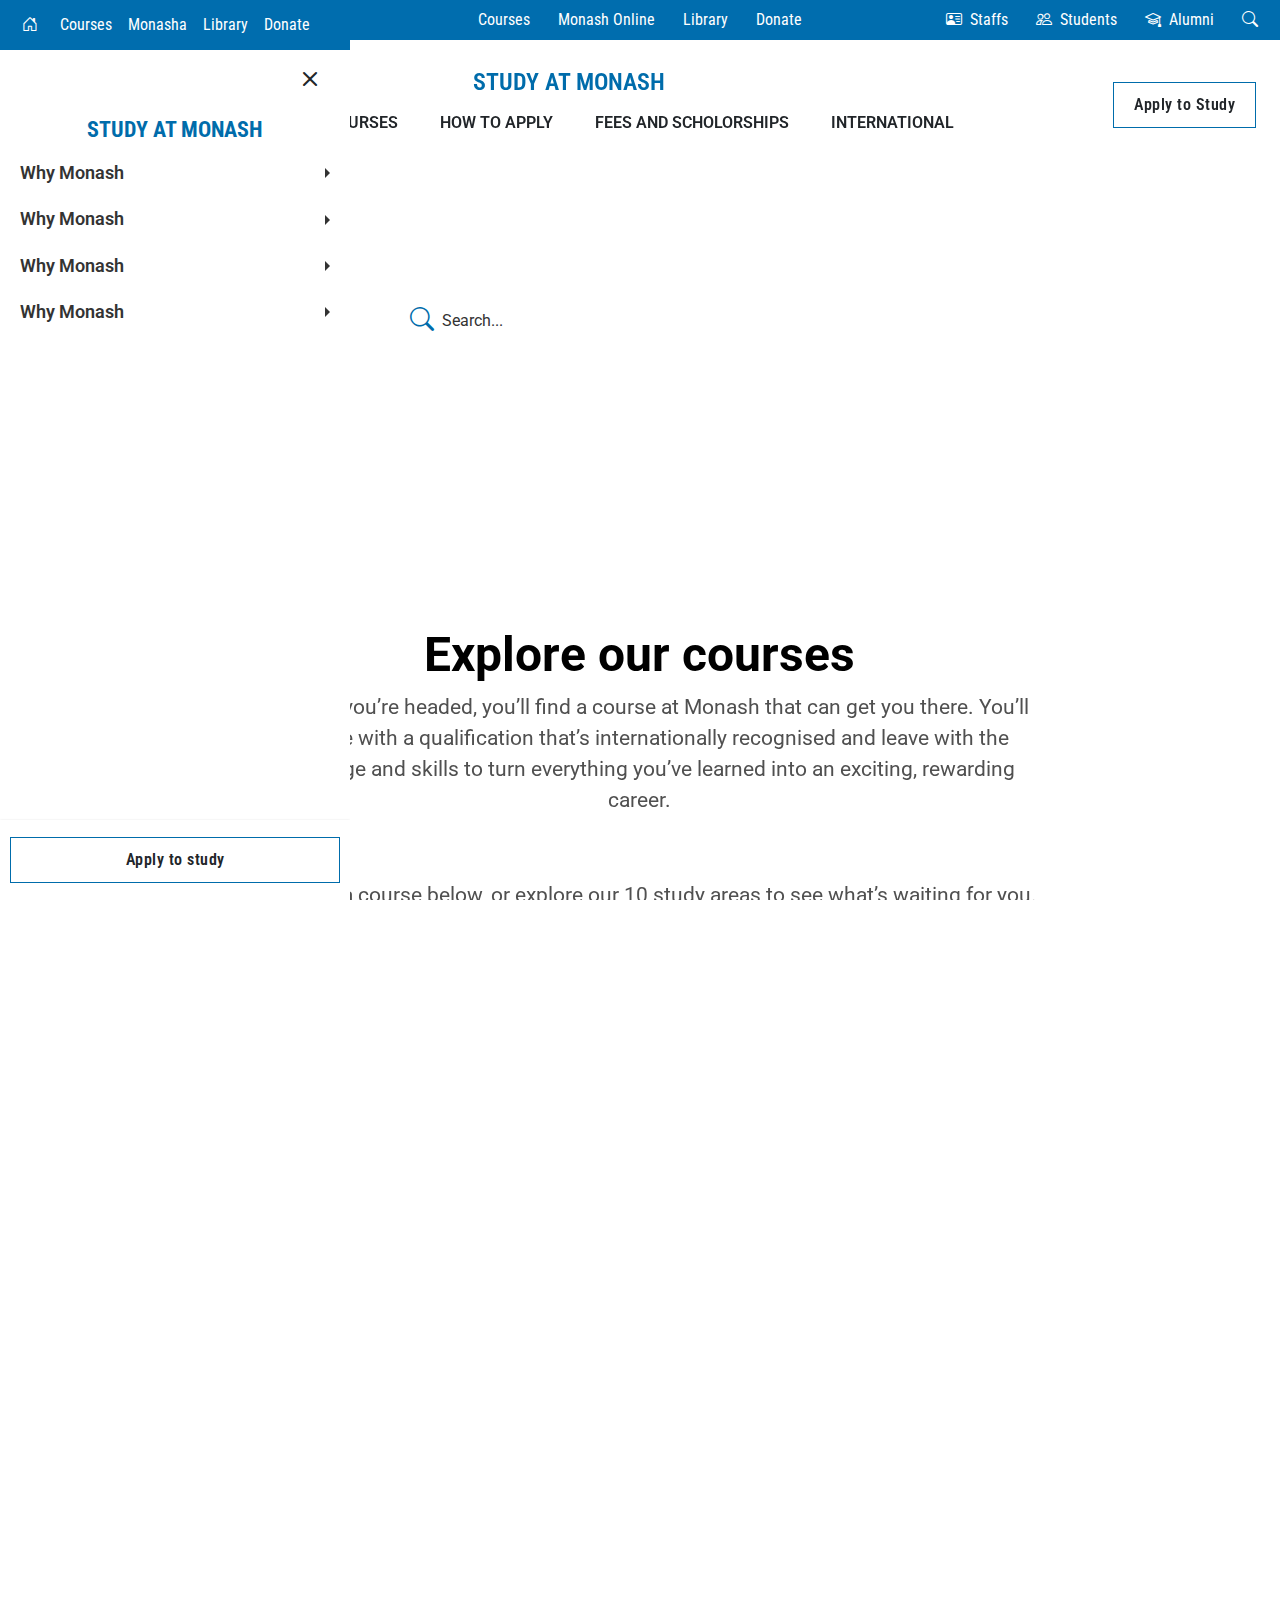
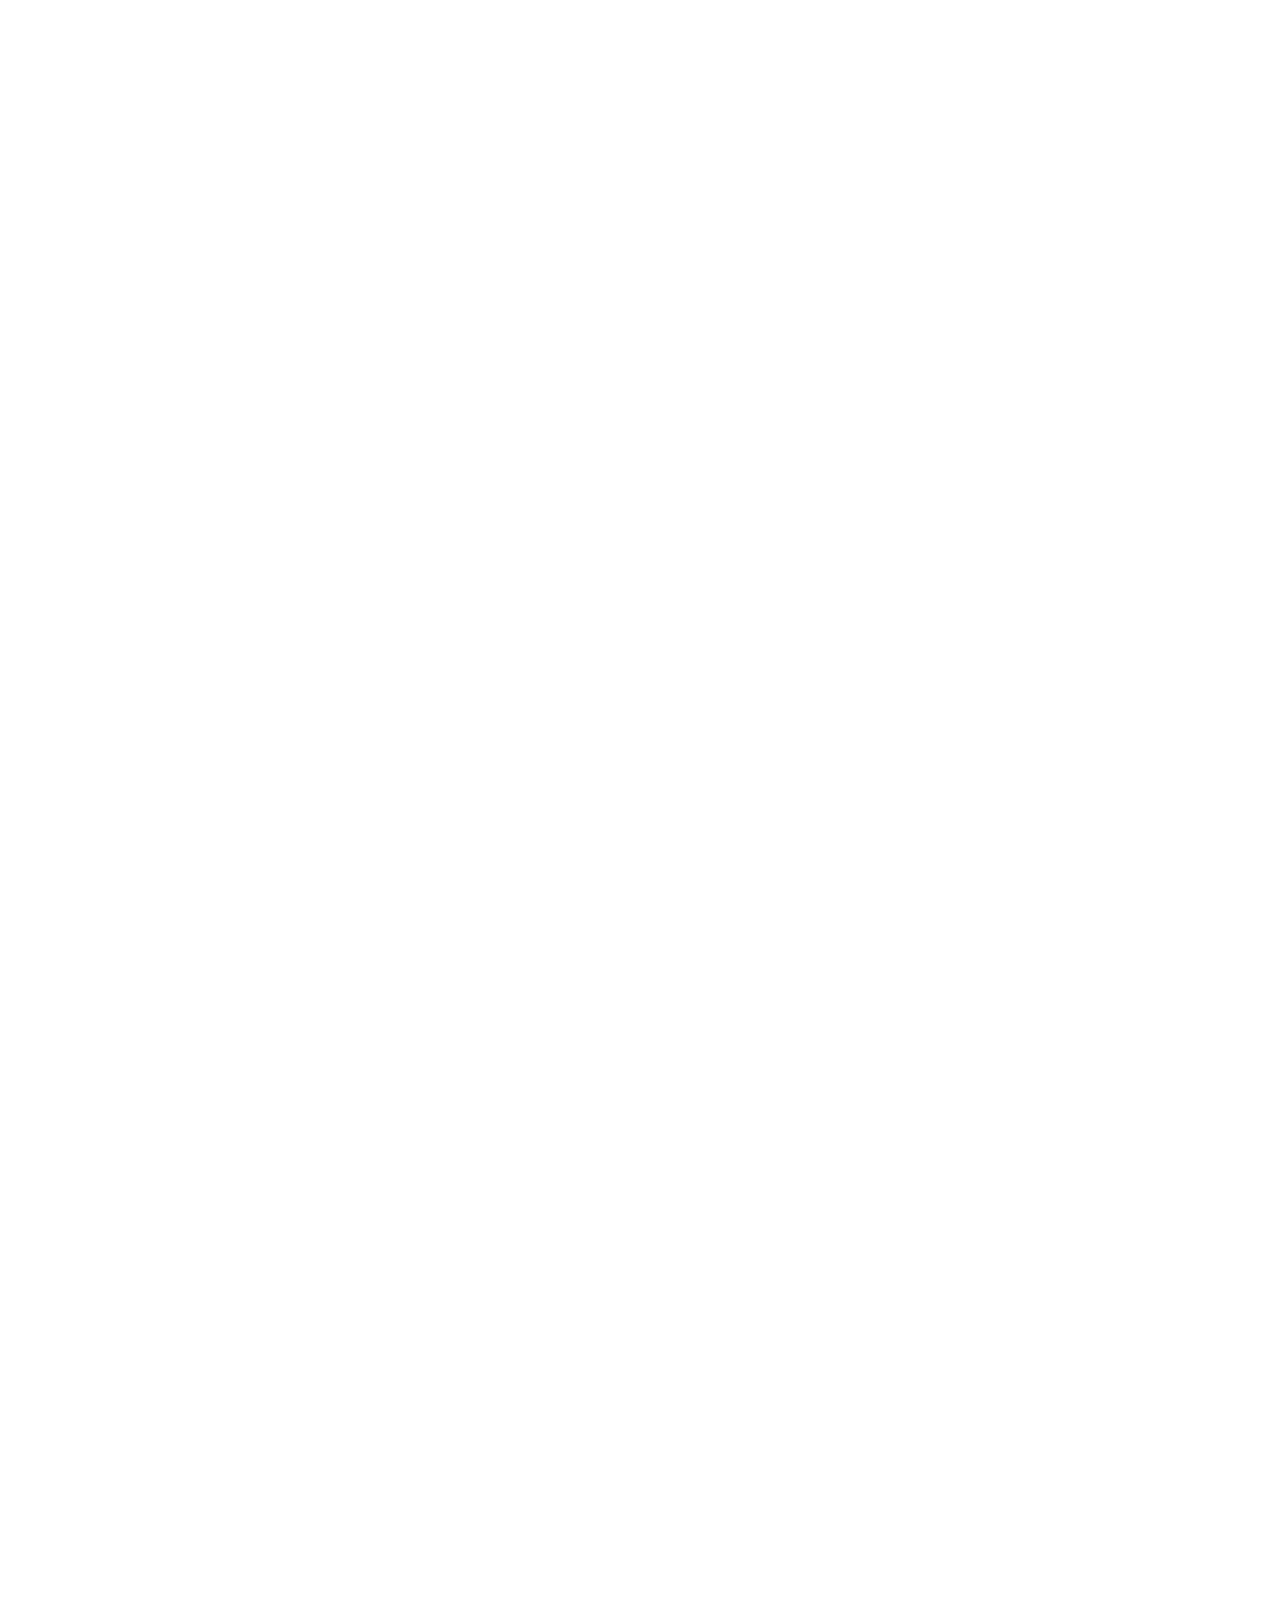
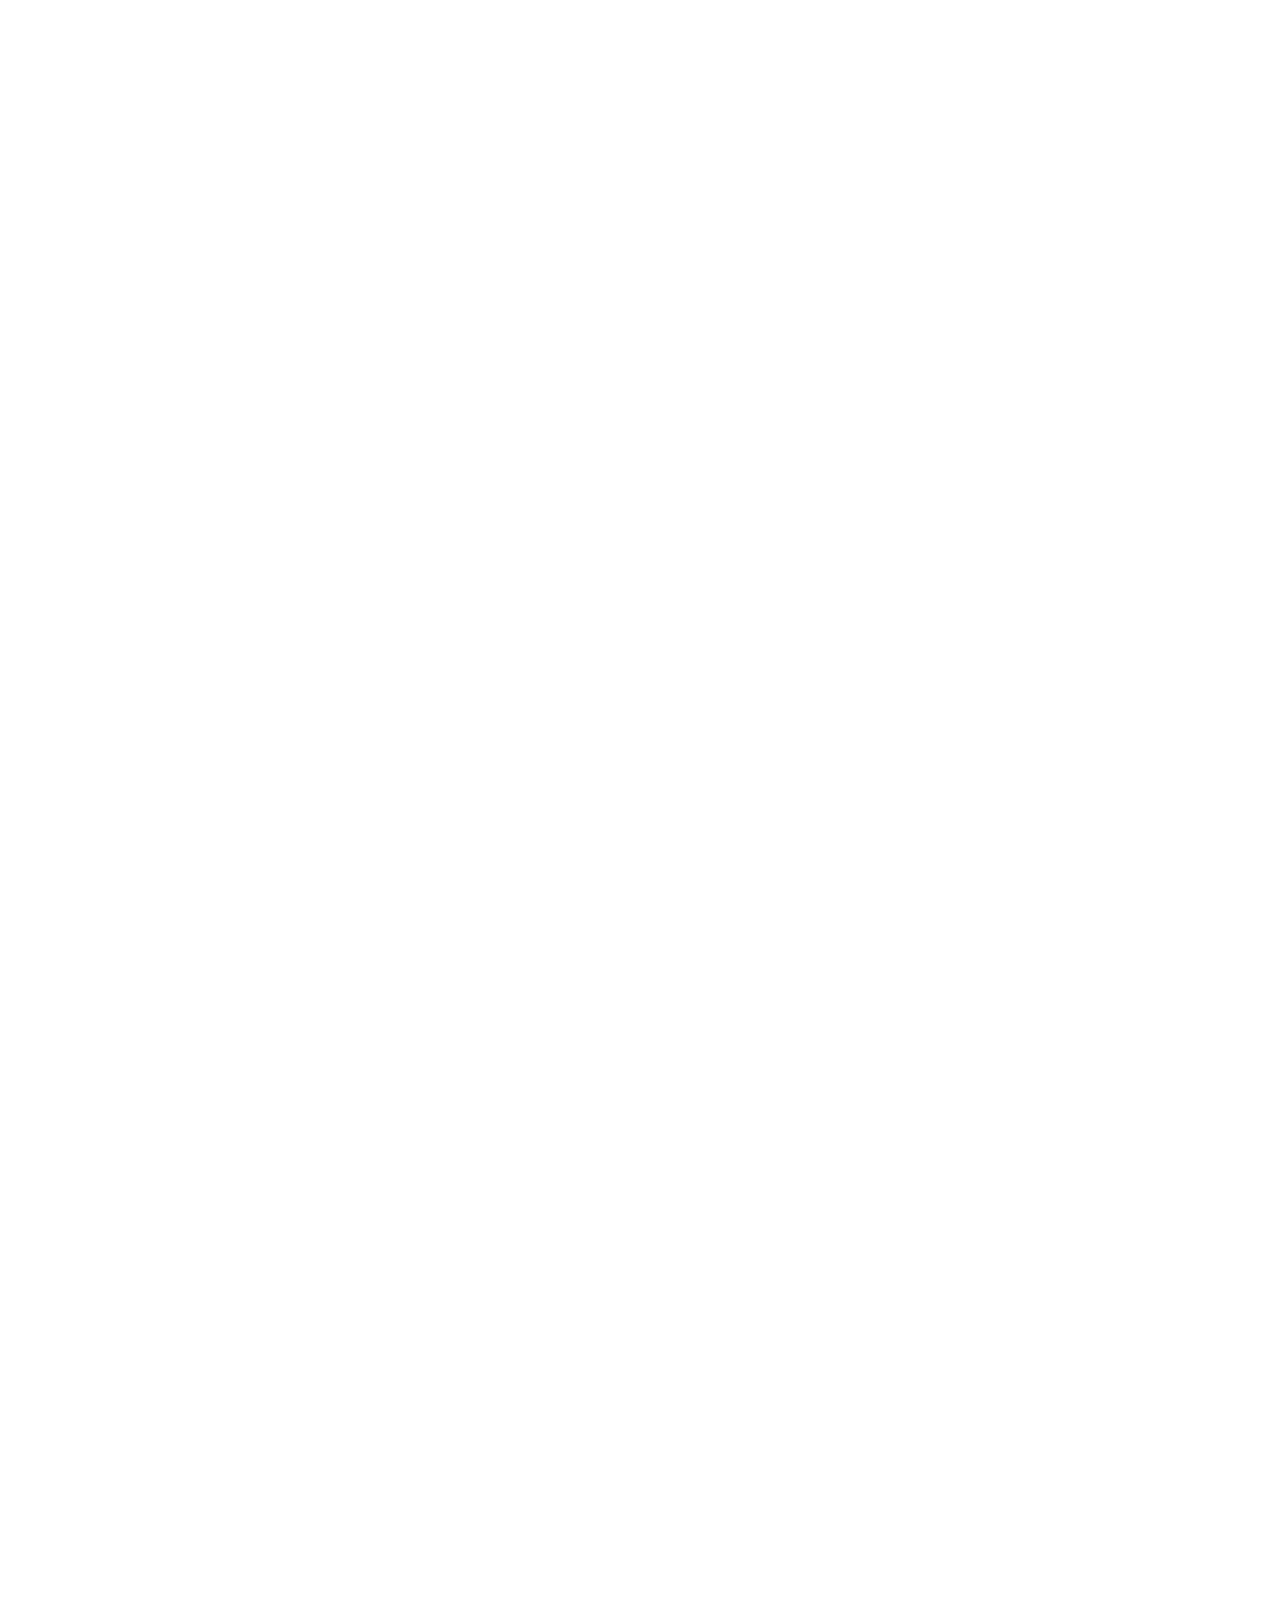
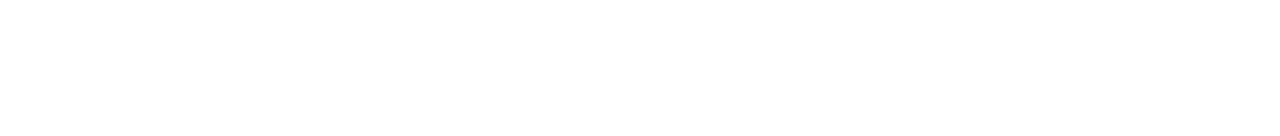
==== index.html @ 51dbf84d "repo linking" ====
<!DOCTYPE html>
<html lang="en">

<head>
    <meta charset="UTF-8">
    <meta name="viewport" content="width=device-width, initial-scale=1.0">
    <title>Document</title>
    <link href="https://cdn.jsdelivr.net/npm/bootstrap@5.3.3/dist/css/bootstrap.min.css" rel="stylesheet"
        integrity="sha384-QWTKZyjpPEjISv5WaRU9OFeRpok6YctnYmDr5pNlyT2bRjXh0JMhjY6hW+ALEwIH" crossorigin="anonymous">
    <link rel="stylesheet" href="https://cdn.jsdelivr.net/npm/bootstrap-icons@1.11.3/font/bootstrap-icons.min.css">
    <link rel="stylesheet" href="style.css">
</head>

<body>
    <!-- Topbar -->
    <div class="top-bar">
        <div class="left-menu d-flex align-items-center">
            <a href="#"><i class="bi bi-house-door"></i></a>
            <div class="dropdown-center">
                <button class="btn dropdown-toggle border-0 w-100" type="button" data-bs-toggle="dropdown"
                    aria-expanded="false">
                    Monash Australia
                </button>
                <ul class="dropdown-menu p-0 mt-0">
                    <li><a class="dropdown-item" href="#">Monash India</a></li>
                    <li><a class="dropdown-item" href="#">Monash Indonesia</a></li>
                    <li><a class="dropdown-item" href="#">Monash Malaysia</a></li>
                    <li><a class="dropdown-item" href="#">Monash Prato</a></li>
                    <li><a class="dropdown-item" href="#">Monash Suzhou</a></li>
                </ul>
            </div>
        </div>
        <div class="center-menu d-flex align-items-center">
            <a href="#">Courses</a>
            <a href="#">Monash Online</a>
            <a href="#">Library</a>
            <a href="#">Donate</a>
        </div>
        <div class="right-menu d-flex align-items-center">
            <a href="">
                <i class="bi bi-person-vcard me-1"></i>
                <span>Staffs</span>
            </a>
            <a href="">
                <i class="bi bi-people me-1"></i>
                <span>Students</span>
            </a>
            <a href="">
                <i class="bi bi-mortarboard me-1"></i>
                <span>Alumni</span>
            </a>
            <a href="">
                <i class="bi bi-search"></i>
            </a>
        </div>
    </div>

    <!-- Navbar -->
    <nav class="w-100 d-flex flex-column align-items-center p-4 gap-3">
        <div class="headers w-100 d-flex align-items-center justify-content-between">
            <a href="#" class="logo">
                <img src="https://www.monash.edu/__data/assets/git_bridge/0006/509343/deploy/mysource_files/monash-logo.svg"
                    alt="">
            </a>
            <div class="center-menu d-flex flex-column align-items-center justify-content-center">
                <a href="#" class="title">
                    STUDY AT MONASH
                </a>
                <ul class="nav-menus d-flex align-items-center justify-content-center">
                    <li class="dropdown">
                        <button data-mdb-button-init data-mdb-ripple-init data-mdb-dropdown-init class="btn "
                            type="button" id="dropdownMenuButton" data-mdb-toggle="dropdown" aria-expanded="false">
                            Why Monash?
                        </button>
                        <ul class="dropdown-menu" aria-labelledby="dropdownMenuButton">
                            <li><a class="dropdown-item" href="#">Your study options</a></li>
                            <li><a class="dropdown-item" href="#">Monash courses explained </a></li>
                            <li><a class="dropdown-item" href="#">Your future career</a></li>
                            <li><a class="dropdown-item" href="#">Your student experience</a></li>
                            <li><a class="dropdown-item" href="#">Our rankings</a></li>
                            <li><a class="dropdown-item" href="#">Our location</a></li>
                            <li><a class="dropdown-item" href="#">Events</a></li>
                            <li><a class="dropdown-item" href="#">Information for agents</a></li>
                            <li><a class="dropdown-item" href="#">Information for partners</a></li>
                            <li><a class="dropdown-item" href="#">Translated information for international students</a>
                            </li>
                            <li><a class="dropdown-item" href="#">Information for high-achieving school students</a>
                            </li>
                            <li><a class="dropdown-item" href="#">Information for interstate students studying in
                                    Australia</a></li>
                            <li><a class="dropdown-item" href="#">Information for international students studying at
                                    Australian secondary schools</a></li>
                            <li><a class="dropdown-item" href="#">Information for students from underrpresented
                                    backgrounds</a></li>
                            <li><a class="dropdown-item" href="#">Student life</a></li>
                        </ul>
                    </li>
                    <li class="dropdown">
                        <button data-mdb-button-init data-mdb-ripple-init data-mdb-dropdown-init class="btn "
                            type="button" id="dropdownMenuButton" data-mdb-toggle="dropdown" aria-expanded="false">
                            COURSES
                        </button>
                        <ul class="dropdown-menu" aria-labelledby="dropdownMenuButton">
                            <li><a class="dropdown-item" href="#">Find a course</a></li>
                            <li><a class="dropdown-item" href="#">Majors, extended majors, minors and
                                    specialisations</a></li>
                            <li><a class="dropdown-item" href="#">Professional development</a></li>
                            <li><a class="dropdown-item" href="#">Entry pathways for domestic students</a></li>
                            <li><a class="dropdown-item" href="#">Entry pathways for international students</a></li>
                            <li><a class="dropdown-item" href="#">Entry requirements</a></li>
                            <li><a class="dropdown-item" href="#">English language programs</a></li>
                            <li><a class="dropdown-item" href="#">Admissions transparency</a></li>
                            <li><a class="dropdown-item" href="#">Courses guide</a></li>
                            <li><a class="dropdown-item" href="#">Study online</a></li>
                            <li><a class="dropdown-item" href="#">Prerequisite subjects and assumed knowledge</a></li>
                        </ul>
                    </li>
                    <li class="dropdown">
                        <button data-mdb-button-init data-mdb-ripple-init data-mdb-dropdown-init class="btn "
                            type="button" id="dropdownMenuButton" data-mdb-toggle="dropdown" aria-expanded="false">
                            HOW TO APPLY
                        </button>
                        <ul class="dropdown-menu" aria-labelledby="dropdownMenuButton">
                            <li><a class="dropdown-item" href="#">Domestic student application</a></li>
                            <li><a class="dropdown-item" href="#">International student application</a></li>
                            <li><a class="dropdown-item" href="#">Research degree applications</a></li>
                            <li><a class="dropdown-item" href="#">Credit for prior study</a></li>
                            <li><a class="dropdown-item" href="#">Indigeneous student application</a></li>
                            <li><a class="dropdown-item" href="#">Current Monash student course transfer</a></li>
                            <li><a class="dropdown-item" href="#">Enquiries</a></li>
                        </ul>
                    </li>
                    <li class="dropdown">
                        <button data-mdb-button-init data-mdb-ripple-init data-mdb-dropdown-init class="btn "
                            type="button" id="dropdownMenuButton" data-mdb-toggle="dropdown" aria-expanded="false">
                            FEES AND SCHOLORSHIPS
                        </button>
                        <ul class="dropdown-menu" aria-labelledby="dropdownMenuButton">
                            <li><a class="dropdown-item" href="#">Fees</a></li>
                            <li><a class="dropdown-item" href="#">Loans and assistance</a></li>
                            <li><a class="dropdown-item" href="#">Scholorships</a></li>
                            <li><a class="dropdown-item" href="#">International study grants</a></li>
                        </ul>
                    </li>
                    <li class="dropdown">
                        <button data-mdb-button-init data-mdb-ripple-init data-mdb-dropdown-init class="btn "
                            type="button" id="dropdownMenuButton" data-mdb-toggle="dropdown" aria-expanded="false">
                            INTERNATIONAL
                        </button>
                        <ul class="dropdown-menu" aria-labelledby="dropdownMenuButton">
                            <li><a class="dropdown-item" href="#">Infromation for agents</a></li>
                            <li><a class="dropdown-item" href="#">Undergraduate</a></li>
                            <li><a class="dropdown-item" href="#">Graduate</a></li>
                            <li><a class="dropdown-item" href="#">Accomodation</a></li>
                            <li><a class="dropdown-item" href="#">Contact us</a></li>
                            <li><a class="dropdown-item" href="#">Forms and checklists</a></li>
                            <li><a class="dropdown-item" href="#">Course guides</a></li>
                            <li><a class="dropdown-item" href="#">Translated information for students</a></li>
                            <li><a class="dropdown-item" href="#">For parents</a></li>
                            <li><a class="dropdown-item" href="#">School counsellors</a></li>
                            <li><a class="dropdown-item" href="#">Information for international students studying at
                                    Australian secondary schools</a></li>
                        </ul>
                    </li>
                    <li class="dropdown more-dropdown">
                        <button data-mdb-button-init data-mdb-ripple-init data-mdb-dropdown-init class="btn "
                            type="button" id="dropdownMenuButton" data-mdb-toggle="dropdown" aria-expanded="false">
                            More:
                        </button>
                        <ul class="dropdown-menu" aria-labelledby="dropdownMenuButton">
                            <li><a class="dropdown-item" href="#">Why Monash</a></li>
                            <li><a class="dropdown-item" href="#">Why Monash</a></li>
                            <li><a class="dropdown-item" href="#">Something else here</a></li>
                            <li><a class="dropdown-item" href="#">Something else here</a></li>
                            <li><a class="dropdown-item" href="#">Something else here</a></li>
                            <li><a class="dropdown-item" href="#">Something else here</a></li>
                            <li><a class="dropdown-item" href="#">Something else here</a></li>
                        </ul>
                    </li>
                </ul>
            </div>
            <a href="" class="btn navBtn">
                Apply to Study
            </a>

        </div>
    </nav>

    <section class="search-section d-flex align-items-center justify-content-center">
        <div class="search-form">
            <i class="bi bi-search"></i>
            <div class="search-container">
                <input type="text" class="search-input" placeholder="Search..." id="triggerSearchModal">
            </div>
        </div>
        <div class="overlay"></div>
    </section>

    <section class="main-wrapper w-100 d-flex flex-column align-items-center p-3">
        <div class="main">
            <div class="breadcrump">
                <span><a href="">Home</a></span>
                <span><a href="">Courses</a></span>
            </div>
            <div class="content">
                <div class="content-header">
                    <h1>Explore our courses</h1>
                    <p>Wherever you’re headed, you’ll find a course at Monash that can get you there. You’ll graduate
                        with a qualification that’s internationally recognised and leave with the knowledge and skills
                        to turn everything you’ve learned into an exciting, rewarding career.</p>
                    <p class="mt-5">Search for a course below, or explore our 10 study areas to see what’s waiting for
                        you.</p>
                </div>
                <div class="content-description">
                    <ul class="nav nav-tabs" id="myTab" role="tablist">
                        <li class="nav-item" role="presentation">
                            <button class="nav-link active" id="home-tab" data-bs-toggle="tab" data-bs-target="#home"
                                type="button" role="tab" aria-controls="home" aria-selected="true">SEARCH COURSES BY
                                INTEREST AREA</button>
                        </li>
                        <li class="nav-item" role="presentation">
                            <button class="nav-link" id="profile-tab" data-bs-toggle="tab" data-bs-target="#profile"
                                type="button" role="tab" aria-controls="profile" aria-selected="false">SEARCH COURSES BY
                                FACULTY</button>
                        </li>
                        <li class="nav-item" role="presentation">
                            <button class="nav-link" id="contact-tab" data-bs-toggle="tab" data-bs-target="#contact"
                                type="button" role="tab" aria-controls="contact" aria-selected="false">SEARCH COURSES BY
                                EMERGING CAREER</button>
                        </li>
                    </ul>
                    <div class="tab-content" id="myTabContent">
                        <div class="tab-pane fade show active" id="home" role="tabpanel" aria-labelledby="home-tab">
                            <div class="courses-grid">
                                <div class="course">
                                    <a>Accounting and finance</a>
                                    <img src="assets/byArea/Finance-overlay.jpg" alt="">
                                </div>
                                <div class="course">
                                    <a>Architecture</a>
                                    <img src="assets/byArea/Faculty-Tile-ADA.jpg" alt="">
                                </div>
                                <div class="course">
                                    <a>Arts, languages and humanities</a>
                                    <img src="assets/byArea/Faculty-Tile-Arts.jpg" alt="">
                                </div>
                                <div class="course">
                                    <a>Business and leadership</a>
                                    <img src="assets/byArea/Faculty-Tile-Business.jpg" alt="">
                                </div>
                                <div class="course">
                                    <a>Computer science</a>
                                    <img src="assets/byArea/Computer-Science.jpg" alt="">
                                </div>
                                <div class="course">
                                    <a>Economics</a>
                                    <img src="assets/byArea/Economics-overlay1.gif" alt="">
                                </div>
                                <div class="course">
                                    <a>Engineering</a>
                                    <img src="assets/byArea/Faculty-Tile-Engineering.jpg" alt="">
                                </div>
                                <div class="course">
                                    <a>Environement and sustainability</a>
                                    <img src="assets/byArea/Environment-overlay.gif" alt="">
                                </div>
                                <div class="course">
                                    <a>Information Technology</a>
                                    <img src="assets/byArea/Faculty-Tile-IT.jpg" alt="">
                                </div>
                                <div class="course">
                                    <a>Law</a>
                                    <img src="assets/byArea/Faculty-Tile-Law.jpg" alt="">
                                </div>
                                <div class="course">
                                    <a>Media and communication</a>
                                    <img src="assets/byArea/Media.jpg" alt="">
                                </div>
                                <div class="course">
                                    <a>Medicine</a>
                                    <img src="assets/byArea/Faculty-Tile-MNHS.jpg" alt="">
                                </div>
                                <div class="course">
                                    <a>Music and performing arts</a>
                                    <img src="assets/byArea/Music.jpg" alt="">
                                </div>
                                <div class="course">
                                    <a>Nursing</a>
                                    <img src="assets/byArea/Thematic-Tile-Nursing.jpg" alt="">
                                </div>
                                <div class="course">
                                    <a>Pharmacy and pharmaceutical sciences</a>
                                    <img src="assets/byArea/Faculty-Tile-Pharmacy-overlay.jpg" alt="">
                                </div>
                                <div class="course">
                                    <a>Politics, philosophy and international relations</a>
                                    <img src="assets/byArea/Politics-overlay.jpg" alt="">
                                </div>
                                <div class="course">
                                    <a>Psychology</a>
                                    <img src="assets/byArea/Psychology.jpg" alt="">
                                </div>
                                <div class="course">
                                    <a>Science</a>
                                    <img src="assets/byArea/Faculty-Tile-Science.jpg" alt="">
                                </div>
                                <div class="course">
                                    <a>Teaching and education</a>
                                    <img src="assets/byArea/Faculty-Tile-Education.jpg" alt="">
                                </div>
                                <div class="more-specification d-flex align-items-center justify-content-between">
                                    <div
                                        class="specification d-flex flex-column align-items-center justify-content-center">
                                        <i class="bi bi-grid-3x3"></i>
                                        <a href="#">All major and minors</a>
                                    </div>
                                    <div
                                        class="specification d-flex flex-column align-items-center justify-content-center">
                                        <i class="bi bi-bullseye"></i>
                                        <a href="#">All specialisations</a>
                                    </div>
                                    <div
                                        class="specification d-flex flex-column align-items-center justify-content-center">
                                        <i class="bi bi-people"></i>
                                        <a href="#">Information for parents</a>
                                    </div>
                                    <div
                                        class="specification d-flex flex-column align-items-center justify-content-center">
                                        <i class="bi bi-chat-text"></i>
                                        <a href="#">Information for agents</a>
                                    </div>
                                </div>
                            </div>
                        </div>
                        <div class="tab-pane fade" id="profile" role="tabpanel" aria-labelledby="profile-tab">
                            <div class="courses-grid">
                                <div class="course">
                                    <a>Art, Design and Architecture</a>
                                    <img src="assets/byArea/Faculty-Tile-ADA.jpg" alt="">
                                </div>
                                <div class="course">
                                    <a>Arts</a>
                                    <img src="assets/byArea/Faculty-Tile-Arts.jpg" alt="">
                                </div>
                                <div class="course">
                                    <a>Business</a>
                                    <img src="assets/byArea/Faculty-Tile-Business.jpg" alt="">
                                </div>
                                <div class="course">
                                    <a>Education</a>
                                    <img src="assets/byArea/Faculty-Tile-Education.jpg" alt="">
                                </div>
                                <div class="course">
                                    <a>Engineering</a>
                                    <img src="assets/byArea/Faculty-Tile-Engineering.jpg" alt="">
                                </div>
                                <div class="course">
                                    <a>Information Technology</a>
                                    <img src="assets/byArea/Faculty-Tile-IT.jpg" alt="">
                                </div>
                                <div class="course">
                                    <a>Law</a>
                                    <img src="assets/byArea/Faculty-Tile-Law.jpg" alt="">
                                </div>
                                <div class="course">
                                    <a>Medical, Nursing and Health Sciences</a>
                                    <img src="assets/byArea/Faculty-Tile-MNHS.jpg" alt="">
                                </div>
                                <div class="course">
                                    <a>Pharmacy and pharmaceutical sciences</a>
                                    <img src="assets/byArea/Faculty-Tile-Pharmacy-overlay.jpg" alt="">
                                </div>
                                <div class="course">
                                    <a>Science</a>
                                    <img src="assets/byArea/Faculty-Tile-Science.jpg" alt="">
                                </div>
                                <div class="more-specification d-flex align-items-center justify-content-between">
                                    <div
                                        class="specification d-flex flex-column align-items-center justify-content-center">
                                        <i class="bi bi-grid-3x3"></i>
                                        <a href="#">All major and minors</a>
                                    </div>
                                    <div
                                        class="specification d-flex flex-column align-items-center justify-content-center">
                                        <i class="bi bi-bullseye"></i>
                                        <a href="#">All specialisations</a>
                                    </div>
                                    <div
                                        class="specification d-flex flex-column align-items-center justify-content-center">
                                        <i class="bi bi-people"></i>
                                        <a href="#">Information for parents</a>
                                    </div>
                                    <div
                                        class="specification d-flex flex-column align-items-center justify-content-center">
                                        <i class="bi bi-chat-text"></i>
                                        <a href="#">Information for agents</a>
                                    </div>
                                </div>

                            </div>
                        </div>
                        <div class="tab-pane fade" id="contact" role="tabpanel" aria-labelledby="contact-tab">
                            <div class="courses-grid">
                                <div class="course">
                                    <a>Artificial Intelligence</a>
                                    <img src="assets/byEmergingCareer/Finance-overlay.jpg" alt="">
                                </div>
                                <div class="course">
                                    <a>Cybersecurity</a>
                                    <img src="assets/byEmergingCareer/Careers-Tile-Cybersecurity.jpg" alt="">
                                </div>
                                <div class="course">
                                    <a>Data Science</a>
                                    <img src="assets/byEmergingCareer/Careers-Tile-Data-Science.jpg" alt="">
                                </div>
                                <div class="course">
                                    <a>Digital Marketing</a>
                                    <img src="assets/byEmergingCareer/Careers-Tile-Digital-Marketing.jpg" alt="">
                                </div>
                                <div class="course">
                                    <a>Medtech</a>
                                    <img src="assets/byEmergingCareer/Careers-Tile-Med-Tech.jpg" alt="">
                                </div>
                                <div class="course">
                                    <a>Renewable Energy</a>
                                    <img src="assets/byEmergingCareer/Careers-TileRenewable-Energy.jpg" alt="">
                                </div>
                                <div class="course">
                                    <a>Sustainable building and design</a>
                                    <img src="assets/byEmergingCareer/Careers-Tile-Sustainable-Building-Design.jpg"
                                        alt="">
                                </div>
                                <div class="more-specification d-flex align-items-center justify-content-between">
                                    <div
                                        class="specification d-flex flex-column align-items-center justify-content-center">
                                        <i class="bi bi-grid-3x3"></i>
                                        <a href="#">All major and minors</a>
                                    </div>
                                    <div
                                        class="specification d-flex flex-column align-items-center justify-content-center">
                                        <i class="bi bi-bullseye"></i>
                                        <a href="#">All specialisations</a>
                                    </div>
                                    <div
                                        class="specification d-flex flex-column align-items-center justify-content-center">
                                        <i class="bi bi-people"></i>
                                        <a href="#">Information for parents</a>
                                    </div>
                                    <div
                                        class="specification d-flex flex-column align-items-center justify-content-center">
                                        <i class="bi bi-chat-text"></i>
                                        <a href="#">Information for agents</a>
                                    </div>
                                </div>


                            </div>
                        </div>
                    </div>
                    <div class="view-courses">
                        <h2 class="mb-3">View all courses for</h2>
                        <div class="courses-list">
                            <a class="card card-content">
                                <div class="card-title">
                                    Udergraduate degrees
                                </div>
                                <div class="card-description">
                                    <p>View all courses for undergrad degrees.</p>
                                </div>
                            </a>
                            <a class="card card-content">
                                <div class="card-title">
                                    Double degrees
                                </div>
                                <div class="card-description">
                                    <p>View all courses for double degrees.</p>
                                </div>
                            </a>
                            <a class="card card-content">
                                <div class="card-title">
                                    Graaduate
                                </div>
                                <div class="card-description">
                                    <p>View all courses for graduate degrees.</p>
                                </div>
                            </a>
                            <a class="card card-content">
                                <div class="card-title">
                                    Doctorate / PhD
                                </div>
                                <div class="card-description">
                                    <p>View all courses for doctorate/PhD degrees.</p>
                                </div>
                            </a>
                            <a class="card card-content">
                                <div class="card-title">
                                    Research degrees
                                </div>
                                <div class="card-description">
                                    <p>View all courses for research degrees.</p>
                                </div>
                            </a>
                            <a class="card card-content">
                                <div class="card-title">
                                    Professional development
                                </div>
                                <div class="card-description">
                                    <p>View all courses for professional development.</p>
                                </div>
                            </a>
                        </div>
                    </div>
                    <div class="specialisations mt-5 w-100">
                        <h2>Majors, extended majors, minors and specialisations</h2>
                        <p>As you start your course, you might find that there’s an area of study that really excites or
                            inspires you. Majors, extended majors and minors are available in undergraduate
                            comprehensive courses or where you have enough free electives. They enable you to
                            concentrate on your area of interest from day one or decide on your preferred major at a
                            later stage. Majors have eight units studied over three years, minors have four units
                            studied over at least two years and extended majors have 12 units studied over three years.
                        </p>
                        <p> Specialisations, available in specialist courses only, allow you to dive deeper into the
                            particular area of study that interests you. This occurs from day one of your course and
                            enables you to truly pursue your passion.</p>
                        <p class="mb-3">At Monash, we pride ourselves on offering a broad range of flexible, easily
                            understood
                            course options that students need to build successful careers. This video explains how they
                            work.</p>

                    </div>
                    <div class="video d-flex align-items-center justify-content-center">
                        <iframe width="660" height="400"
                            src="https://www.youtube.com/embed/Te2UKjSSXlg?si=oSQxawhUb9v7Ogha"
                            title="YouTube video player" frameborder="0"
                            allow="accelerometer; autoplay; clipboard-write; encrypted-media; gyroscope; picture-in-picture; web-share"
                            referrerpolicy="strict-origin-when-cross-origin" allowfullscreen></iframe>
                    </div>
                    <div class="view-more">
                        <div class="card d-flex flex-column align-items-center justify-content-center gap-2">
                            <div class="image-container">
                                <img src="assets/lecture-hall.jpg" alt="">
                            </div>
                            <div class="card-content"> <a href="#">See all undergraduate majors, extended majors and
                                    minors</a></div>

                        </div>
                        <div class="card d-flex flex-column align-items-center justify-content-center gap-2">
                            <div class="image-container">
                                <img src="assets/med-lab.jpg" alt="">
                            </div>
                            <div class="card-content"> <a href="#">See all undergraduate majors, extended majors and
                                    minors</a></div>

                        </div>

                    </div>
                    <div class="blog-card card d-flex flex-row align-items-center justify-content-between">
                        <div class="left">
                            <img src="assets/banner.static.jpg" alt="">
                        </div>
                        <div class="right d-flex flex-column justify-content-between">
                            <a class="card-title">Breaking Barriers to help you get into your dream course</a>
                            <p>No matter the circumstances, we recognise and support talent. That's why we offer two
                                schemes – the Monash Guarantee and the Special Entry Access Scheme (SEAS) – that can
                                help you enter your preferred course, even if your ATAR is below the lowest selection
                                rank.</p>
                        </div>
                    </div>
                </div>
            </div>

        </div>
    </section>

    <div class="sidebar">
        <div class="side-top-bar top-bar w-100 justify-content-start">
            <a href="#"><i class="bi bi-house-door"></i></a>
            <div class="sidebar-top-center-menu d-flex align-items-center">
                <a href="#">Courses</a>
                <a href="#">Monasha</a>
                <a href="#">Library</a>
                <a href="#">Donate</a>
            </div>
        </div>
        <div class="side-bar-buttons d-flex align-items-center justify-content-between px-3" style="height: 60px;">
            <div class="back-btn">
                <i class="bi bi-chevron-left"></i>
            </div>
            <div class="ms-auto close-btn d-flex align-items-center justify-content-between p-2">
                <i class="bi bi-x"></i>
            </div>
        </div>
        <a href="" class="side-header">
            Study at Monash
        </a>
        <ul class="side-menus">
            <li class="btn-group dropend">
                <a class="btn dropdown-toggle" href="#" role="button" aria-expanded="false" style>
                    Why Monash
                </a>
                <ul class="dropdown-menu">
                    <li class="btn-group dropend dropdown-submenu">
                        <a class="dropdown-item dropdown-toggle" href="#" role="button" aria-expanded="false">
                            Your study options
                        </a>
                        <ul class="dropdown-menu">
                            <!-- <li class="dropdown-header">
                                <i class="bi bi-chevron-left close-dropdown"></i>
                            </li> -->
                            <li><a href="#" class="dropdown-item">Part-time studying</a></li>
                            <li class="btn-group dropend dropdown-submenu">
                                <a class="dropdown-item dropdown-toggle" href="#" role="button" aria-expanded="false">
                                    Mature age learning
                                </a>
                                <ul class="dropdown-menu">
                                    <!-- <li class="dropdown-header">
                                        <i class="bi bi-chevron-left close-dropdown"></i>
                                    </li> -->
                                    <li><a href="#" class="dropdown-item">Monash access program</a></li>
                                </ul>
                            </li>
                        </ul>
                    </li>
                    <li class="btn-group dropend dropdown-submenu">
                        <a class="dropdown-item dropdown-toggle" href="#" role="button" aria-expanded="false">
                            Monash courses explained
                        </a>
                        <ul class="dropdown-menu">
                            <li><a href="#" class="dropdown-item">Undergraduate</a></li>
                            <li class="btn-group dropend dropdown-submenu">
                                <a class="dropdown-item dropdown-toggle" href="#" role="button" aria-expanded="false">
                                    Double Degrees
                                </a>
                                <ul class="dropdown-menu">
                                    <li><a href="#" class="dropdown-item">Art, Design and Architecture</a></li>
                                    <li><a href="#" class="dropdown-item">Arts</a></li>
                                    <li><a href="#" class="dropdown-item">Business</a></li>
                                    <li><a href="#" class="dropdown-item">Education</a></li>
                                    <li><a href="#" class="dropdown-item">Engineering</a></li>
                                    <li><a href="#" class="dropdown-item">Information Technology</a></li>
                                    <li><a href="#" class="dropdown-item">Law</a></li>
                                    <li><a href="#" class="dropdown-item">Medicine, Nursing and Health Sciences</a></li>
                                    <li><a href="#" class="dropdown-item">Pharmacy and Pharmaceutical Sciences</a></li>
                                    <li><a href="#" class="dropdown-item">Science</a></li>
                                </ul>
                            </li>
                            <li><a href="#" class="dropdown-item">Graduate degrees</a></li>
                            <li><a href="#" class="dropdown-item">Research degrees</a></li>
                            <li><a href="#" class="dropdown-item">Professional Development</a></li>
                        </ul>
                    </li>
                    <li class="btn-group dropend dropdown-submenu">
                        <a class="dropdown-item dropdown-toggle" href="#" role="button" aria-expanded="false">
                            Your future career
                        </a>
                        <ul class="dropdown-menu">
                            <li><a href="#" class="dropdown-item">Alumini success stories</a></li>
                        </ul>
                    </li>
                    <li class="btn-group dropend dropdown-submenu">
                        <a class="dropdown-item dropdown-toggle" href="#" role="button" aria-expanded="false">
                            Your student experience
                        </a>
                        <ul class="dropdown-menu">
                            <li><a href="#" class="dropdown-item">Your learning environment</a></li>
                            <li><a href="#" class="dropdown-item">Leadership</a></li>
                        </ul>
                    </li>
                    <li><a href="">Our rankings</a></li>
                    <li class="btn-group dropend dropdown-submenu">
                        <a class="dropdown-item dropdown-toggle" href="#" role="button" aria-expanded="false">
                            Our locations
                        </a>
                        <ul class="dropdown-menu">
                            <li><a href="#" class="dropdown-item">Clayton campus</a></li>
                            <li><a href="#" class="dropdown-item">Caulfield campus</a></li>
                            <li><a href="#" class="dropdown-item">Parkville campus</a></li>
                            <li><a href="#" class="dropdown-item">Peninsula campus</a></li>
                            <li><a href="#" class="dropdown-item">Collins Street campus</a></li>
                            <li><a href="#" class="dropdown-item">Law Chambers</a></li>
                            <li class="btn-group dropend dropdown-submenu">
                                <a class="dropdown-item dropdown-toggle" href="#" role="button" aria-expanded="false">
                                    Life in Melbourne
                                </a>
                                <ul class="dropdown-menu">
                                    <li><a href="#" class="dropdown-item">Cost of living</a></li>
                                    <li><a href="#" class="dropdown-item">Bringing family (child care)</a></li>
                                    <li><a href="#" class="dropdown-item">Life in Melbourne video</a></li>
                                </ul>
                            </li>
                        </ul>
                    </li>
                    <li class="btn-group dropend dropdown-submenu">
                        <a class="dropdown-item dropdown-toggle" href="#" role="button" aria-expanded="false">
                            Events
                        </a>
                        <ul class="dropdown-menu">
                            <li><a href="#" class="dropdown-item">Change of Preference</a></li>
                        </ul>
                    </li>
                    <li class="btn-group dropend dropdown-submenu">
                        <a class="dropdown-item dropdown-toggle" href="#" role="button" aria-expanded="false">
                            Information for agents
                        </a>
                        <ul class="dropdown-menu">
                            <li><a href="#" class="dropdown-item">Becoming a licensed Monash agent</a></li>
                            <li><a href="#" class="dropdown-item">Contracts for agents</a></li>
                        </ul>
                    </li>
                    <li class="btn-group dropend dropdown-submenu">
                        <a class="dropdown-item dropdown-toggle" href="#" role="button" aria-expanded="false">
                            Information for parents
                        </a>
                        <ul class="dropdown-menu">
                            <li><a href="#" class="dropdown-item">The benefits of university educaation</a></li>
                            <li><a href="#" class="dropdown-item">Types of undergraduate courses</a></li>
                            <li><a href="#" class="dropdown-item">Internal transfers for Monasg students</a></li>
                            <li><a href="#" class="dropdown-item">Making the transition to university study</a></li>
                            <li><a href="#" class="dropdown-item">Useful terms</a></li>
                        </ul>
                    </li>
                    <li class="btn-group dropend dropdown-submenu">
                        <a class="dropdown-item dropdown-toggle" href="#" role="button" aria-expanded="false">
                            Translated information for International students
                        </a>
                        <ul class="dropdown-menu">
                            <li><a href="#" class="dropdown-item">Latin America</a></li>
                        </ul>
                    </li>
            </li>

        </ul>
        </li>
        <li class="btn-group dropend">
            <a class="btn dropdown-toggle" href="#" role="button" aria-expanded="false" style>
                Why Monash
            </a>
            <ul class="dropdown-menu">
                <li class="btn-group dropend dropdown-submenu">
                    <a class="dropdown-item dropdown-toggle" href="#" role="button" aria-expanded="false">
                        Submenu Dropend
                    </a>
                    <ul class="dropdown-menu">
                        <li><a href="#" class="dropdown-item">Check 1</a></li>
                        <li><a href="#" class="dropdown-item">Check 2</a></li>
                        <li><a href="#" class="dropdown-item">Check 3</a></li>
                        <li><a href="#" class="dropdown-item">Check 4</a></li>
                    </ul>
                </li>
                <li><a class="dropdown-item" href="#">Action</a></li>
                <li><a class="dropdown-item" href="#">Another action</a></li>
            </ul>
        </li>
        <li class="btn-group dropend">
            <a class="btn dropdown-toggle" href="#" role="button" aria-expanded="false" style>
                Why Monash
            </a>
            <ul class="dropdown-menu">

                <li class="btn-group dropend dropdown-submenu">
                    <a class="dropdown-item dropdown-toggle" href="#" role="button" aria-expanded="false">
                        Submenu Dropend
                    </a>
                    <ul class="dropdown-menu">

                        <li><a href="#" class="dropdown-item">Check 1</a></li>
                        <li><a href="#" class="dropdown-item">Check 2</a></li>
                        <li><a href="#" class="dropdown-item">Check 3</a></li>
                        <li><a href="#" class="dropdown-item">Check 4</a></li>
                    </ul>
                </li>
                <li><a class="dropdown-item" href="#">Action</a></li>
                <li><a class="dropdown-item" href="#">Another action</a></li>
            </ul>
        </li>
        <li class="btn-group dropend">
            <a class="btn dropdown-toggle" href="#" role="button" aria-expanded="false" style>
                Why Monash
            </a>
            <ul class="dropdown-menu">
                <!-- <li class="dropdown-header">
                        <i class="bi bi-chevron-left close-dropdown"></i>
                    </li> -->
                <li class="btn-group dropend dropdown-submenu">
                    <a class="dropdown-item dropdown-toggle" href="#" role="button" aria-expanded="false">
                        Submenu Dropend
                    </a>
                    <ul class="dropdown-menu">
                        <!-- <li class="dropdown-header">
                                <i class="bi bi-chevron-left close-dropdown"></i>
                            </li> -->
                        <li><a href="#" class="dropdown-item">Check 1</a></li>
                        <li><a href="#" class="dropdown-item">Check 2</a></li>
                        <li><a href="#" class="dropdown-item">Check 3</a></li>
                        <li><a href="#" class="dropdown-item">Check 4</a></li>
                    </ul>
                </li>
                <li><a class="dropdown-item" href="#">Action</a></li>
                <li><a class="dropdown-item" href="#">Another action</a></li>
            </ul>
        </li>
        </ul>
        <div class="side-footer" style="min-height: 80px;">
            <a href="#" class="btn navBtn">Apply to study</a>
        </div>
    </div>

    <footer class="w-100 d-flex flex-column align-items-center justify-content-center gap-4 p-5">
        <div class="social-icons d-flex align-items-center gap-4">
            <a href=""><i class="bi bi-facebook"></i></a>
            <a href=""> <i class="bi bi-twitter-x"></i></a>
            <a href=""><i class="bi bi-instagram"></i></a>
            <a href=""><i class="bi bi-linkedin"></i></a>
        </div>
        <p class="about">We acknowledge and pay respects to the Elders and Traditional Owners of the land on which our
            Australian
            campuses stand. <a href="">Information for Indigenous Australians</a></p>
        <div class="w-100 footer-menus d-flex align-items-center justify-content-between flex-wrap gap-3">
            <div class="menu">
                <div class="menu-head">
                    Community
                </div>
                <ul class="menu-items">
                    <li><a href="">Faculties</a></li>
                    <li><a href="">Location</a></li>
                    <li><a href="">Diversity and Inclusion</a></li>
                    <li><a href="">Safety and Security</a></li>
                    <li><a href="">Sustainable development</a></li>
                </ul>
            </div>
            <div class="menu">
                <div class="menu-head">
                    RESOURCES
                </div>
                <ul class="menu-items">
                    <li><a href="">Important dates</a></li>
                    <li><a href="">How to apply</a></li>
                    <li><a href="">A-Z index</a></li>
                    <li><a href="">Policy Bank</a></li>
                    <li><a href="">FAQs</a></li>
                </ul>
            </div>
            <div class="menu">
                <div class="menu-head">
                    CONTACT
                </div>
                <ul class="menu-items">
                    <li><a href="">Contact us</a></li>
                    <li><a href="">Campus maps</a></li>
                    <li><a href="">Jobs at Monash</a></li>
                    <li><a href="">Recruit a student</a></li>
                    <li><a href="">Pay online</a></li>
                </ul>
            </div>
            <div class="menu">
                <div class="menu-head">
                    NEWS
                </div>
                <ul class="menu-items">
                    <li><a href="">Latest news</a></li>
                    <li><a href="">Monash Lens</a></li>
                    <li><a href="">Podcasts</a></li>
                    <li><a href="">A Different Lens</a></li>
                    <li><a href="">Monash Life</a></li>
                </ul>
            </div>
            <div class="menu">
                <div class="menu-head">
                    ON OUR SITE
                </div>
                <ul class="menu-items">
                    <li><a href="">Who we are</a></li>
                    <li><a href="">Find a course</a></li>
                    <li><a href="">Find a researcher</a></li>
                    <li><a href="">Partner with Monash</a></li>
                    <li><a href="">Sitemap</a></li>
                </ul>
            </div>

        </div>
        <div class="footer-menus-dropdown">
            <div class="accordion accordion-flush" id="accordionFlushExample">
                <div class="accordion-item">
                    <h2 class="accordion-header">
                        <button class="accordion-button collapsed menu-head" type="button" data-bs-toggle="collapse"
                            data-bs-target="#flush-collapseOne" aria-expanded="false" aria-controls="flush-collapseOne">
                            COMMUNITY
                        </button>
                    </h2>
                    <div id="flush-collapseOne" class="accordion-collapse collapse"
                        data-bs-parent="#accordionFlushExample">
                        <div class="accordion-body">
                            <ul class="menu-items">
                                <li><a href="">Faculties</a></li>
                                <li><a href="">Location</a></li>
                                <li><a href="">Diversity and Inclusion</a></li>
                                <li><a href="">Safety and Security</a></li>
                                <li><a href="">Sustainable development</a></li>
                            </ul>
                        </div>
                    </div>
                </div>
                <div class="accordion-item">
                    <h2 class="accordion-header">
                        <button class="accordion-button collapsed menu-head" type="button" data-bs-toggle="collapse"
                            data-bs-target="#flush-collaspeTwo" aria-expanded="false" aria-controls="flush-collaspeTwo">
                            RESOURCES
                        </button>
                    </h2>
                    <div id="flush-collaspeTwo" class="accordion-collapse collapse"
                        data-bs-parent="#accordionFlushExample">
                        <div class="accordion-body">
                            <ul class="menu-items">
                                <li><a href="">Important dates</a></li>
                                <li><a href="">How to apply</a></li>
                                <li><a href="">A-Z index</a></li>
                                <li><a href="">Policy Bank</a></li>
                                <li><a href="">FAQs</a></li>
                            </ul>
                        </div>
                    </div>
                </div>
                <div class="accordion-item">
                    <h2 class="accordion-header">
                        <button class="accordion-button collapsed menu-head" type="button" data-bs-toggle="collapse"
                            data-bs-target="#flush-collapseThree" aria-expanded="false"
                            aria-controls="flush-collapseThree">
                            CONTACT
                        </button>
                    </h2>
                    <div id="flush-collapseThree" class="accordion-collapse collapse"
                        data-bs-parent="#accordionFlushExample">
                        <div class="accordion-body">
                            <ul class="menu-items">
                                <li><a href="">Contact us</a></li>
                                <li><a href="">Campus maps</a></li>
                                <li><a href="">Jobs at Monash</a></li>
                                <li><a href="">Recruit a student</a></li>
                                <li><a href="">Pay online</a></li>
                            </ul>
                        </div>
                    </div>
                </div>
                <div class="accordion-item">
                    <h2 class="accordion-header">
                        <button class="accordion-button collapsed menu-head" type="button" data-bs-toggle="collapse"
                            data-bs-target="#flush-collapseFour" aria-expanded="false"
                            aria-controls="flush-collapseFour">
                            NEWS
                        </button>
                    </h2>
                    <div id="flush-collapseFour" class="accordion-collapse collapse"
                        data-bs-parent="#accordionFlushExample">
                        <div class="accordion-body">
                            <ul class="menu-items">
                                <li><a href="">Latest news</a></li>
                                <li><a href="">Monash Lens</a></li>
                                <li><a href="">Podcasts</a></li>
                                <li><a href="">A Different Lens</a></li>
                                <li><a href="">Monash Life</a></li>
                            </ul>
                        </div>
                    </div>
                </div>
                <div class="accordion-item">
                    <h2 class="accordion-header">
                        <button class="accordion-button collapsed menu-head" type="button" data-bs-toggle="collapse"
                            data-bs-target="#flush-collapseFive" aria-expanded="false"
                            aria-controls="flush-collapseFive">
                            ON OUR SITE
                        </button>
                    </h2>
                    <div id="flush-collapseFive" class="accordion-collapse collapse"
                        data-bs-parent="#accordionFlushExample">
                        <div class="accordion-body">
                            <ul class="menu-items">
                                <li><a href="">Who we are</a></li>
                                <li><a href="">Find a course</a></li>
                                <li><a href="">Find a researcher</a></li>
                                <li><a href="">Partner with Monash</a></li>
                                <li><a href="">Sitemap</a></li>
                            </ul>
                        </div>
                    </div>
                </div>


            </div>
        </div>
        <hr>
        <div class="details d-flex align-items-start justify-content-between w-100 flex-wrap gap-3">
            <div class="sub-details d-flex flex-column gap-3">
                <div class="menu-head">
                    REGISTERED AUSTRALIAN UNIVERSITY
                </div>
                <div class="d-flex flex-column">
                    <p>ABN: 12 377 614 012</p>
                    <p>TEQSA Provider ID: PRV12140</p>
                </div>
            </div>
            <div class="sub-details d-flex flex-column gap-3">
                <div class="menu-head">
                    CRICOS PROVIDER NUMBER
                </div>
                <div class="d-flex flex-column">
                    <p>Monash University: 00008C</p>
                    <p>Monash College: 01857J</p>
                </div>
            </div>
            <div class="sub-details d-flex flex-column gap-3">
                <div class="menu-head">
                    AUTHORISED BY
                </div>
                <div class="d-flex flex-column">
                    <p>Chief Marketing, Admissiona and Communications Officer and Vice-President</p>
                </div>
            </div>
            <div class="sub-details d-flex flex-column gap-3">
                <div class="menu-head">
                    MAINTAINED BY
                </div>
                <div class="d-flex flex-column">
                    <p><a href="" style="text-decoration: underline;">Digital Team</a></p>
                    <p>Last Updated: Aug 2024</p>
                </div>
            </div>
            <div class="sub-details d-flex h-100 align-items-center justify-content-center">
                <img style="opacity: 0.6;" src="assets/Group of Eight Australia logo.svg" alt="">
            </div>

        </div>
        <hr>
        <div class="bottom-menu w-100 d-flex align-items-center justify-content-between flex-wrap">
            <ul class="policies d-flex align-items-center ">
                <li><a href="">Accessibility</a></li>
                <li><a href="">Disclaimer & copyright</a></li>
                <li><a href="">Terms & conditions</a></li>
                <li><a href="">Data privacy & cyber security</a></li>
                <li><a href="">Data Consent Settings</a></li>
            </ul>
            <div class="d-flex align-items-center">
                <p>Copyright © 2024 Monash University</p>
            </div>

        </div>
    </footer>

    <script src="https://cdn.jsdelivr.net/npm/@popperjs/core@2.9.2/dist/umd/popper.min.js"
        integrity="sha384-IQsoLXl5PILFhosVNubq5LC7Qb9DXgDA9i+tQ8Zj3iwWAwPtgFTxbJ8NT4GN1R8p"
        crossorigin="anonymous"></script>
    <script src="https://cdn.jsdelivr.net/npm/bootstrap@5.0.2/dist/js/bootstrap.min.js"
        integrity="sha384-cVKIPhGWiC2Al4u+LWgxfKTRIcfu0JTxR+EQDz/bgldoEyl4H0zUF0QKbrJ0EcQF"
        crossorigin="anonymous"></script>
    <script>
        document.addEventListener('DOMContentLoaded', function () {
            const sideMenus = document.querySelector('.side-menus');

            sideMenus.addEventListener('click', function (e) {
                if (e.target.classList.contains('dropdown-toggle')) {
                    e.preventDefault();
                    e.stopPropagation();
                    const dropdownMenu = e.target.nextElementSibling;
                    dropdownMenu.classList.toggle('show');
                } else if (e.target.classList.contains('close-dropdown')) {
                    e.preventDefault();
                    e.stopPropagation();
                    const dropdownMenu = e.target.closest('.dropdown-menu');
                    dropdownMenu.classList.remove('show');
                }
            });

            // Close dropdowns when clicking outside
            document.addEventListener('click', function (e) {
                if (!sideMenus.contains(e.target)) {
                    const openDropdowns = sideMenus.querySelectorAll('.dropdown-menu.show');
                    openDropdowns.forEach(function (dropdown) {
                        dropdown.classList.remove('show');
                    });
                }
            });
        });
    </script>
</body>

</html>
---- style.css ----
/* Default Styling */
@import url("https://fonts.googleapis.com/css2?family=Roboto+Condensed:ital,wght@0,100..900;1,100..900&family=Roboto:ital,wght@0,100;0,300;0,400;0,500;0,700;0,900;1,100;1,300;1,400;1,500;1,700;1,900&display=swap");

:root {
  --primary-color: rgb(0, 109, 174);
  --dark-color: #2a2a2a;
  --black-color: #000;
  --white-color: #fff;
}

* {
  padding: 0;
  margin: 0;
  box-sizing: border-box;
}

body,
html {
  height: 100%;
  overflow-x: hidden;
  font-family: "Roboto", sans-serif;
}

/* Buttons */
.btn {
  border: none;
  padding: 10px 20px;
  border: 1px solid transparent;
  cursor: pointer;
  border-radius: 0 !important;
  transition: all 0.3s;
}

/* Primary Button */
.primary-button {
  background-color: #006cab;
  color: white;
}

.primary-button:hover {
  background-color: #005b9f;
  color: white;
}

/* Secondary Button */
.secondary-button {
  background-color: transparent;
  color: #006cab;
  border: 1px solid #006cab;
  padding: 10px 20px;
  border-radius: 5px;
  cursor: pointer;
}

.secondary-button:hover {
  background-color: #006cab;
  color: white;
}

/* Typography */
a {
  text-decoration: none;
  font-family: "Roboto Condensed", sans-serif;
}

a:hover {
  text-decoration: underline;
}

h2 {
  font-size: 2.5rem;
  font-weight: 700;
  color: #000;
}

h1 {
  font-size: 3rem;
  font-weight: 700;
  color: #000;
  text-align: center;
}

p {
  font-family: "Roboto", sans-serif;
  color: rgb(80, 80, 80);
  font-size: 1.2rem;
  font-weight: 400;
  max-width: 800px;
  text-align: center;
}

/* Sections */
section {
  padding: 32px 48px;
  width: 100%;
  min-height: 300px;
  position: relative;
}

/* Top Bar */
.top-bar {
  background-color: var(--primary-color);
  color: white;
  padding: 0px 8px;

  width: 100%;

  display: flex;
  align-items: center;
  justify-content: space-between;
  position: relative;
}

.top-bar .center-menu {
  position: absolute;
  left: 50%;
  transform: translateX(-50%);
}

.top-bar a,
.top-bar button {
  color: white;
  cursor: pointer;
  font-size: 1rem;
  padding: 8px 14px;
  transition: all 0.2s;
}

.top-bar a:hover,
.top-bar button:hover {
  background-color: #1876ad;
  text-decoration: none !important;
}

.top-bar .dropdown-center {
  width: 100% !important;
}

.top-bar .dropdown-menu {
  min-width: unset !important;
  min-width: 100% !important;
  max-width: 100% !important;
  border-radius: 0 !important;
  background-color: #1876ad;
}

.top-bar .dropdown-menu a {
  color: #333;
  font-size: 1rem !important;
  padding: 8px 14px !important;
  color: white;
}

.top-bar .dropdown-menu a:hover {
  background-color: #005b9f;
  color: white;
}

.top-bar button:active {
  background-color: #005b9f !important;
}

/* NavBar */

nav .logo img {
  width: 120px;
}

/* Apply to Study Button */
.navBtn {
  text-decoration: none !important;
  border: 1px solid #006cab;
  font-family: "Roboto Condensed", sans-serif;
  font-weight: 600;
  letter-spacing: 0.5px;
  position: relative;
}

.navBtn::before {
  content: "";
  display: inline-block;
  width: 0;
  height: 100%;
  background-color: #006cab;
  position: absolute;
  top: 0;
  left: 50%;
  z-index: -1;
}

.navBtn:hover::before {
  width: 100%;
  left: 0;
  transition: all 0.4s;
}

.navBtn:hover {
  border: 1px solid #005b9f;
  color: white;
}

.more-dropdown {
  display: none;
}

/* Navigation Dropdowns */
.center-menu .nav-menus .dropdown button::before {
  content: "";
  display: inline-block;
  width: 0;
  height: 3px;
  background-color: #006cab;
  position: absolute;
  bottom: 0;
  left: 50%;
  z-index: -1;
}

.center-menu .nav-menus .dropdown button:hover::before {
  width: 100%;
  left: 0;
  transition: all 0.4s;
}

.dropdown:hover > .dropdown-menu {
  display: block;
}

.dropdown > .dropdown-toggle:active {
  /*Without this, clicking will make it sticky*/
  pointer-events: none;
}

.dropdown-menu {
  max-height: 200px;
  overflow-y: auto;
}

.dropdown-menu::-webkit-scrollbar {
  width: 7px;
}

.dropdown-menu::-webkit-scrollbar-thumb {
  background-color: #888;
  border-radius: 4px;
}

.dropdown-menu::-webkit-scrollbar-thumb {
  background-color: #888;
}

.dropdown-menu::-webkit-scrollbar-track {
  background-color: #f1f1f1;
}

.dropdown-menu::-webkit-scrollbar-thumb:hover {
  background-color: #555;
}

.headers .title {
  font-size: 1.5rem;
  font-weight: 600;
  color: #006cab;
}

.nav-menus button {
  font-size: 1rem;
  font-weight: 600;
}

.dropdown-menu {
  min-width: 250px;
  padding: 10px 20px;
  border: 0;
  box-shadow: 0 0 10px rgba(0, 0, 0, 0.1);
}

.dropdown-item {
  padding: 4px 6px;
  font-size: 1rem;
  font-weight: 400;
  color: #333;
  transition: all 0.2s;
}

.dropdown-item:hover {
  text-decoration: underline;
}

/* Search-Section */
.search-section {
  background: url("https://www.monash.edu/__data/assets/image/0009/2366316/blocks-abstract-purple-banner-amended.jpg")
    no-repeat;
  background-size: cover;
  background-position: center;
}

.search-section .search-form {
  width: 500px;
  outline: none;
  border: none;
  color: #333;
  position: relative;
  background-color: white;
  padding: 0px 20px;
  border-radius: 16px;

  display: flex;
  align-items: center;
  gap: 8px;
}

.search-form i {
  font-size: 1.5rem;
  color: #006cab;
}

.search-input {
  width: 100%;
  height: 100%;
  padding: 16px 0;
  border-radius: 16px;
  outline: none;
  border: 0;
}

.search-input:focus {
  outline: none;
  border: 0;
}

.search-form {
  z-index: 2; /* Ensure the search form is above the overlay */
}

.search-form:focus-within {
  transform: translateY(-10px); /* Move the element upwards when focused */
  transition: transform 0.3s ease; /* Add smooth transition */
}

.overlay {
  position: fixed;
  top: 0;
  left: 0;
  width: 100%;
  height: 100%;
  background-color: rgba(0, 0, 0, 0.7); /* Dark background */
  opacity: 0;
  visibility: hidden;
  transition: opacity 0.3s ease, visibility 0.3s ease;
  z-index: 1; /* Make sure it's below the search form */
}

/* When the search form is focused, show the overlay */
.search-form:focus-within + .overlay {
  opacity: 1;
  visibility: visible;
}

.search-input::placeholder {
  color: #333;
  font-size: 1rem;
}

.search-section .options p {
  font-size: 1rem;
  font-weight: 400;
  color: #333;
  margin-bottom: 0px !important;
}

.card {
  border: 0;
  box-shadow: 0 0 10px rgba(0, 0, 0, 0.1);
  cursor: pointer;
  transition: all 0.3s;
}

.card:hover {
  box-shadow: 0 0 10px rgba(0, 0, 0, 0.2);
}

/* Main Section */
.main {
  background-color: white;
  margin-top: -60px;
  display: flex;
  flex-direction: column;
  align-items: center;
  justify-content: center;
  padding-top: 200px;
  padding-bottom: 60px;
  width: 100%;
  position: relative;
}

.breadcrump {
  position: absolute;
  top: 0;
  left: 0;
  padding: 80px 48px;
}

.breadcrump span a {
  font-size: 1rem;
  font-weight: 400;
  color: #333;
}

.breadcrump span {
  border-right: 1px solid #333;
  padding: 0px 10px;
}

.breadcrump span:last-child {
  border-right: 0;
}

.content {
  width: 80%;
}

.content-header {
  width: 100%;
}

.content-description {
  width: 100%;
}

.content p {
  font-size: 1.3rem;
}

.nav-tabs {
  width: 100%;
  display: flex;
  justify-content: center;
  align-items: center;
  border-bottom: 2px solid rgba(0, 0, 0, 0.1);
  flex-wrap: nowrap;
  white-space: nowrap;
  overflow-x: scroll;
}

.nav-tabs::-webkit-scrollbar {
  display: none;
}

.content-header {
  width: 100%;
  display: flex;
  flex-direction: column;
  justify-content: center;
  align-items: center;
  margin-bottom: 20px;
}

.main .content-description button {
  font-family: "Roboto Condensed", sans-serif;
  font-weight: 600;
}

.main button {
  outline: none !important;
  background-color: transparent;
  border: none !important;
  border-bottom: 3px solid transparent !important;
  color: #333;
  font-size: 1.2rem;
  transition: all 0.2s;
}

.main button.active {
  background-color: transparent !important;
  outline: none !important;
  border: none !important;
  border-bottom: 3px solid #006cab !important;
}

.main button:hover {
  background-color: transparent !important;
  outline: none !important;
  color: #333;
}

.main button:hover.active {
  outline: none !important;
}

.courses-grid {
  margin-top: 20px;
  width: 100%;
  display: grid;
  gap: 32px;
  grid-template-columns: repeat(3, 1fr);
}

.course {
  height: 180px;
  display: flex;
  justify-content: center;
  align-items: center;
  cursor: pointer;
  position: relative;
  overflow: hidden;
  text-align: center !important;
}

.course img {
  width: 100%;
  height: 100%;
  object-fit: cover;

  position: absolute;
  top: 0;
  left: 0;
  z-index: 1;
  transition: all 0.3s ease;
}

.course:hover img {
  transform: scale(1.05);
}

.course a {
  font-size: 1.5rem;
  color: white !important;
  font-family: "Roboto Condensed", sans-serif;
  font-weight: 600;
  letter-spacing: 0.5px;
  transform: 0.3s all;
  z-index: 11;
}

.courses-grid .more-specification {
  grid-column: span 2;
  background-color: #f6f6f6;
  padding: 36px 20px;
  border-bottom: 2px solid #006cab;
}

.more-specification i {
  font-size: 2rem;
  color: #005b9f;
}

.more-specification a {
  font-size: 1.2rem;
  font-weight: 400;
  color: black;
  text-align: center;
}

.more-specification .specification {
  flex-basis: 22%;
  cursor: pointer;
}

/* View Courses */
.view-courses {
  width: 100%;
  margin-top: 60px;
}

.view-courses h2,
.specialisations h2 {
  font-size: 1.8rem;
  font-weight: 700;
  color: #000;
  font-family: "Roboto Condensed", sans-serif;
}

.courses-list {
  display: grid;
  gap: 32px;
  grid-template-columns: repeat(auto-fill, minmax(220px, 1fr));
}

.courses-list a:hover {
  text-decoration: none;
}

.specialisations p {
  max-width: 100%;
  font-size: 1rem;
  font-weight: 400;
  color: #333;
  text-align: left;
}

.view-more {
  display: grid;
  gap: 32px;
  margin-top: 80px;
  grid-template-columns: repeat(2, 1fr);
}

.view-more .card .image-container {
  width: 100%;
  height: 150px;
  overflow: hidden;
}

.view-more .card {
  padding: 0px !important;
  width: fit-content !important;
  gap: 2px;
}

.view-more .card img {
  width: 100%;
  height: 100%;
  object-fit: cover;
}

.view-more .card a {
  font-size: 1.2rem;
  font-weight: 600;
  color: #006cab;
}

.blog-card {
  margin-top: 60px;
}

.blog-card .left {
  flex-basis: 30%;
}

.blog-card img {
  width: 100%;
  height: 200px;
  object-fit: cover;
}

.blog-card .right {
  margin-left: 20px;
  flex-basis: 1;
}

.blog-card:hover a {
  text-decoration: underline !important;
}

.main-cards .card {
  height: 150px;
}

.main-cards .card .card-title {
  font-size: 1.5rem;
  font-weight: 500;
  color: #006cab;
}

.card {
  border: 0;
  box-shadow: 0 0 10px rgba(0, 0, 0, 0.1);
  cursor: pointer;
  transition: all 0.3s;
}

.card:hover {
  box-shadow: 0 0 10px rgba(0, 0, 0, 0.2);
}

.card .image-container img {
  width: 100%;
  height: 100%;
  object-fit: cover;
}

.card-content {
  padding: 16px;
}

.card-title {
  font-size: 1.2rem;
  font-weight: 600;
  font-family: "Roboto Condensed", sans-serif;
  color: #006cab;
}

.card p {
  font-size: 1rem;
  font-weight: 400;
  color: #333;
  text-align: left;
}

/* Footer */
footer {
  background-color: #323232;
  color: white;
}

footer p {
  font-size: 1rem;
  font-weight: 400;
  color: white;
  text-align: center;
  margin-bottom: 0px;
}

footer a {
  color: white;
}

ul {
  list-style-type: none;
  padding: 0;
  margin: 0;
}

hr {
  border: 0;
  width: 100%;
  height: 1px;
  background: white;
  margin: 16px 0;
}

.social-icons a {
  font-size: 1.5rem;
  color: rgb(171, 171, 171);
  margin-right: 16px;
  transition: all 0.3s;
}

.social-icons a:hover {
  color: white;
}

footer .about a {
  font-size: 1rem;
  color: #d6d4d4;
}

footer .about a:hover {
  text-decoration: underline;
  color: white;
}

.policies {
  display: flex;
  gap: 26px;
  align-items: center;
  flex-wrap: wrap;
}

.menu-head {
  font-size: 1rem;
  font-weight: 600;
  color: #d6d4d4;
}

footer .details .menu-head {
  white-space: wrap;
}

footer .details {
  justify-content: space-between;
}

.sub-details {
  flex-basis: 18%;
}

footer .details p {
  font-size: 0.9rem;
  font-weight: 400;
  color: #d6d4d4;
  text-align: left;
  white-space: wrap;
}

footer .about a {
  text-decoration: underline !important;
}

footer .details img {
  width: 80%;
  height: 100%;
  object-fit: cover;
}

footer .bottom-menu ul li {
  padding-right: 24px;
  border-right: 1px solid #f5f5f5;
}

footer .bottom-menu ul li:last-child {
  border-right: 0;
  padding-right: 0;
}

/* Accordion */
.accordion-item {
  background: transparent !important;
  color: white !important;
}

.accordion-item button {
  background: transparent !important;
  color: white !important;
  border: none !important;
}

.accordion-item button:active {
  background: transparent !important;
  color: white !important;
  border: none !important;
  outline: none !important;
}

.accordion-item button:focus {
  box-shadow: 0 0 5px rgba(225, 225, 225, 0.8);
}

.accordion-button:after {
  background-image: url("data:image/svg+xml,<svg xmlns='http://www.w3.org/2000/svg' viewBox='0 0 16 16' fill='%23ffffff'><path fill-rule='evenodd' d='M1.646 4.646a.5.5 0 0 1 .708 0L8 10.293l5.646-5.647a.5.5 0 0 1 .708.708l-6 6a.5.5 0 0 1-.708 0l-6-6a.5.5 0 0 1 0-.708z'/></svg>") !important;
}

.accordion-body {
  color: White !important;
}

.more-dropdown .dropdown-menu li {
  display: none;
}

.footer-menus-dropdown {
  display: none;
}

/* Sidebar */

.sidebar {
  position: fixed;
  top: 0;
  left: 0;
  bottom: 0;
  height: 100%;
  background-color: white;
  width: 350px;
  z-index: 111;
}

.sidebar-top-center-menu {
  overflow-x: scroll;
  height: 50px !important;
}
.sidebar-top-center-menu::-webkit-scrollbar {
  display: none;
}
.sidebar-top-center-menu a {
  padding: 2px 8px;
  font-size: 1rem;
}
.sidebar .close-btn,
.sidebar .back-btn {
  font-size: 2rem;
  cursor: pointer;
}
.sidebar .side-header {
  display: flex;
  align-items: center;
  justify-content: center;
  padding: 20px;
  color: #006cab;
  font-size: 1.4rem;
  font-weight: 700;
  text-transform: uppercase;
  height: 40px !important;
}

.dropend {
  width: 100%;
  text-align: left !important;
}

.dropend button,
.dropend a {
  background-color: transparent !important;
  color: #333 !important;
  border: none !important;
  text-align: left !important;
  font-size: 1.1rem;
  font-weight: 600;
}

.dropend:hover button,
.dropend:hover a {
  color: #006cab !important;
}

.side-menus .dropend .dropdown-toggle::after {
  /* Position it absolutely on the right side */
  position: absolute;
  right: 20px; /* Adjust to your liking */
  top: 50%;
  transform: translateY(-50%);
}

.side-menus {
  position: relative;
  min-height: calc(100vh - 250px) !important;
}

.btn-group.dropend {
  position: relative; /* For the dropdown to position correctly */
  height: 100%; /* Full height for the button group */
}

.sidebar .dropend a {
  padding: 10px 20px;
}

.sidebar {
  overflow-x: hidden;
}

.sub-menus {
  overflow: hidden;
}

.sidebar .dropdown-menu {
  position: fixed;
  top: 150px;
  width: 350px;
  min-height: calc(100vh - 250px) !important;
  border-radius: 0 !important;
  box-shadow: none !important;
  border-radius: 0 !important;
}

.sidebar .dropdown-menu a {
  white-space: wrap;
}

.dropdown-submenu .dropdown-menu {
  top: 0px;
}

.dropdown-menu::-webkit-scrollbar:horizontal {
  display: none;
}

/* .side-menus {
  padding: 10px 20px;
} */

.close-dropdown {
  position: absolute;
  top: 0px;
  left: 20px;
  width: 100%;
}

.dropdown-menu.show {
  padding: 0px;
}

.sidebar .sub-menus a {
  padding: 10px 20px;
}

.sidebar .dropdown-menu .back-btn {
  position: fixed;
  background-color: transparent !important;
  top: 80px;
  color: #006cab;
  z-index: 1111;
}

/* Animate the dropdown menu from right to left */
.sidebar .dropdown-menu {
  animation: slideIn 0.3s forwards;
}

.sidebar .back-btn {
  font-size: 1.2rem;
  cursor: pointer;
  color: #006cab;
}

.sidebar .back-btn {
  display: none;
}

.sidebar .dropdown-menu.show {
  transform: translate(350px, 0px) !important;
}

.side-footer {
  box-shadow: 0 0px 2px rgba(0, 0, 0, 0.1);
  height: 80px;
  position: absolute;
  bottom: 0;
  display: flex;
  align-items: center;
  justify-content: center;
  width: 100%;
  padding: 10px;
}

.side-footer .navBtn {
  width: 100%;
  display: block !important;
}

/* .sidebar {
  display: none;
} */

.hello {
  white-space: nowrap;
}

nav .dropdown-menu {
  width: 300px !important;
}

nav .dropdown-menu a {
  white-space: wrap;
}

@keyframes slideIn {
  from {
    left: 0;
  }
  to {
    left: -350px;
  }
}

/* Media Queries */

@media (max-width: 1260px) {
  .more-dropdown {
    display: block;
  }

  .more-dropdown .dropdown-menu li:nth-child(1) {
    display: block;
  }

  .nav-menus li:nth-last-child(5) {
    display: none;
  }
}

@media (max-width: 1200px) {
  .nav-menus li:nth-last-child(4) {
    display: none;
  }

  .more-dropdown .dropdown-menu li:nth-child(2) {
    display: block;
  }

  .nav-tabs {
    justify-content: start;
  }
}

@media (max-width: 1140px) {
  .top-bar .center-menu {
    left: 400px !important;
  }

  .courses-grid {
    grid-template-columns: repeat(2, 1fr);
  }
}

@media (max-width: 972px) {
  .nav-menus {
    display: none !important;
  }
  .top-bar .center-menu {
    display: none !important;
  }

  .blog-card .right {
    gap: 4px;
  }

  .blog-card .card-title,
  .blog-card .right p {
    margin-bottom: 0px !important;
  }

  .blog-card .right p {
    font-size: 0.8rem;
  }
  .search-section {
    min-height: 250px;
  }
}

@media (max-width: 762px) {
  .top-bar .right-menu a span {
    display: none !important;
  }

  nav .center-menu .title {
    font-size: 1.2rem;
    vertical-align: baseline;
  }

  footer hr {
    display: none;
  }

  .details {
    margin-top: 40px;
    flex-direction: column;
    align-items: center !important;
    gap: 36px !important;
  }

  .sub-details {
    width: 100%;
    align-items: center;
    justify-content: center;
  }

  .sub-details div {
    width: 100%;
    display: flex;
    justify-content: center !important;
    align-items: center !important;
  }

  .sub-details p {
    max-width: 280px !important;
    text-align: center !important;
  }

  .bottom-menu {
    margin-top: 40px;
    flex-direction: column !important;
    gap: 36px !important;
  }

  .bottom-menu ul li {
    border-right: 0 !important;
    padding-right: 0 !important;
  }

  .bottom-menu ul {
    flex-direction: column;
    gap: 8px;
  }

  .main {
    margin-top: 0px;
    padding: 0;
    width: 100%;
  }

  .breadcrump {
    display: none;
  }

  .main .content {
    width: 95%;
  }

  .blog-card {
    flex-direction: column !important;
  }
  .blog-card .left {
    width: 100%;
    margin-bottom: 8px;
  }
  .blog-card img {
    width: 100%;
    height: 250px !important;
    object-fit: cover;
  }
  .blog-card .right {
    margin-left: 0px;
    padding: 20px;
  }
  .blog-card .right .card-title {
    font-size: 1.8rem;
  }
  .blog-card .right p {
    font-size: 1.2rem !important;
  }
  .search-section {
    min-height: 200px;
  }
  nav .center-menu {
    display: none !important;
  }
  .navBtn {
    display: none;
  }
}

@media (max-width: 600px) {
  .footer-menus {
    display: none !important;
  }
  .footer-menus-dropdown {
    width: 100%;
    display: flex;
    flex-direction: column;
  }
  .view-more {
    place-items: center;
    grid-template-columns: 1fr;
  }
  .main .content {
    width: 100% !important;
  }

  .courses-grid {
    gap: 16px;
  }

  .course a {
    font-size: 1.2rem;
    text-align: center;
  }
  .course {
    height: 150px;
  }

  .more-specification {
    flex-direction: column !important;
    align-items: start !important;
    gap: 16px;
  }

  .more-specification .specification {
    flex-direction: row !important;
  }

  .specification-content {
    flex-direction: row !important;
    gap: 24px !important;
  }
  .search-form {
    width: 90%;
  }
}

@media (max-width: 500px) {
  .top-bar a {
    font-size: 0.8rem;
    padding: 4px 8px;
  }
}
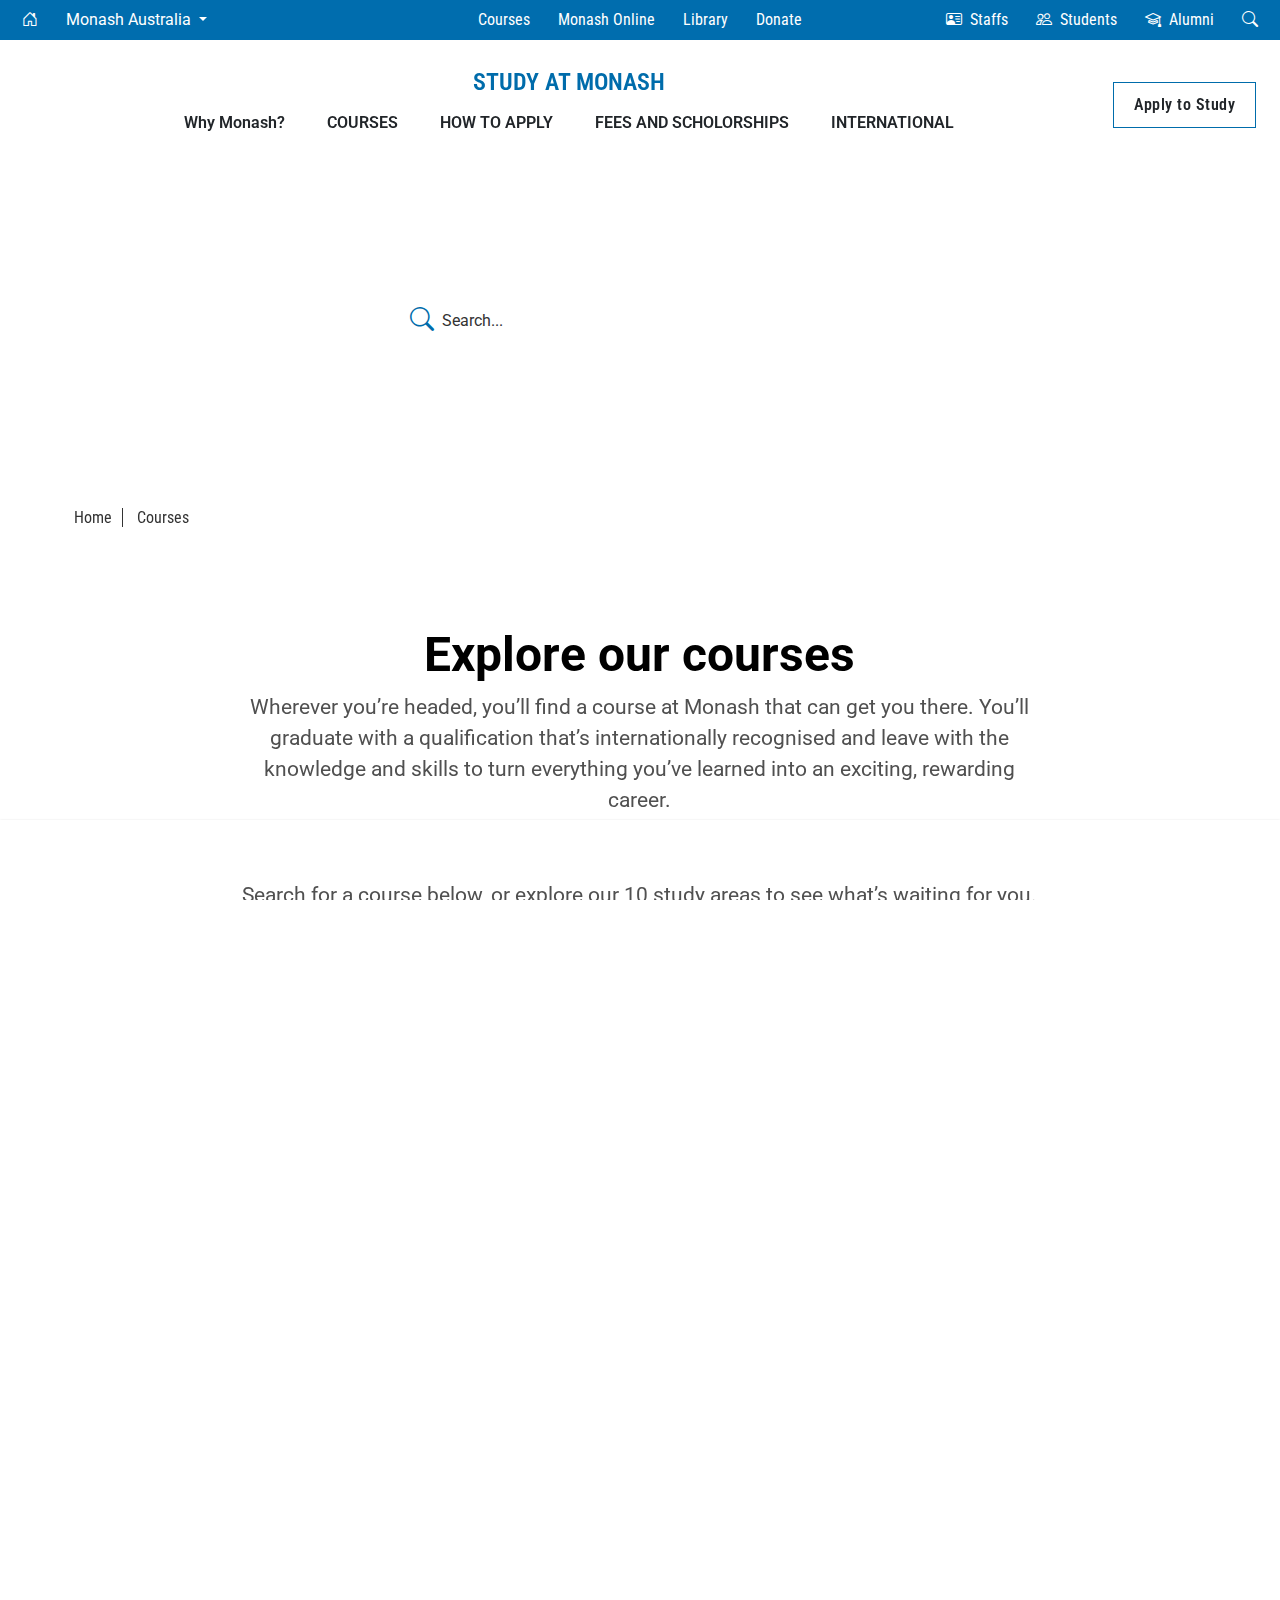
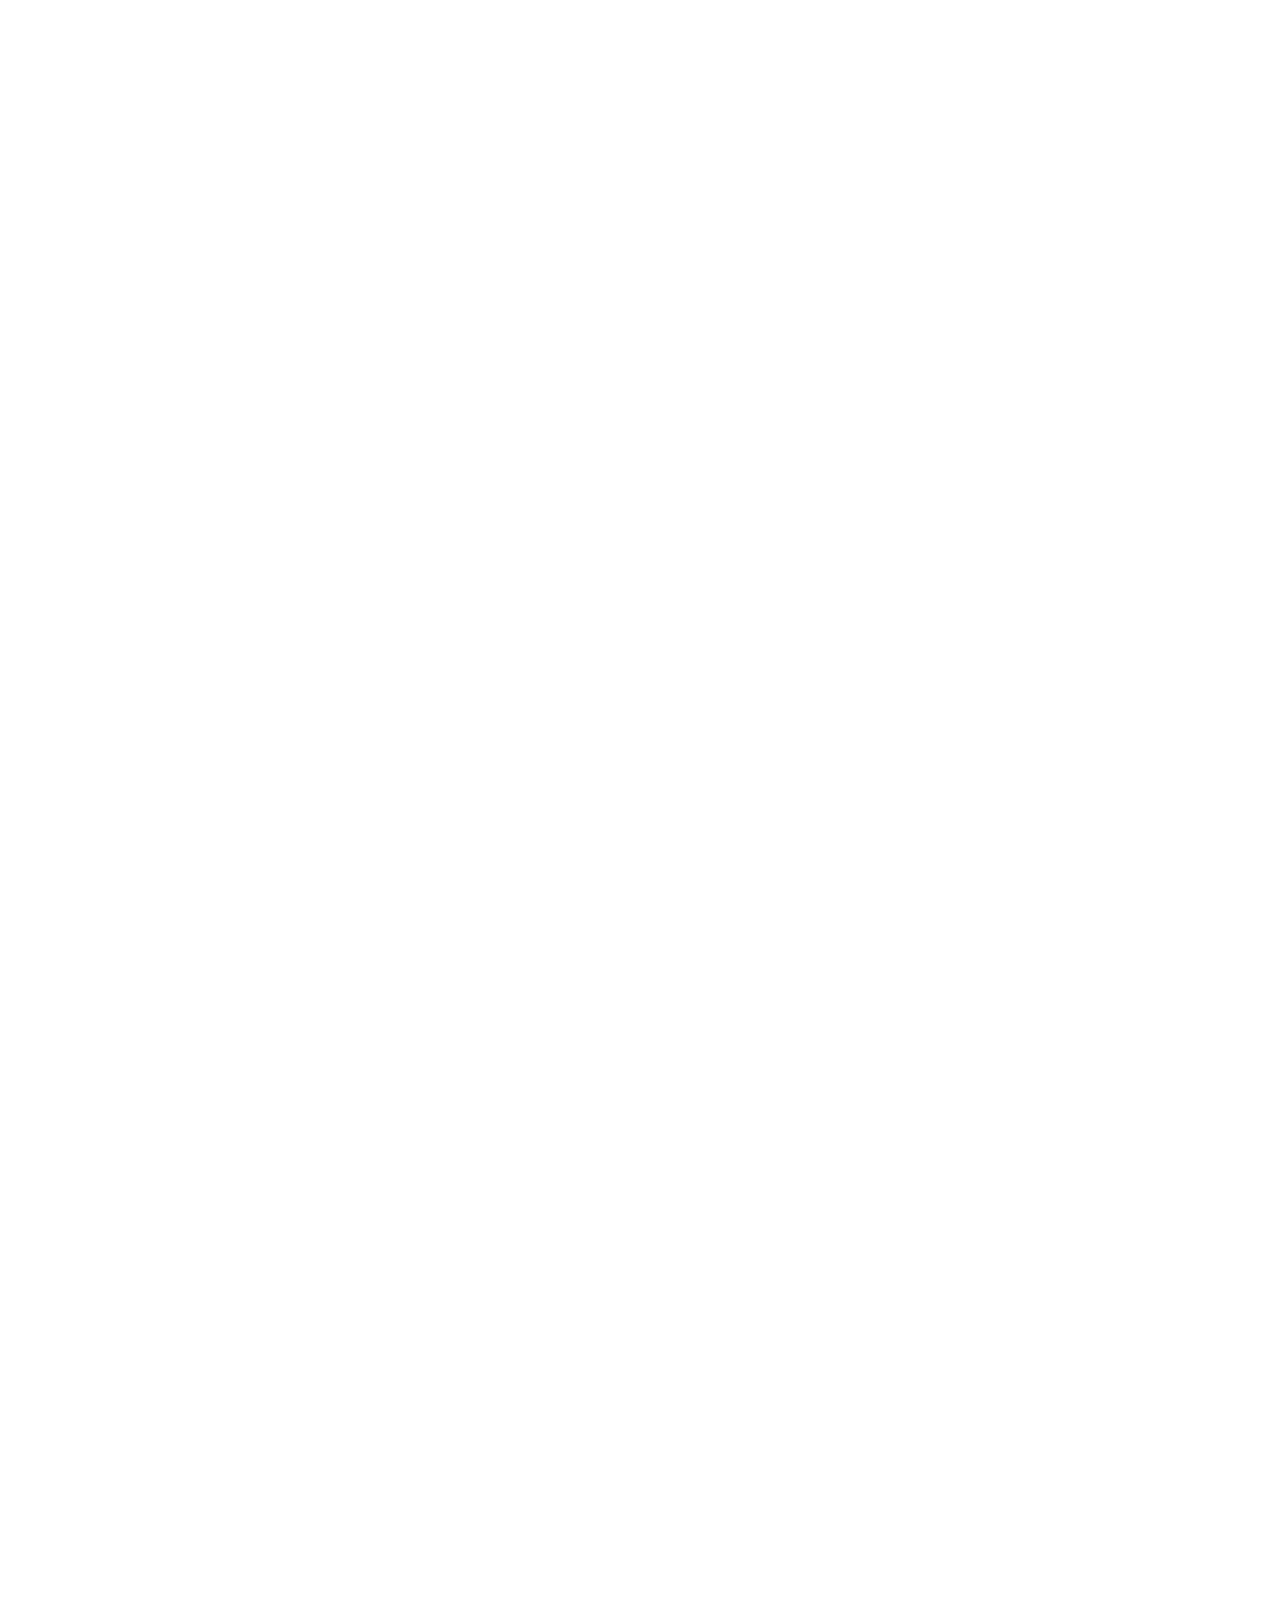
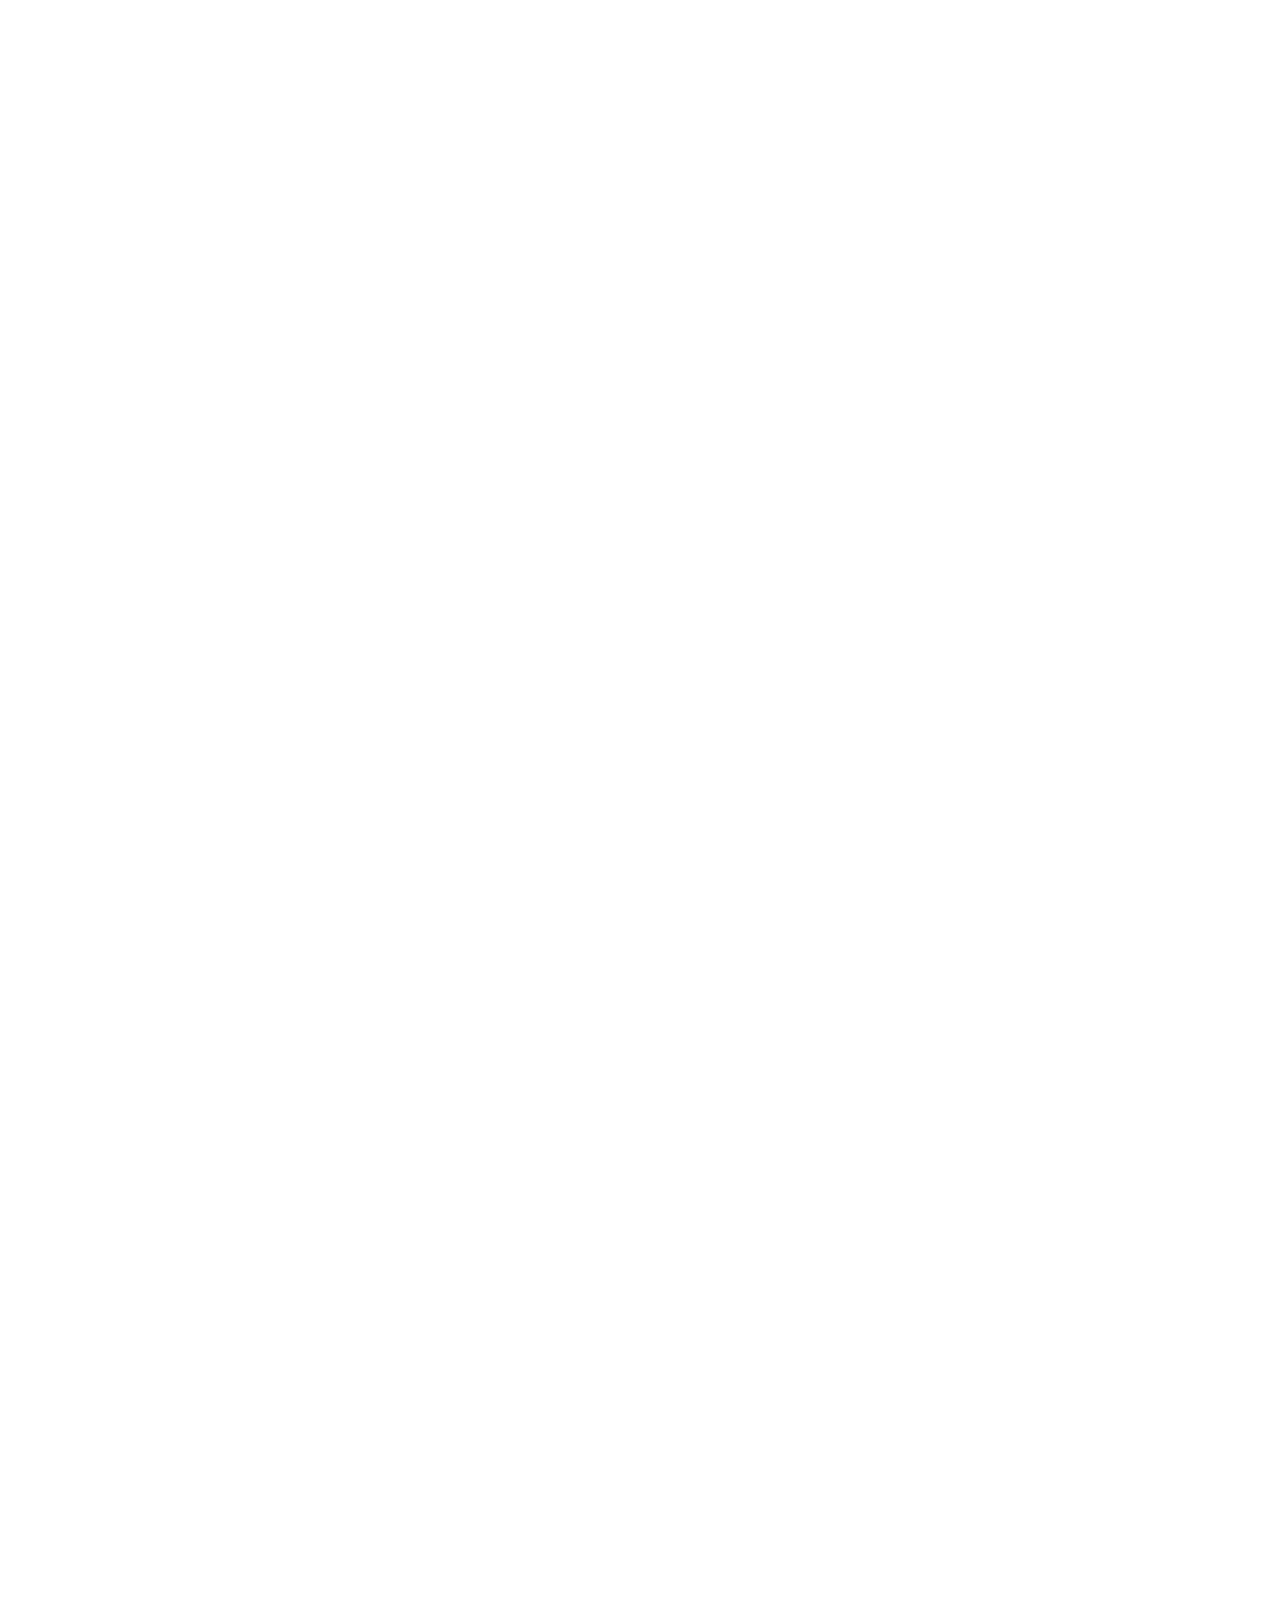
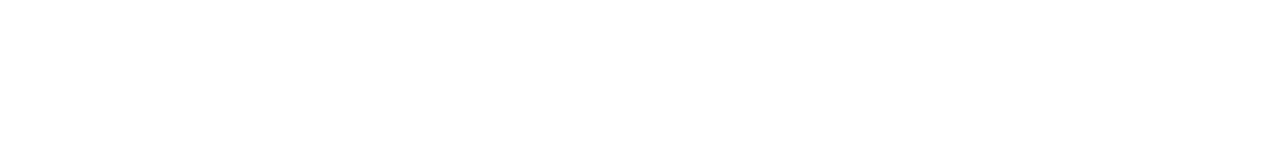
==== commit a017fe44: "completed sidebar" ====
--- a/index.html
+++ b/index.html
@@ -184,6 +184,10 @@
             </a>
 
         </div>
+        <button class="btn hamburger">
+            <i class="bi bi-list"></i>
+        </button>
+        <div class="sidebar-overlay"></div>
     </nav>
 
     <section class="search-section d-flex align-items-center justify-content-center">
@@ -583,55 +587,44 @@
             </div>
         </div>
         <div class="side-bar-buttons d-flex align-items-center justify-content-between px-3" style="height: 60px;">
-            <div class="back-btn">
+            <button class="btn back-btn">
                 <i class="bi bi-chevron-left"></i>
-            </div>
-            <div class="ms-auto close-btn d-flex align-items-center justify-content-between p-2">
+            </button>
+            <div class="close-sidebar ms-auto close-btn d-flex align-items-center justify-content-between p-2">
                 <i class="bi bi-x"></i>
             </div>
         </div>
         <a href="" class="side-header">
             Study at Monash
         </a>
-        <ul class="side-menus">
+        <ul class="side-menus list-unstyled">
             <li class="btn-group dropend">
-                <a class="btn dropdown-toggle" href="#" role="button" aria-expanded="false" style>
+                <a class="btn dropdown-toggle" href="#" role="button" aria-expanded="false" data-bs-toggle="dropdown">
                     Why Monash
                 </a>
                 <ul class="dropdown-menu">
-                    <li class="btn-group dropend dropdown-submenu">
-                        <a class="dropdown-item dropdown-toggle" href="#" role="button" aria-expanded="false">
-                            Your study options
-                        </a>
+                    <li class="dropdown-submenu">
+                        <a class="dropdown-item dropdown-toggle" href="#" role="button">Your study options</a>
                         <ul class="dropdown-menu">
-                            <!-- <li class="dropdown-header">
-                                <i class="bi bi-chevron-left close-dropdown"></i>
-                            </li> -->
+                            <li class="submenu-back"><a class="dropdown-item" href="#">Back</a></li>
                             <li><a href="#" class="dropdown-item">Part-time studying</a></li>
-                            <li class="btn-group dropend dropdown-submenu">
-                                <a class="dropdown-item dropdown-toggle" href="#" role="button" aria-expanded="false">
-                                    Mature age learning
-                                </a>
+                            <li class="dropdown-submenu">
+                                <a class="dropdown-item dropdown-toggle" href="#" role="button">Mature age learning</a>
                                 <ul class="dropdown-menu">
-                                    <!-- <li class="dropdown-header">
-                                        <i class="bi bi-chevron-left close-dropdown"></i>
-                                    </li> -->
+                                    <li class="submenu-back"><a class="dropdown-item" href="#">Back</a></li>
                                     <li><a href="#" class="dropdown-item">Monash access program</a></li>
                                 </ul>
                             </li>
                         </ul>
                     </li>
-                    <li class="btn-group dropend dropdown-submenu">
-                        <a class="dropdown-item dropdown-toggle" href="#" role="button" aria-expanded="false">
-                            Monash courses explained
-                        </a>
+                    <li class="dropdown-submenu">
+                        <a class="dropdown-item dropdown-toggle" href="#" role="button">Monash courses explained</a>
                         <ul class="dropdown-menu">
                             <li><a href="#" class="dropdown-item">Undergraduate</a></li>
-                            <li class="btn-group dropend dropdown-submenu">
-                                <a class="dropdown-item dropdown-toggle" href="#" role="button" aria-expanded="false">
-                                    Double Degrees
-                                </a>
+                            <li class="dropdown-submenu">
+                                <a class="dropdown-item dropdown-toggle" href="#" role="button">Double Degrees</a>
                                 <ul class="dropdown-menu">
+                                    <li class="submenu-back"><a class="dropdown-item" href="#">Back</a></li>
                                     <li><a href="#" class="dropdown-item">Art, Design and Architecture</a></li>
                                     <li><a href="#" class="dropdown-item">Arts</a></li>
                                     <li><a href="#" class="dropdown-item">Business</a></li>
@@ -639,38 +632,33 @@
                                     <li><a href="#" class="dropdown-item">Engineering</a></li>
                                     <li><a href="#" class="dropdown-item">Information Technology</a></li>
                                     <li><a href="#" class="dropdown-item">Law</a></li>
-                                    <li><a href="#" class="dropdown-item">Medicine, Nursing and Health Sciences</a></li>
-                                    <li><a href="#" class="dropdown-item">Pharmacy and Pharmaceutical Sciences</a></li>
+                                    <li><a href="#" class="dropdown-item">Medicine, Nursing and Health Services</a></li>
+                                    <li><a href="#" class="dropdown-item">Pharmacy and Pharmaceutical Services</a></li>
                                     <li><a href="#" class="dropdown-item">Science</a></li>
                                 </ul>
                             </li>
+                            <li><a href="#" class="dropdown-item">Double degrees</a></li>
                             <li><a href="#" class="dropdown-item">Graduate degrees</a></li>
                             <li><a href="#" class="dropdown-item">Research degrees</a></li>
                             <li><a href="#" class="dropdown-item">Professional Development</a></li>
                         </ul>
                     </li>
-                    <li class="btn-group dropend dropdown-submenu">
-                        <a class="dropdown-item dropdown-toggle" href="#" role="button" aria-expanded="false">
-                            Your future career
-                        </a>
+                    <li class="dropdown-submenu">
+                        <a class="dropdown-item dropdown-toggle" href="#" role="button">Your future career</a>
                         <ul class="dropdown-menu">
-                            <li><a href="#" class="dropdown-item">Alumini success stories</a></li>
-                        </ul>
-                    </li>
-                    <li class="btn-group dropend dropdown-submenu">
-                        <a class="dropdown-item dropdown-toggle" href="#" role="button" aria-expanded="false">
-                            Your student experience
-                        </a>
+                            <li><a href="#" class="dropdown-item">Alumni success stories</a></li>
+                        </ul>
+                    </li>
+                    <li class="dropdown-submenu">
+                        <a class="dropdown-item dropdown-toggle" href="#" role="button">Your student experience </a>
                         <ul class="dropdown-menu">
                             <li><a href="#" class="dropdown-item">Your learning environment</a></li>
                             <li><a href="#" class="dropdown-item">Leadership</a></li>
                         </ul>
                     </li>
-                    <li><a href="">Our rankings</a></li>
-                    <li class="btn-group dropend dropdown-submenu">
-                        <a class="dropdown-item dropdown-toggle" href="#" role="button" aria-expanded="false">
-                            Our locations
-                        </a>
+                    <li><a href="#" class="dropdown-item">Our rankings</a></li>
+                    <li class="dropdown-submenu">
+                        <a class="dropdown-item dropdown-toggle" href="#" role="button">Our locations</a>
                         <ul class="dropdown-menu">
                             <li><a href="#" class="dropdown-item">Clayton campus</a></li>
                             <li><a href="#" class="dropdown-item">Caulfield campus</a></li>
@@ -678,10 +666,8 @@
                             <li><a href="#" class="dropdown-item">Peninsula campus</a></li>
                             <li><a href="#" class="dropdown-item">Collins Street campus</a></li>
                             <li><a href="#" class="dropdown-item">Law Chambers</a></li>
-                            <li class="btn-group dropend dropdown-submenu">
-                                <a class="dropdown-item dropdown-toggle" href="#" role="button" aria-expanded="false">
-                                    Life in Melbourne
-                                </a>
+                            <li class="dropdown-submenu">
+                                <a class="dropdown-item dropdown-toggle" href="#" role="button">Life in Melbourne</a>
                                 <ul class="dropdown-menu">
                                     <li><a href="#" class="dropdown-item">Cost of living</a></li>
                                     <li><a href="#" class="dropdown-item">Bringing family (child care)</a></li>
@@ -690,119 +676,1096 @@
                             </li>
                         </ul>
                     </li>
-                    <li class="btn-group dropend dropdown-submenu">
-                        <a class="dropdown-item dropdown-toggle" href="#" role="button" aria-expanded="false">
-                            Events
-                        </a>
+                    <li class="dropdown-submenu">
+                        <a class="dropdown-item dropdown-toggle" href="#" role="button">Events</a>
                         <ul class="dropdown-menu">
-                            <li><a href="#" class="dropdown-item">Change of Preference</a></li>
-                        </ul>
-                    </li>
-                    <li class="btn-group dropend dropdown-submenu">
-                        <a class="dropdown-item dropdown-toggle" href="#" role="button" aria-expanded="false">
-                            Information for agents
-                        </a>
+                            <li><a href="#" class="dropdown-item">Change of Preference entry options</a></li>
+                        </ul>
+                    </li>
+                    <li class="dropdown-submenu">
+                        <a class="dropdown-item dropdown-toggle" href="#" role="button">Information for agents</a>
                         <ul class="dropdown-menu">
                             <li><a href="#" class="dropdown-item">Becoming a licensed Monash agent</a></li>
-                            <li><a href="#" class="dropdown-item">Contracts for agents</a></li>
-                        </ul>
-                    </li>
-                    <li class="btn-group dropend dropdown-submenu">
-                        <a class="dropdown-item dropdown-toggle" href="#" role="button" aria-expanded="false">
-                            Information for parents
-                        </a>
+                            <li><a href="#" class="dropdown-item">Contacts for agents</a></li>
+                        </ul>
+                    </li>
+                    <li class="dropdown-submenu">
+                        <a class="dropdown-item dropdown-toggle" href="#" role="button">Information for parents</a>
                         <ul class="dropdown-menu">
-                            <li><a href="#" class="dropdown-item">The benefits of university educaation</a></li>
+                            <li><a href="#" class="dropdown-item">The benefits of university education</a></li>
                             <li><a href="#" class="dropdown-item">Types of undergraduate courses</a></li>
-                            <li><a href="#" class="dropdown-item">Internal transfers for Monasg students</a></li>
+                            <li><a href="#" class="dropdown-item">Internal transfers for Monash students</a></li>
                             <li><a href="#" class="dropdown-item">Making the transition to university study</a></li>
                             <li><a href="#" class="dropdown-item">Useful terms</a></li>
                         </ul>
                     </li>
-                    <li class="btn-group dropend dropdown-submenu">
-                        <a class="dropdown-item dropdown-toggle" href="#" role="button" aria-expanded="false">
-                            Translated information for International students
-                        </a>
+                    <li class="dropdown-submenu">
+                        <a class="dropdown-item dropdown-toggle" href="#" role="button">Translated information for
+                            international students</a>
                         <ul class="dropdown-menu">
                             <li><a href="#" class="dropdown-item">Latin America</a></li>
                         </ul>
                     </li>
+                    <li class="dropdown-submenu">
+                        <a class="dropdown-item dropdown-toggle" href="#" role="button">Information for high-achieving
+                            school students</a>
+                        <ul class="dropdown-menu">
+                            <li class="dropdown-submenu">
+                                <a class="dropdown-item dropdown-toggle" href="#" role="button">Monash Scholars</a>
+                                <ul class="dropdown-menu">
+                                    <li><a href="#" class="dropdown-item">Monash Scholars frquently asked questions</a>
+                                    </li>
+                                    <li><a href="#" class="dropdown-item">Operoo FAQs</a></li>
+                                    <li class="dropdown-submenu">
+                                        <a class="dropdown-item dropdown-toggle" href="#" role="button">Monash Scholars
+                                            events</a>
+                                        <ul class="dropdown-menu">
+                                            <li><a href="#" class="dropdown-item">Year 11 - Networking and Effective
+                                                    Communication</a></li>
+                                            <li><a href="#" class="dropdown-item">Monash Scholars APplication Intake</a>
+                                            </li>
+                                            <li><a href="#" class="dropdown-item">Monash Scholars Successful
+                                                    Application</a></li>
+                                            <li><a href="#" class="dropdown-item">Monash Scholars Years 10 Team
+                                                    Building</a></li>
+                                            <li><a href="#" class="dropdown-item">Monash Scholars - What it takes to be
+                                                    a doctor</a></li>
+                                            <li><a href="#" class="dropdown-item">Monash Scholars Year 12 Beat
+                                                    Procastination! Conquer Time! Webinar</a></li>
+                                            <li><a href="#" class="dropdown-item">Year 11 Monash Scholars: Choose Your
+                                                    Own Adventure</a></li>
+                                            <li><a href="#" class="dropdown-item">Monash Scholars Year 10 Event:
+                                                    Preparing for Year 11 and 12</a></li>
+                                            <li><a href="#" class="dropdown-item">Year 12 Scholars - Motivation Your
+                                                    Mind</a></li>
+                                            <li><a href="#" class="dropdown-item">Monash Scholars - What it takes to
+                                                    build a career with Economics</a></li>
+                                            <li><a href="#" class="dropdown-item">Year 11 and 12 Study Skills Webinar -
+                                                    Study Hacks for Academic Success</a></li>
+                                            <li><a href="#" class="dropdown-item">Monash Scholars - What it takes to
+                                                    make data your career</a></li>
+                                            <li><a href="#" class="dropdown-item">Monash Scholars - What it takes to be
+                                                    Lawyer!</a></li>
+                                        </ul>
+                                    </li>
+                                </ul>
+                            </li>
+                        </ul>
+                    </li>
+                    <li class="dropdown-submenu">
+                        <a class="dropdown-item dropdown-toggle" href="#" role="button">Information for schools and
+                            teachers</a>
+                        <ul class="dropdown-menu">
+                            <li class="dropdown-submenu">
+                                <a class="dropdown-item dropdown-toggle" href="#" role="button">School visit booking
+                                    form</a>
+                                <ul class="dropdown-menu">
+                                    <li><a href="#" class="dropdown-item">Schools and teacher engagement</a>
+                                    </li>
+                                    <li><a href="#" class="dropdown-item">Domestic student recruitment team</a></li>
+                                    <li><a href="#" class="dropdown-item">International Student Recruitment Team</a>
+                                    </li>
+                                    <li><a href="#" class="dropdown-item">Events and Programs</a></li>
+                                    <li><a href="#" class="dropdown-item">Monash Update</a></li>
+                                    <li><a href="#" class="dropdown-item">Tertiary Information Service</a></li>
+                                    <li><a href="#" class="dropdown-item">Careers Practioners Seminar</a></li>
+                                    <li><a href="#" class="dropdown-item">Monasg course guides</a></li>
+
+                                </ul>
+                            </li>
+                        </ul>
+                    </li>
+                    <li><a href="#" class="dropdown-item">Information for interstate students studying in Australia</a>
+                    </li>
+                    <li><a href="#" class="dropdown-item">Information for students studying at Australian secondary
+                            schools</a>
+                    </li>
+                    <li class="dropdown-submenu">
+                        <a class="dropdown-item dropdown-toggle" href="#" role="button">Information for schools and
+                            teachers</a>
+                        <ul class="dropdown-menu">
+                            <li class="dropdown-submenu">
+                                <a class="dropdown-item dropdown-toggle" href="#" role="button">Student life</a>
+                                <ul class="dropdown-menu">
+                                    <li><a href="#" class="dropdown-item">Club and societies</a>
+                                    </li>
+                                    <li><a href="#" class="dropdown-item">Sport at Monash</a></li>
+                                    <li class="dropdown-submenu">
+                                        <a class="dropdown-item dropdown-toggle" href="#" role="button">Services for
+                                            students</a>
+                                        <ul class="dropdown-menu">
+                                            <li class="dropdown-submenu">
+                                                <a class="dropdown-item dropdown-toggle" href="#" role="button">Rural
+                                                    stduent services</a>
+                                                <ul class="dropdown-menu">
+                                                    <li><a href="#" class="dropdown-item">International students</a>
+                                                    </li>
+                                                </ul>
+                                            </li>
+                                        </ul>
+                                    </li>
+                                    <li><a href="#" class="dropdown-item">Accomodation</a></li>
+                                    <li><a href="#" class="dropdown-item">Getting started</a></li>
+
+                                </ul>
+                            </li>
+                        </ul>
+                    </li>
+                </ul>
             </li>
-
+            <li class="btn-group dropend">
+                <a class="btn dropdown-toggle" href="#" role="button" aria-expanded="false" data-bs-toggle="dropdown">
+                    Courses
+                </a>
+                <ul class="dropdown-menu">
+                    <li class="dropdown-submenu">
+                        <a class="dropdown-item dropdown-toggle" href="#" role="button">Find a course</a>
+                        <ul class="dropdown-menu">
+                            <li><a href="#" class="dropdown-item">Accounting - B2029</a></li>
+                            <li><a href="#" class="dropdown-item">Accounting - B6038</a></li>
+                            <li><a href="#" class="dropdown-item">Actuarial Science - B2033</a></li>
+                            <li><a href="#" class="dropdown-item">Actuarial Science and Actuarial Studies - B6060</a>
+                            </li>
+                            <li><a href="#" class="dropdown-item">Actuarial Studies - B6014</a></li>
+                            <li><a href="#" class="dropdown-item">Addictive Behaviours - M4018</a></li>
+                            <li><a href="#" class="dropdown-item">Addictive Behaviours - M5022</a></li>
+                            <li><a href="#" class="dropdown-item">Addictive Behaviours - M6014</a></li>
+                            <li><a href="#" class="dropdown-item">Addressing the Needs of EAL Students in Primary
+                                    Classrooms - PDD1008</a></li>
+                            <li><a href="#" class="dropdown-item">Advanced Clinical Nursing - M6031</a></li>
+                            <li><a href="#" class="dropdown-item">Advanced Coaching Skills for Educational Leadership -
+                                    PDD1078</a></li>
+                            <li><a href="#" class="dropdown-item">Advanced Engineering - E6017</a></li>
+                            <li><a href="#" class="dropdown-item">Advanced Executive Diabetes Education Program -
+                                    PDM1178</a></li>
+                            <li><a href="#" class="dropdown-item">Advanced Finance - B6039</a></li>
+                            <li><a href="#" class="dropdown-item">Advanced Health Care Practice - M6001</a></li>
+                            <li><a href="#" class="dropdown-item">Advanced Nursing - M6006</a></li>
+                            <li><a href="#" class="dropdown-item">Advancing Skills in Paediatric Physiotherapy -
+                                    Neonates and infants - PDM1055</a></li>
+                            <li><a href="#" class="dropdown-item">Advancing skills in Paediatric Physiotherapy -
+                                    Cerebral Palsy - PDM1056</a></li>
+                            <li><a href="#" class="dropdown-item">Aeromedical Retrieval - M4022</a></li>
+                            <li><a href="#" class="dropdown-item">An Introduction to Using Research to Inform
+                                    Educational Practice - PDD1081</a></li>
+                            <li><a href="#" class="dropdown-item">An evidence-based approach to the assessment and
+                                    management of Polycystic Ovary Syndrome - PDM1176</a></li>
+                            <li><a href="#" class="dropdown-item">Analytics - B4008</a></li>
+                            <li><a href="#" class="dropdown-item">Analytics - B6028</a></li>
+                            <li><a href="#" class="dropdown-item">Applied Behaviour Analysis - D6015</a></li>
+                            <li><a href="#" class="dropdown-item">Applied Data Science - C4012</a></li>
+                            <li><a href="#" class="dropdown-item">Applied Data Science - C5003</a></li>
+                            <li><a href="#" class="dropdown-item">Applied Data Science - C6011</a></li>
+                            <li><a href="#" class="dropdown-item">Applied Data Science - S2010</a></li>
+                            <li><a href="#" class="dropdown-item">Applied Data Science Advanced - S3003</a></li>
+                            <li><a href="#" class="dropdown-item">Applied Econometrics - B6036</a></li>
+                            <li><a href="#" class="dropdown-item">Applied Econometrics and Advanced Finance - B6043</a>
+                            </li>
+                            <li><a href="#" class="dropdown-item">Applied Linguistics - A4016</a></li>
+                            <li><a href="#" class="dropdown-item">Applied Linguistics - A6001</a></li>
+                            <li><a href="#" class="dropdown-item">Applied Marketing - B6042</a></li>
+                            <li><a href="#" class="dropdown-item">Applying Behavioural Science to Create Change -
+                                    PDU1004</a></li>
+                            <li><a href="#" class="dropdown-item">Architectural Design - F2001</a></li>
+                            <li><a href="#" class="dropdown-item">Architectural Design and Architecture - F6003</a></li>
+                            <li><a href="#" class="dropdown-item">Architecture - F6001</a></li>
+                            <li><a href="#" class="dropdown-item">Art and Design - 2613</a></li>
+                            <li><a href="#" class="dropdown-item">Art, Design and Architecture - 1322</a></li>
+                            <li><a href="#" class="dropdown-item">Artificial Intelligence - C4008</a></li>
+                            <li><a href="#" class="dropdown-item">Artificial Intelligence - C4015</a></li>
+                            <li><a href="#" class="dropdown-item">Artificial Intelligence - C6007</a></li>
+                            <li><a href="#" class="dropdown-item">Arts - 0020</a></li>
+                            <li><a href="#" class="dropdown-item">Arts - 0498</a></li>
+                            <li><a href="#" class="dropdown-item">Arts - 2618</a></li>
+                            <li><a href="#" class="dropdown-item">Arts - 2695</a></li>
+                            <li><a href="#" class="dropdown-item">Arts - A2000</a></li>
+                            <li><a href="#" class="dropdown-item">Arts - A3701</a></li>
+                            <li><a href="#" class="dropdown-item">Arts - Education - 2645</a></li>
+                            <li><a href="#" class="dropdown-item">Arts Research Training - A7001</a></li>
+                            <li><a href="#" class="dropdown-item">Arts and Criminology - A2012</a></li>
+                            <li><a href="#" class="dropdown-item">Arts and Fine Art - A2005</a></li>
+                            <li><a href="#" class="dropdown-item">Arts and Global Studies - A2018</a></li>
+                            <li><a href="#" class="dropdown-item">Arts and Health Sciences - A2017</a></li>
+                            <li><a href="#" class="dropdown-item">Arts and Media Communication - A2019</a></li>
+                            <li><a href="#" class="dropdown-item">Arts and Music - A2004</a></li>
+                            <li><a href="#" class="dropdown-item">Assessment in Health Professions Education -
+                                    PDM1097</a></li>
+                            <li><a href="#" class="dropdown-item">Australian Law - L5002</a></li>
+                            <li><a href="#" class="dropdown-item">BPT Cardiology 2024 - PDM1184</a></li>
+                            <li><a href="#" class="dropdown-item">Banking and Finance - B2042</a></li>
+                            <li><a href="#" class="dropdown-item">Banking and Finance - B6004</a></li>
+                            <li><a href="#" class="dropdown-item">Behaviour Change - S4009</a></li>
+                            <li><a href="#" class="dropdown-item">Behaviour Change and Implementation Science for Health
+                                    and Social Care Improvement - PDM1155</a></li>
+                            <li><a href="#" class="dropdown-item">Behaviour and Systemic Change - S6011</a></li>
+                            <li><a href="#" class="dropdown-item">Bioethics - A4003</a></li>
+                            <li><a href="#" class="dropdown-item">Bioethics - A6002</a></li>
+                            <li><a href="#" class="dropdown-item">Biomedical Science - 2977</a></li>
+                            <li><a href="#" class="dropdown-item">Biomedical Science - M2003</a></li>
+                            <li><a href="#" class="dropdown-item">Biomedical Science - M3702</a></li>
+                            <li><a href="#" class="dropdown-item">Biomedical and Health Science - M6003</a></li>
+                            <li><a href="#" class="dropdown-item">Biostatistics - M5017</a></li>
+                            <li><a href="#" class="dropdown-item">Biostatistics - M6025</a></li>
+                            <li><a href="#" class="dropdown-item">Biostatistics for Clinical and Public Health Research
+                                    - PDM1041</a></li>
+                            <li><a href="#" class="dropdown-item">Biotechnology - M6030</a></li>
+                            <li><a href="#" class="dropdown-item">Business - B2000</a></li>
+                            <li><a href="#" class="dropdown-item">Business - B4001</a></li>
+                            <li><a href="#" class="dropdown-item">Business - B5001</a></li>
+                            <li><a href="#" class="dropdown-item">Business - B6005</a></li>
+                            <li><a href="#" class="dropdown-item">Business - Business - 2607</a></li>
+                            <li><a href="#" class="dropdown-item">Business - Commerce - 2608</a></li>
+                            <li><a href="#" class="dropdown-item">Business - Education - 2647</a></li>
+                            <li><a href="#" class="dropdown-item">Business Administration (Digital) - B4009</a></li>
+                            <li><a href="#" class="dropdown-item">Business Administration (Digital) - B6029</a></li>
+                            <li><a href="#" class="dropdown-item">Business Administration - B2007</a></li>
+                            <li><a href="#" class="dropdown-item">Business Analytics - B6022</a></li>
+                            <li><a href="#" class="dropdown-item">Business Information Systems - C4005</a></li>
+                            <li><a href="#" class="dropdown-item">Business Information Systems - C6003</a></li>
+                            <li><a href="#" class="dropdown-item">Business Management - B4006</a></li>
+                            <li><a href="#" class="dropdown-item">Business Management - B6026</a></li>
+                            <li><a href="#" class="dropdown-item">Business and Accounting - B2040</a></li>
+                            <li><a href="#" class="dropdown-item">Business and Arts - B2019</a></li>
+                            <li><a href="#" class="dropdown-item">Business and Banking and Finance - B2035</a></li>
+                            <li><a href="#" class="dropdown-item">Business and Economics - 0029</a></li>
+                            <li><a href="#" class="dropdown-item">Business and Information Technology - B2017</a></li>
+                            <li><a href="#" class="dropdown-item">Business and Marketing - B2037</a></li>
+                            <li><a href="#" class="dropdown-item">Business and Media Communication - B2028</a></li>
+                            <li><a href="#" class="dropdown-item">Certificate of Completion in Adolescent Counselling -
+                                    PDD1089</a></li>
+                            <li><a href="#" class="dropdown-item">Certificate of Completion in Coaching for Educational
+                                    Leaders - PDD1091</a></li>
+                            <li><a href="#" class="dropdown-item">Certificate of Completion in Education Support -
+                                    PDD1090</a></li>
+                            <li><a href="#" class="dropdown-item">Certificate of Completion in International School
+                                    Leadership - PDD1087</a></li>
+                            <li><a href="#" class="dropdown-item">Clear Leadership - PDB1028</a></li>
+                            <li><a href="#" class="dropdown-item">Climate change and business risk - PDU1001</a></li>
+                            <li><a href="#" class="dropdown-item">Clinical Embryology - M6010</a></li>
+                            <li><a href="#" class="dropdown-item">Clinical Neuropsychology - 4586</a></li>
+                            <li><a href="#" class="dropdown-item">Clinical Pharmacy (Aged Care) - P4004</a></li>
+                            <li><a href="#" class="dropdown-item">Clinical Pharmacy - P6002</a></li>
+                            <li><a href="#" class="dropdown-item">Clinical Psychology - 4585</a></li>
+                            <li><a href="#" class="dropdown-item">Clinical Psychology - M6046</a></li>
+                            <li><a href="#" class="dropdown-item">Clinical Neuropsychology - 4586</a></li>
+                            <li><a href="#" class="dropdown-item">Clinical Pharmacy (Aged Care) - P4004</a></li>
+                            <li><a href="#" class="dropdown-item">Clinical Pharmacy - P6002</a></li>
+                            <li><a href="#" class="dropdown-item">Clinical Psychology - 4585</a></li>
+                            <li><a href="#" class="dropdown-item">Clinical Psychology - M6046</a></li>
+                            <li><a href="#" class="dropdown-item">Clinical Registry Data Analysis Using Stata -
+                                    PDM1119</a></li>
+                            <li><a href="#" class="dropdown-item">Clinical Research - M6028</a></li>
+                            <li><a href="#" class="dropdown-item">Clinical Simulation - M4008</a></li>
+                            <li><a href="#" class="dropdown-item">Clinical Simulation - M6039</a></li>
+                            <li><a href="#" class="dropdown-item">Clinical Trial Fundamentals (Online) - PDM1129</a>
+                            </li>
+                            <li><a href="#" class="dropdown-item">Clinical Trial Fundamentals - PDM1120</a></li>
+                            <li><a href="#" class="dropdown-item">Clinical Trials in Practice - PDM1163</a></li>
+                            <li><a href="#" class="dropdown-item">Commerce - B2001</a></li>
+                            <li><a href="#" class="dropdown-item">Commerce - B3701</a></li>
+                            <li><a href="#" class="dropdown-item">Commerce - B6023</a></li>
+                            <li><a href="#" class="dropdown-item">Commerce and Actuarial Science - B2030</a></li>
+                            <li><a href="#" class="dropdown-item">Commerce and Arts - B2020</a></li>
+                            <li><a href="#" class="dropdown-item">Commerce and Biomedical Science - B2021</a></li>
+                            <li><a href="#" class="dropdown-item">Commerce and Computer Science - B2008</a></li>
+                            <li><a href="#" class="dropdown-item">Commerce and Economics - B2032</a></li>
+                            <li><a href="#" class="dropdown-item">Commerce and Finance - B2043</a></li>
+                            <li><a href="#" class="dropdown-item">Commerce and Global Studies - B2006</a></li>
+                            <li><a href="#" class="dropdown-item">Commerce and Information Technology - B2025</a></li>
+                            <li><a href="#" class="dropdown-item">Commerce and Music - B2022</a></li>
+                            <li><a href="#" class="dropdown-item">Commerce and Politics, Philosophy and Economics -
+                                    B2047</a></li>
+                            <li><a href="#" class="dropdown-item">Commerce and Science - B2023</a></li>
+                            <li><a href="#" class="dropdown-item">Communications and Media Studies - A4007</a></li>
+                            <li><a href="#" class="dropdown-item">Communications and Media Studies - A6003</a></li>
+                            <li><a href="#" class="dropdown-item">Compassion Training for Healthcare Workers -
+                                    PDM1150</a></li>
+                            <li><a href="#" class="dropdown-item">Computer Science - C2001</a></li>
+                            <li><a href="#" class="dropdown-item">Computer Science - C3702</a></li>
+                            <li><a href="#" class="dropdown-item">Computer Science - C4009</a></li>
+                            <li><a href="#" class="dropdown-item">Computer Science - C5008</a></li>
+                            <li><a href="#" class="dropdown-item">Computer Science - C6008</a></li>
+                            <li><a href="#" class="dropdown-item">Computer Science Advanced - C3001</a></li>
+                            <li><a href="#" class="dropdown-item">Corporate and Financial Regulation - L4008</a></li>
+                            <li><a href="#" class="dropdown-item">Counselling - D4002</a></li>
+                            <li><a href="#" class="dropdown-item">Counselling - D6003</a></li>
+                            <li><a href="#" class="dropdown-item">Court Interpreting - PDA1011</a></li>
+                            <li><a href="#" class="dropdown-item">Court Interpreting in Family Violence Matters -
+                                    PDA1027</a></li>
+                            <li><a href="#" class="dropdown-item">Creative writing - 3940</a></li>
+                            <li><a href="#" class="dropdown-item">Criminology - A2008</a></li>
+                            <li><a href="#" class="dropdown-item">Criminology and Information Technology - A2009</a>
+                            </li>
+                            <li><a href="#" class="dropdown-item">Criminology and Policing - A2014</a></li>
+                            <li><a href="#" class="dropdown-item">Critical Care Paramedicine - M6015</a></li>
+                            <li><a href="#" class="dropdown-item">Cultural and Creative Industries - A4017</a></li>
+                            <li><a href="#" class="dropdown-item">Cultural and Creative Industries - A6004</a></li>
+                            <li><a href="#" class="dropdown-item">Cybersecurity - C4001</a></li>
+                            <li><a href="#" class="dropdown-item">Cybersecurity - C6002</a></li>
+                            <li><a href="#" class="dropdown-item">Dare To Lead™ - PDB1128</a></li>
+                            <li><a href="#" class="dropdown-item">Data Science - C4004</a></li>
+                            <li><a href="#" class="dropdown-item">Data Science - C6004</a></li>
+                            <li><a href="#" class="dropdown-item">Design (by Research) - 3111</a></li>
+                            <li><a href="#" class="dropdown-item">Design - F2010</a></li>
+                            <li><a href="#" class="dropdown-item">Design - F6002</a></li>
+                            <li><a href="#" class="dropdown-item">Design and Arts - F2014</a></li>
+                            <li><a href="#" class="dropdown-item">Design and Business - F2011</a></li>
+                            <li><a href="#" class="dropdown-item">Design and Information Technology - F2012</a></li>
+                            <li><a href="#" class="dropdown-item">Design and Media Communication - F2009</a></li>
+                            <li><a href="#" class="dropdown-item">Designing and Using Surveys and Questionnaires for
+                                    Clinical Practice - PDM1123</a></li>
+                            <li><a href="#" class="dropdown-item">Digital Business - B2049</a></li>
+                            <li><a href="#" class="dropdown-item">Digital Business and Business - B2051</a></li>
+                            <li><a href="#" class="dropdown-item">Digital Business and Information Technology -
+                                    B2050</a></li>
+                            <li><a href="#" class="dropdown-item">Driving Change: Harnessing Implementation Science for
+                                    Healthcare Improvement, Real-World Impact, and Equity - PDM1175</a></li>
+                            <li><a href="#" class="dropdown-item">Early Childhood Education - D4011</a></li>
+                            <li><a href="#" class="dropdown-item">Early Childhood Education - D5005</a></li>
+                            <li><a href="#" class="dropdown-item">Economic Analytics - B5007</a></li>
+                            <li><a href="#" class="dropdown-item">Economics - B2031</a></li>
+                            <li><a href="#" class="dropdown-item">Economics - B6030</a></li>
+                            <li><a href="#" class="dropdown-item">Education - 0079</a></li>
+                            <li><a href="#" class="dropdown-item">Education - D3001</a></li>
+                            <li><a href="#" class="dropdown-item">Education - D6002</a></li>
+                            <li><a href="#" class="dropdown-item">Education Interpreting - PDA1012</a></li>
+                            <li><a href="#" class="dropdown-item">Education Studies - D4001</a></li>
+                            <li><a href="#" class="dropdown-item">Education and Arts - D3002</a></li>
+                            <li><a href="#" class="dropdown-item">Education and Business - D3007</a></li>
+                            <li><a href="#" class="dropdown-item">Education and Fine Art - D3006</a></li>
+                            <li><a href="#" class="dropdown-item">Education and Music - D3004</a></li>
+                            <li><a href="#" class="dropdown-item">Education and Science - D3005</a></li>
+                            <li><a href="#" class="dropdown-item">Educational Design - D4008</a></li>
+                            <li><a href="#" class="dropdown-item">Educational Leadership - D6013</a></li>
+                            <li><a href="#" class="dropdown-item">Educational Research - D4004</a></li>
+                            <li><a href="#" class="dropdown-item">Educational and Developmental Psychology - 3736</a>
+                            </li>
+                            <li><a href="#" class="dropdown-item">Educational and Developmental Psychology - D6007</a>
+                            </li>
+                            <li><a href="#" class="dropdown-item">Educational and Developmental Psychology Advanced -
+                                    D6016</a></li>
+                            <li><a href="#" class="dropdown-item">Embedding Research Use in Educational Practice -
+                                    PDD1086</a></li>
+                            <li><a href="#" class="dropdown-item">Employment Regulation - L4010</a></li>
+                            <li><a href="#" class="dropdown-item">Engaging in Positive Behaviour Support Practices -
+                                    PDD1071</a></li>
+                            <li><a href="#" class="dropdown-item">Engaging with others to (re)design approaches to
+                                    health and social care - PDM1158</a></li>
+                            <li><a href="#" class="dropdown-item">Engineering (Industry) - E8011</a></li>
+                            <li><a href="#" class="dropdown-item">Engineering - 2612</a></li>
+                            <li><a href="#" class="dropdown-item">Engineering - 3291</a></li>
+                            <li><a href="#" class="dropdown-item">Engineering - E3001</a></li>
+                            <li><a href="#" class="dropdown-item">Engineering - E6014</a></li>
+                            <li><a href="#" class="dropdown-item">Engineering Science (Research) - 3292</a></li>
+                            <li><a href="#" class="dropdown-item">Engineering and Architectural Design - E3009</a></li>
+                            <li><a href="#" class="dropdown-item">Engineering and Arts - E3002</a></li>
+                            <li><a href="#" class="dropdown-item">Engineering and Biomedical Science - E3004</a></li>
+                            <li><a href="#" class="dropdown-item">Engineering and Commerce - E3005</a></li>
+                            <li><a href="#" class="dropdown-item">Engineering and Computer Science - E3010</a></li>
+                            <li><a href="#" class="dropdown-item">Engineering and Design - E3012</a></li>
+                            <li><a href="#" class="dropdown-item">Engineering and Engineering - E6003</a></li>
+                            <li><a href="#" class="dropdown-item">Engineering and Information Technology - E3011</a>
+                            </li>
+                            <li><a href="#" class="dropdown-item">Engineering and Pharmaceutical Science - E3008</a>
+                            </li>
+                            <li><a href="#" class="dropdown-item">Engineering and Science - E3007</a></li>
+                            <li><a href="#" class="dropdown-item">Environment and Sustainability (Double Masters with
+                                    Shanghai Jiao Tong University) - S6009</a></li>
+                            <li><a href="#" class="dropdown-item">Environment and Sustainability - S6002</a></li>
+                            <li><a href="#" class="dropdown-item">Epidemiology - M4028</a></li>
+                            <li><a href="#" class="dropdown-item">Epidemiology - M4033</a></li>
+                            <li><a href="#" class="dropdown-item">Ethics and Good Research Practice - PDM1046</a></li>
+                            <li><a href="#" class="dropdown-item">Ethics for Interpreters - PDA1013</a></li>
+                            <li><a href="#" class="dropdown-item">Ethics for Translators - PDA1014</a></li>
+                            <li><a href="#" class="dropdown-item">Evaluating Public Health Programs - PDM1156</a></li>
+                            <li><a href="#" class="dropdown-item">Evolving Health Leadership - PDM1145</a></li>
+                            <li><a href="#" class="dropdown-item">Executive Ethics - PDN1002</a></li>
+                            <li><a href="#" class="dropdown-item">Executive Presence - PDB1029</a></li>
+                            <li><a href="#" class="dropdown-item">Extending Mathematical Understanding (EMU) – Early
+                                    Years (Prep to Year 2) Intervention Specialist Teacher course - PDD1036</a></li>
+                            <li><a href="#" class="dropdown-item">Extending Mathematical Understanding (EMU) –
+                                    Intervention Specialist Teacher Ongoing Professional Learning - PDD1042</a></li>
+                            <li><a href="#" class="dropdown-item">Extending Mathematical Understanding (EMU) – Middle
+                                    Years (Years 3 to 6) Intervention Specialist Teacher course - PDD1037</a></li>
+                            <li><a href="#" class="dropdown-item">Finance - B2034</a></li>
+                            <li><a href="#" class="dropdown-item">Financial Mathematics - S6001</a></li>
+                            <li><a href="#" class="dropdown-item">Fine Art - 2953</a></li>
+                            <li><a href="#" class="dropdown-item">Fine Art - F2003</a></li>
+                            <li><a href="#" class="dropdown-item">Fine Art - F3701</a></li>
+                            <li><a href="#" class="dropdown-item">Fine Art and Business - F2007</a></li>
+                            <li><a href="#" class="dropdown-item">Fine Art and Information Technology - F2006</a></li>
+                            <li><a href="#" class="dropdown-item">Fine Art and Media Communication - F2013</a></li>
+                            <li><a href="#" class="dropdown-item">Food Science and Agribusiness - S4003</a></li>
+                            <li><a href="#" class="dropdown-item">Food Science and Agribusiness - S6004</a></li>
+                            <li><a href="#" class="dropdown-item">Forensic Medicine - M6009</a></li>
+                            <li><a href="#" class="dropdown-item">Forensic Nursing and Midwifery - M4041</a></li>
+                            <li><a href="#" class="dropdown-item">Fundamentals of Clinical Coaching (FCC) - PDM1160</a>
+                            </li>
+                            <li><a href="#" class="dropdown-item">Fundamentals of Digital Health - PDM1130</a></li>
+                            <li><a href="#" class="dropdown-item">Fundamentals of teaching in the health sciences -
+                                    PDM1173</a></li>
+                            <li><a href="#" class="dropdown-item">Gender and family violence - PDA1003</a></li>
+                            <li><a href="#" class="dropdown-item">Gender, family violence and criminal justice responses
+                                    - PDA1004</a></li>
+                            <li><a href="#" class="dropdown-item">Genome Analytics - S4007</a></li>
+                            <li><a href="#" class="dropdown-item">Genome Analytics - S5008</a></li>
+                            <li><a href="#" class="dropdown-item">Genome Analytics - S6005</a></li>
+                            <li><a href="#" class="dropdown-item">Geographical Information Science and Technology -
+                                    S6007</a></li>
+                            <li><a href="#" class="dropdown-item">Getting Ready in Numeracy (GRIN®) - Mathematics
+                                    Intervention - PDD1041</a></li>
+                            <li><a href="#" class="dropdown-item">Global Business - B6040</a></li>
+                            <li><a href="#" class="dropdown-item">Global Business and Accounting - B6046</a></li>
+                            <li><a href="#" class="dropdown-item">Global Business and Advanced Finance - B6048</a></li>
+                            <li><a href="#" class="dropdown-item">Global Business and Applied Econometrics - B6045</a>
+                            </li>
+                            <li><a href="#" class="dropdown-item">Global Business and Applied Marketing - B6047</a></li>
+                            <li><a href="#" class="dropdown-item">Global Business and Behaviour and Systemic Change -
+                                    B6062</a></li>
+                            <li><a href="#" class="dropdown-item">Global Business and Management - B6049</a></li>
+                            <li><a href="#" class="dropdown-item">Global Business and Regulation and Compliance -
+                                    B6044</a></li>
+                            <li><a href="#" class="dropdown-item">Global Executive Business Administration - B6017</a>
+                            </li>
+                            <li><a href="#" class="dropdown-item">Global Executive Business Administration and Business
+                                    - B6054</a></li>
+                            <li><a href="#" class="dropdown-item">Global Studies - A2001</a></li>
+                            <li><a href="#" class="dropdown-item">Global Studies and Information Technology - A2015</a>
+                            </li>
+                            <li><a href="#" class="dropdown-item">Green Chemistry and Sustainable Technologies (Dble
+                                    Masters with Shanghai Jiao Tong Uni) - S6008</a></li>
+                            <li><a href="#" class="dropdown-item">Green Chemistry and Sustainable Technologies -
+                                    S4005</a></li>
+                            <li><a href="#" class="dropdown-item">Green Chemistry and Sustainable Technologies -
+                                    S6006</a></li>
+                            <li><a href="#" class="dropdown-item">Grid Forming Inverters - PDE1003</a></li>
+                            <li><a href="#" class="dropdown-item">Grid Integration and GPS Studies of Renewables -
+                                    PDE1001</a></li>
+                            <li><a href="#" class="dropdown-item">Health Administration - M4005</a></li>
+                            <li><a href="#" class="dropdown-item">Health Administration - M6007</a></li>
+                            <li><a href="#" class="dropdown-item">Health Data Analytics - M6036</a></li>
+                            <li><a href="#" class="dropdown-item">Health Interpreting - PDA1020</a></li>
+                            <li><a href="#" class="dropdown-item">Health Management - M4006</a></li>
+                            <li><a href="#" class="dropdown-item">Health Management - M5007</a></li>
+                            <li><a href="#" class="dropdown-item">Health Management - M6008</a></li>
+                            <li><a href="#" class="dropdown-item">Health Professions Education - M4009</a></li>
+                            <li><a href="#" class="dropdown-item">Health Professions Education - M6038</a></li>
+                            <li><a href="#" class="dropdown-item">Health Promotion - M4034</a></li>
+                            <li><a href="#" class="dropdown-item">Health Sciences - M2014</a></li>
+                            <li><a href="#" class="dropdown-item">Health Sciences - M3706</a></li>
+                            <li><a href="#" class="dropdown-item">Health and Conflict - PDM1162</a></li>
+                            <li><a href="#" class="dropdown-item">Health and family violence - PDA1006</a></li>
+                            <li><a href="#" class="dropdown-item">Higher Education - D0501</a></li>
+                            <li><a href="#" class="dropdown-item">Human Resource Management - B6035</a></li>
+                            <li><a href="#" class="dropdown-item">Human Rights - L4007</a></li>
+                            <li><a href="#" class="dropdown-item">Implementing Improvement in Healthcare Program - 12
+                                    month Teaching & Coaching - PDM1153</a></li>
+                            <li><a href="#" class="dropdown-item">Implementing Innovation in Healthcare - PDM1133</a>
+                            </li>
+                            <li><a href="#" class="dropdown-item">Inclusive Education - D6014</a></li>
+                            <li><a href="#" class="dropdown-item">Indigenous Business Leadership - B6024</a></li>
+                            <li><a href="#" class="dropdown-item">Information Technology - 0190</a></li>
+                            <li><a href="#" class="dropdown-item">Information Technology - 2638</a></li>
+                            <li><a href="#" class="dropdown-item">Information Technology - C2000</a></li>
+                            <li><a href="#" class="dropdown-item">Information Technology - C4003</a></li>
+                            <li><a href="#" class="dropdown-item">Information Technology - C6001</a></li>
+                            <li><a href="#" class="dropdown-item">Information Technology and Arts - C2002</a></li>
+                            <li><a href="#" class="dropdown-item">Information Technology and Science - C2003</a></li>
+                            <li><a href="#" class="dropdown-item">Innovation for Sustainability - S4006</a></li>
+                            <li><a href="#" class="dropdown-item">Intermediate Community Interpreting Practice -
+                                    PDA1016</a></li>
+                            <li><a href="#" class="dropdown-item">Intermediate/Advanced Interpreting in Family Violence
+                                    Settings - PDA1019</a></li>
+                            <li><a href="#" class="dropdown-item">International Development Practice (Double Masters
+                                    with Tata Institute of Social Sciences) - A6038</a></li>
+                            <li><a href="#" class="dropdown-item">International Development Practice - A4012</a></li>
+                            <li><a href="#" class="dropdown-item">International Development Practice - A6006</a></li>
+                            <li><a href="#" class="dropdown-item">International Relations (Double Masters with Shanghai
+                                    Jiao Tong University) - A6013</a></li>
+                            <li><a href="#" class="dropdown-item">International Relations - A2020</a></li>
+                            <li><a href="#" class="dropdown-item">International Relations - A6010</a></li>
+                            <li><a href="#" class="dropdown-item">International Relations - A6011</a></li>
+                            <li><a href="#" class="dropdown-item">International Sustainable Tourism Management (Double
+                                    Masters International) - A6040</a></li>
+                            <li><a href="#" class="dropdown-item">International Sustainable Tourism Management -
+                                    A4009</a></li>
+                            <li><a href="#" class="dropdown-item">International Sustainable Tourism Management -
+                                    A6012</a></li>
+                            <li><a href="#" class="dropdown-item">Interpreting and Translation Studies (Double Masters
+                                    International) - A6023</a></li>
+                            <li><a href="#" class="dropdown-item">Interpreting and Translation Studies - A6007</a></li>
+                            <li><a href="#" class="dropdown-item">Interpreting in Crisis Situations - PDA1021</a></li>
+                            <li><a href="#" class="dropdown-item">Introduction to Clinical Research and Evidence Based
+                                    Practice - PDM1139</a></li>
+                            <li><a href="#" class="dropdown-item">Introduction to Community Interpreting Practice -
+                                    PDA1015</a></li>
+                            <li><a href="#" class="dropdown-item">Introduction to Data Analysis: SPSS Without Tears -
+                                    PDM1144</a></li>
+                            <li><a href="#" class="dropdown-item">Introduction to Education Research in the Health
+                                    Professions and Sciences - PDM1167</a></li>
+                            <li><a href="#" class="dropdown-item">Introduction to Interpreting in Family Violence
+                                    Settings - PDA1018</a></li>
+                            <li><a href="#" class="dropdown-item">Introduction to Stata - PDM1033</a></li>
+                            <li><a href="#" class="dropdown-item">Introduction to Translation Practice - PDA1017</a>
+                            </li>
+                            <li><a href="#" class="dropdown-item">Journalism (Double Masters with University of Warwick)
+                                    - A6015</a></li>
+                            <li><a href="#" class="dropdown-item">Journalism - A4013</a></li>
+                            <li><a href="#" class="dropdown-item">Journalism - A6008</a></li>
+                            <li><a href="#" class="dropdown-item">Juris Doctor - L6005</a></li>
+                            <li><a href="#" class="dropdown-item">Languages - A0501</a></li>
+                            <li><a href="#" class="dropdown-item">Law - 0069</a></li>
+                            <li><a href="#" class="dropdown-item">Laws - L3001</a></li>
+                            <li><a href="#" class="dropdown-item">Laws - L4005</a></li>
+                            <li><a href="#" class="dropdown-item">Laws - L5001</a></li>
+                            <li><a href="#" class="dropdown-item">Laws - L6004</a></li>
+                            <li><a href="#" class="dropdown-item">Laws and Arts - L3003</a></li>
+                            <li><a href="#" class="dropdown-item">Laws and Biomedical Science - L3004</a></li>
+                            <li><a href="#" class="dropdown-item">Laws and Commerce - L3005</a></li>
+                            <li><a href="#" class="dropdown-item">Laws and Computer Science - L3011</a></li>
+                            <li><a href="#" class="dropdown-item">Laws and Criminology - L3012</a></li>
+                            <li><a href="#" class="dropdown-item">Laws and Engineering - L3002</a></li>
+                            <li><a href="#" class="dropdown-item">Laws and Global Studies - L3009</a></li>
+                            <li><a href="#" class="dropdown-item">Laws and Information Technology - L3010</a></li>
+                            <li><a href="#" class="dropdown-item">Laws and International Relations - L3015</a></li>
+                            <li><a href="#" class="dropdown-item">Laws and Music - L3006</a></li>
+                            <li><a href="#" class="dropdown-item">Laws and Politics, Philosophy and Economics -
+                                    L3013</a></li>
+                            <li><a href="#" class="dropdown-item">Laws and Psychology - L3014</a></li>
+                            <li><a href="#" class="dropdown-item">Laws and Science - L3007</a></li>
+                            <li><a href="#" class="dropdown-item">Leading Collaboration through STEM Education -
+                                    PDD1049</a></li>
+                            <li><a href="#" class="dropdown-item">Learning Design and Technology - D2003</a></li>
+                            <li><a href="#" class="dropdown-item">Learning and Teaching with Simulation - PDM1115</a>
+                            </li>
+                            <li><a href="#" class="dropdown-item">Learning conversations: Feedback and debriefing
+                                    practices in clinical simulation - PDM1106</a></li>
+                            <li><a href="#" class="dropdown-item">Legal Interpreting - PDA1010</a></li>
+                            <li><a href="#" class="dropdown-item">Legal Studies - L4004</a></li>
+                            <li><a href="#" class="dropdown-item">Legal Studies - L5004</a></li>
+                            <li><a href="#" class="dropdown-item">Legal Studies - L6013</a></li>
+                            <li><a href="#" class="dropdown-item">Liberal Arts - A0502</a></li>
+                            <li><a href="#" class="dropdown-item">MCHRI Women In Leadership Program - PDM1148</a></li>
+                            <li><a href="#" class="dropdown-item">MRI PRO - Advanced Reading of Prostate MRI -
+                                    PDM1159</a></li>
+                            <li><a href="#" class="dropdown-item">Magnetic Resonance Imaging - M4019</a></li>
+                            <li><a href="#" class="dropdown-item">Maintaining a Mindful Life - PDA1035</a></li>
+                            <li><a href="#" class="dropdown-item">Management - B6041</a></li>
+                            <li><a href="#" class="dropdown-item">Management Fundamentals for Clinical Trials -
+                                    PDM1171</a></li>
+                            <li><a href="#" class="dropdown-item">Management and Accounting - B6053</a></li>
+                            <li><a href="#" class="dropdown-item">Management and Advanced Finance - B6051</a></li>
+                            <li><a href="#" class="dropdown-item">Management and Applied Marketing - B6052</a></li>
+                            <li><a href="#" class="dropdown-item">Management and Behaviour and Systemic Change -
+                                    B6063</a></li>
+                            <li><a href="#" class="dropdown-item">Management and Regulation and Compliance - B6050</a>
+                            </li>
+                            <li><a href="#" class="dropdown-item">Marketing - B2036</a></li>
+                            <li><a href="#" class="dropdown-item">Marketing and Arts - B2039</a></li>
+                            <li><a href="#" class="dropdown-item">Marketing and Digital Communications - A4014</a></li>
+                            <li><a href="#" class="dropdown-item">Marketing and Digital Communications - A6032</a></li>
+                            <li><a href="#" class="dropdown-item">Marketing and Media Communication - B2044</a></li>
+                            <li><a href="#" class="dropdown-item">Masterclass in Implementation Science and Effective
+                                    Healthcare Improvement in Practice - PDM1152</a></li>
+                            <li><a href="#" class="dropdown-item">Mathematics - S6003</a></li>
+                            <li><a href="#" class="dropdown-item">Media Communication - A2002</a></li>
+                            <li><a href="#" class="dropdown-item">Medical Science - M3701</a></li>
+                            <li><a href="#" class="dropdown-item">Medical Science and Medicine - M6011</a></li>
+                            <li><a href="#" class="dropdown-item">Medical Science and Medicine - M6018</a></li>
+                            <li><a href="#" class="dropdown-item">Medical Ultrasound - M6005</a></li>
+                            <li><a href="#" class="dropdown-item">Medication Management Review - PDP1001</a></li>
+                            <li><a href="#" class="dropdown-item">Medicine, Nursing and Health Sciences - 0047</a></li>
+                            <li><a href="#" class="dropdown-item">Mental Health Interpreting - PDA1024</a></li>
+                            <li><a href="#" class="dropdown-item">Mental Health Science - M6022</a></li>
+                            <li><a href="#" class="dropdown-item">Mindful Critical Thinking - PDA1032</a></li>
+                            <li><a href="#" class="dropdown-item">Mindful Leadership - PDA1037</a></li>
+                            <li><a href="#" class="dropdown-item">Mindful Parenting - PDA1034</a></li>
+                            <li><a href="#" class="dropdown-item">Mindfulness for Wellbeing and Peak Performance -
+                                    PDA1036</a></li>
+                            <li><a href="#" class="dropdown-item">Mixed Methods Education Research in Health Professions
+                                    and Sciences - PDM1166</a></li>
+                            <li><a href="#" class="dropdown-item">Monash Access Program - D0001</a></li>
+                            <li><a href="#" class="dropdown-item">Monash Sustainable Development Institute - 2710</a>
+                            </li>
+                            <li><a href="#" class="dropdown-item">Monash University Accident Research Centre - 2602</a>
+                            </li>
+                            <li><a href="#" class="dropdown-item">Monash University Foundation Year - Extended -
+                                    3633</a></li>
+                            <li><a href="#" class="dropdown-item">Monash University Foundation Year - Intensive -
+                                    3622</a></li>
+                            <li><a href="#" class="dropdown-item">Monash University Foundation Year - Standard -
+                                    3611</a></li>
+                            <li><a href="#" class="dropdown-item">Music - 4088</a></li>
+                            <li><a href="#" class="dropdown-item">Music - A2003</a></li>
+                            <li><a href="#" class="dropdown-item">Music - A3702</a></li>
+                            <li><a href="#" class="dropdown-item">My Allied Health Space - PDM1137</a></li>
+                            <li><a href="#" class="dropdown-item">My Professional Practice Space - PDM1151</a></li>
+                            <li><a href="#" class="dropdown-item">NHET-SIM - PDM1007</a></li>
+                            <li><a href="#" class="dropdown-item">Navigating Burnout: Flourishing in Work and Life -
+                                    PDA1033</a></li>
+                            <li><a href="#" class="dropdown-item">Negotiations and Influence - PDB1065</a></li>
+                            <li><a href="#" class="dropdown-item">Net Zero Academy - Climate Risks and Opportunities</a>
+                            </li>
+                            <li><a href="#" class="dropdown-item">Net Zero Academy: Executive Leadership Program -
+                                    PDU1010</a></li>
+                            <li><a href="#" class="dropdown-item">Net Zero for Your Building Portfolio - PDU1009</a>
+                            </li>
+                            <li><a href="#" class="dropdown-item">Nursing - M2006</a></li>
+                            <li><a href="#" class="dropdown-item">Nursing - M3704</a></li>
+                            <li><a href="#" class="dropdown-item">Nursing Practice - M6016</a></li>
+                            <li><a href="#" class="dropdown-item">Nursing and Midwifery - M3007</a></li>
+                            <li><a href="#" class="dropdown-item">Nutrition Science - M2001</a></li>
+                            <li><a href="#" class="dropdown-item">Nutrition and Dietetics - M6002</a></li>
+                            <li><a href="#" class="dropdown-item">Occupational Therapy - M3001</a></li>
+                            <li><a href="#" class="dropdown-item">Occupational Therapy Practice - M6017</a></li>
+                            <li><a href="#" class="dropdown-item">Occupational and Environmental Health - M5018</a></li>
+                            <li><a href="#" class="dropdown-item">Occupational and Environmental Health - M6026</a></li>
+                            <li><a href="#" class="dropdown-item">On the face of it – Understanding AHPRA’s guidelines
+                                    on mental health assessment of cosmetic - PDM1181</a></li>
+                            <li><a href="#" class="dropdown-item">Online Counselling: Concepts, Ethics and Skills -
+                                    PDD1070</a></li>
+                            <li><a href="#" class="dropdown-item">Paramedic Practitioner - M6048</a></li>
+                            <li><a href="#" class="dropdown-item">Paramedicine - M2011</a></li>
+                            <li><a href="#" class="dropdown-item">Paramedicine - M3707</a></li>
+                            <li><a href="#" class="dropdown-item">Patient reported outcome measures (PROMs) for clinical
+                                    registries - PDM1146</a></li>
+                            <li><a href="#" class="dropdown-item">Perioperative Medicine - M4029</a></li>
+                            <li><a href="#" class="dropdown-item">Perioperative Medicine - M6033</a></li>
+                            <li><a href="#" class="dropdown-item">Personal Injury Management - M4035</a></li>
+                            <li><a href="#" class="dropdown-item">Personal Injury Scheme Evaluation - PDM1168</a></li>
+                            <li><a href="#" class="dropdown-item">Personal Injury Strategic Claims Management -
+                                    PDM1164</a></li>
+                            <li><a href="#" class="dropdown-item">Pharmaceutical Science - P2001</a></li>
+                            <li><a href="#" class="dropdown-item">Pharmaceutical Science - P3701</a></li>
+                            <li><a href="#" class="dropdown-item">Pharmaceutical Science - P6005</a></li>
+                            <li><a href="#" class="dropdown-item">Pharmaceutical Science Advanced - P3002</a></li>
+                            <li><a href="#" class="dropdown-item">Pharmacy - P3001</a></li>
+                            <li><a href="#" class="dropdown-item">Pharmacy - P6001</a></li>
+                            <li><a href="#" class="dropdown-item">Pharmacy Practice - P4001</a></li>
+                            <li><a href="#" class="dropdown-item">Pharmacy and Pharmaceutical Sciences - 2625</a></li>
+                            <li><a href="#" class="dropdown-item">Philosophy (IITB-Monash) - 4706</a></li>
+                            <li><a href="#" class="dropdown-item">Philosophy (Joint Award with Southeast University) -
+                                    4703</a></li>
+                            <li><a href="#" class="dropdown-item">Philosophy (Joint award with the University of
+                                    Warwick) - 3547</a></li>
+                            <li><a href="#" class="dropdown-item">Philosophy (Monash - Bath) - S8001</a></li>
+                            <li><a href="#" class="dropdown-item">Philosophy (Monash - Leipzig) - S8003</a></li>
+                            <li><a href="#" class="dropdown-item">Philosophy (Monash - Warwick) - 4522</a></li>
+                            <li><a href="#" class="dropdown-item">Philosophy (Monash-Bayreuth) - 4714</a></li>
+                            <li><a href="#" class="dropdown-item">Philosophy - 2603</a></li>
+                            <li><a href="#" class="dropdown-item">Philosophy - 2627</a></li>
+                            <li><a href="#" class="dropdown-item">Philosophy - 3194</a></li>
+                            <li><a href="#" class="dropdown-item">Philosophy - 3337</a></li>
+                            <li><a href="#" class="dropdown-item">Philosophy - 3379</a></li>
+                            <li><a href="#" class="dropdown-item">Philosophy - 3438</a></li>
+                            <li><a href="#" class="dropdown-item">Philosophy - 3521</a></li>
+                            <li><a href="#" class="dropdown-item">Philosophy - D7001</a></li>
+                            <li><a href="#" class="dropdown-item">Physiotherapy - M3002</a></li>
+                            <li><a href="#" class="dropdown-item">Physiotherapy - M6032</a></li>
+                            <li><a href="#" class="dropdown-item">Podiatric Medicine - M6043</a></li>
+                            <li><a href="#" class="dropdown-item">Politics, Philosophy and Economics - A2010</a></li>
+                            <li><a href="#" class="dropdown-item">Politics, Philosophy and Economics and Arts -
+                                    A2013</a></li>
+                            <li><a href="#" class="dropdown-item">Principles of Personal Injury Scheme Design -
+                                    PDM1138</a></li>
+                            <li><a href="#" class="dropdown-item">Professional Accounting - B6011</a></li>
+                            <li><a href="#" class="dropdown-item">Professional Accounting and Business Law - B6015</a>
+                            </li>
+                            <li><a href="#" class="dropdown-item">Professional Certificate of Business Administration -
+                                    B9001</a></li>
+                            <li><a href="#" class="dropdown-item">Professional Certificate of Clinical Simulation -
+                                    M9002</a></li>
+                            <li><a href="#" class="dropdown-item">Professional Certificate of Epidemiology - M9004</a>
+                            </li>
+                            <li><a href="#" class="dropdown-item">Professional Certificate of Health Professions
+                                    Education - M9001</a></li>
+                            <li><a href="#" class="dropdown-item">Professional Certificate of Public Health - M9003</a>
+                            </li>
+                            <li><a href="#" class="dropdown-item">Professional Engineering - E6011</a></li>
+                            <li><a href="#" class="dropdown-item">Professional Psychology - D5002</a></li>
+                            <li><a href="#" class="dropdown-item">Professional Psychology - D6008</a></li>
+                            <li><a href="#" class="dropdown-item">Program Development Using Intervention Mapping -
+                                    PDM1157</a></li>
+                            <li><a href="#" class="dropdown-item">Project Management - B4005</a></li>
+                            <li><a href="#" class="dropdown-item">Project Management - B5005</a></li>
+                            <li><a href="#" class="dropdown-item">Project Management - B6025</a></li>
+                            <li><a href="#" class="dropdown-item">Psychology - M2018</a></li>
+                            <li><a href="#" class="dropdown-item">Psychology - M3708</a></li>
+                            <li><a href="#" class="dropdown-item">Psychology - M5013</a></li>
+                            <li><a href="#" class="dropdown-item">Psychology Advanced - M5003</a></li>
+                            <li><a href="#" class="dropdown-item">Psychology and Arts - M2019</a></li>
+                            <li><a href="#" class="dropdown-item">Psychology and Commerce - M2020</a></li>
+                            <li><a href="#" class="dropdown-item">Psychology and Science - M2021</a></li>
+                            <li><a href="#" class="dropdown-item">Public Health - M2012</a></li>
+                            <li><a href="#" class="dropdown-item">Public Health - M4032</a></li>
+                            <li><a href="#" class="dropdown-item">Public Health - M6021</a></li>
+                            <li><a href="#" class="dropdown-item">Public Health - M6024</a></li>
+                            <li><a href="#" class="dropdown-item">Public Policy (Double Masters with O.P. Jindal Global
+                                    University) - A6037</a></li>
+                            <li><a href="#" class="dropdown-item">Public Policy - A4011</a></li>
+                            <li><a href="#" class="dropdown-item">Public Policy - A6028</a></li>
+                            <li><a href="#" class="dropdown-item">Qualitative Research Methods for Public Health -
+                                    PDM1122</a></li>
+                            <li><a href="#" class="dropdown-item">Radiation Sciences - M2017</a></li>
+                            <li><a href="#" class="dropdown-item">Radiation Therapy - M6004</a></li>
+                            <li><a href="#" class="dropdown-item">Radiography and Medical Imaging - M3006</a></li>
+                            <li><a href="#" class="dropdown-item">Rail Welding - Fundamentals to Frontiers - PDE1004</a>
+                            </li>
+                            <li><a href="#" class="dropdown-item">Railway Rolling Stock - The Fundamentals of Rolling
+                                    Stock Design, Maintenance and Operations - PDE1006</a></li>
+                            <li><a href="#" class="dropdown-item">Regulation and Compliance - B6037</a></li>
+                            <li><a href="#" class="dropdown-item">Reproductive Sciences - 0100</a></li>
+                            <li><a href="#" class="dropdown-item">Reproductive Sciences - M5010</a></li>
+                            <li><a href="#" class="dropdown-item">SPSS without tears - PDM1044</a></li>
+                            <li><a href="#" class="dropdown-item">Scenario design for simulation-based education -
+                                    PDM1116</a></li>
+                            <li><a href="#" class="dropdown-item">Science - 0057</a></li>
+                            <li><a href="#" class="dropdown-item">Science - 2637</a></li>
+                            <li><a href="#" class="dropdown-item">Science - Education - 2646</a></li>
+                            <li><a href="#" class="dropdown-item">Science - S2000</a></li>
+                            <li><a href="#" class="dropdown-item">Science - S3701</a></li>
+
+
+
+                            <li><a href="#" class="dropdown-item">Science - S6000</a></li>
+                            <li><a href="#" class="dropdown-item">Science Advanced - Global Challenges - S3001</a></li>
+                            <li><a href="#" class="dropdown-item">Science Advanced - Research - S3002</a></li>
+                            <li><a href="#" class="dropdown-item">Science and Arts - S2006</a></li>
+                            <li><a href="#" class="dropdown-item">Science and Biomedical Science - S2007</a></li>
+                            <li><a href="#" class="dropdown-item">Science and Computer Science - S2004</a></li>
+                            <li><a href="#" class="dropdown-item">Science and Global Studies - S2003</a></li>
+                            <li><a href="#" class="dropdown-item">Science and Music - S2005</a></li>
+                            <li><a href="#" class="dropdown-item">Simultaneous Interpreting - PDA1022</a></li>
+                            <li><a href="#" class="dropdown-item">Social Work - M6012</a></li>
+                            <li><a href="#" class="dropdown-item">Strategic Communications Management (Double Masters
+                                    with Shanghai Jiao Tong University) - A6031</a></li>
+                            <li><a href="#" class="dropdown-item">Strategic Communications Management - A4010</a></li>
+                            <li><a href="#" class="dropdown-item">Strategic Communications Management - A6030</a></li>
+                            <li><a href="#" class="dropdown-item">Stress management for interpreters - PDA1023</a></li>
+                            <li><a href="#" class="dropdown-item">Supporting Children on the Autism Spectrum in Early
+                                    Childhood Education - PDD1088</a></li>
+                            <li><a href="#" class="dropdown-item">Supporting Improved Student Behaviour at School -
+                                    PDD1082</a></li>
+                            <li><a href="#" class="dropdown-item">Surgery - 3443</a></li>
+                            <li><a href="#" class="dropdown-item">Sustainable Healthcare in Practice - PDU1007</a></li>
+                            <li><a href="#" class="dropdown-item">TESOL - D6005</a></li>
+                            <li><a href="#" class="dropdown-item">Teaching - D6001</a></li>
+                            <li><a href="#" class="dropdown-item">Teaching Strategies to Support Students with
+                                    Disabilities and Difficulties - PDD1004</a></li>
+                            <li><a href="#" class="dropdown-item">Technology and Regulation - L4009</a></li>
+                            <li><a href="#" class="dropdown-item">Tertiary Studies - D0502</a></li>
+                            <li><a href="#" class="dropdown-item">The Colloquium - PDN1001</a></li>
+                            <li><a href="#" class="dropdown-item">Theatre performance - 4066</a></li>
+                            <li><a href="#" class="dropdown-item">Track Infrastructure - Fundamentals for Railway
+                                    Professionals - PDE1005</a></li>
+                            <li><a href="#" class="dropdown-item">Transforming Retail Food Environments to be
+                                    Health-Enabling - PDM1140</a></li>
+                            <li><a href="#" class="dropdown-item">Translation and Technology - PDA1025</a></li>
+                            <li><a href="#" class="dropdown-item">Translation studies - 4080</a></li>
+                            <li><a href="#" class="dropdown-item">Transport and Mobility Planning - E6016</a></li>
+                            <li><a href="#" class="dropdown-item">Travel Medicine Masterclass - PDM1043</a></li>
+                            <li><a href="#" class="dropdown-item">Urban Planning and Design - F6004</a></li>
+                            <li><a href="#" class="dropdown-item">Using data to understand family violence - PDA1005</a>
+                            </li>
+                            <li><a href="#" class="dropdown-item">Wellbeing and Engagement for Teachers - PDD1084</a>
+                            </li>
+                            <li><a href="#" class="dropdown-item">Wheel-Rail Interaction Fundamentals for Railway
+                                    Professionals - PDE1007</a></li>
+                            <li><a href="#" class="dropdown-item">Working with Primary School Aged Students with Autism
+                                    - PDD1003</a></li>
+                            <li><a href="#" class="dropdown-item">Wound Care - M4027</a></li>
+                            <li><a href="#" class="dropdown-item">Wound Care - M5028</a></li>
+                            <li><a href="#" class="dropdown-item">Wound Care - M6035</a></li>
+                            <li><a href="#" class="dropdown-item">X-ray Image Interpretation - M4020</a></li>
+                            <li><a href="#" class="dropdown-item">ppl - Public Purpose Leadership program - PDU1003</a>
+                            </li>
+                            <li><a href="#" class="dropdown-item">Too young for menopause?: An evidence-based approach
+                                    to managing early menopause and premature ovarian insufficiency - PDM1177</a></li>
+                        </ul>
+                    </li>
+                    <li><a href="" class="dropdown-item">Majors, extended majors, minors and specialisations</a></li>
+                    <li><a href="" class="dropdown-item">Professional Development</a></li>
+                    <li><a href="" class="dropdown-item">Entry pathways for domestic students</a></li>
+                    <li><a href="" class="dropdown-item">Entry pathways for international students</a></li>
+                    <li><a href="" class="dropdown-item">Entry requirements</a></li>
+                    <li><a href="" class="dropdown-item">English language programs</a></li>
+                    <li class="dropdown-submenu">
+                        <a class="dropdown-item dropdown-toggle" href="#" role="button">Admissions transparency</a>
+                        <ul class="dropdown-menu">
+                            <li><a href="#" class="dropdown-item">ATAR distribution report</a></li>
+                            <li><a href="#" class="dropdown-item">Student profile</a></li>
+                            <li><a href="#" class="dropdown-item">ATAR offer profile report</a></li>
+                            <li><a href="#" class="dropdown-item">Admissions transparency FAQs</a></li>
+                            <li><a href="#" class="dropdown-item">Inherent requirements</a></li>
+                        </ul>
+                    </li>
+                    <li class="dropdown-submenu">
+                        <a class="dropdown-item dropdown-toggle" href="#" role="button">ATAR explained</a>
+                        <ul class="dropdown-menu">
+                            <li><a href="#" class="dropdown-item">ATAR scores</a></li>
+                            <li><a href="#" class="dropdown-item">ATAR explained redirect</a></li>
+                        </ul>
+                    </li>
+                    <li><a href="" class="dropdown-item">Course guides</a></li>
+                    <li><a href="" class="dropdown-item">Study online</a></li>
+                    <li><a href="" class="dropdown-item">Prerequisite subjects and assumed knowledge</a></li>
+                </ul>
+            </li>
+            <li class="btn-group dropend">
+                <a class="btn dropdown-toggle" href="#" role="button" aria-expanded="false" data-bs-toggle="dropdown">
+                    How to apply
+                </a>
+                <ul class="dropdown-menu">
+                    <li class="dropdown-submenu">
+                        <a class="dropdown-item dropdown-toggle" href="#" role="button">Domestic student
+                            applications</a>
+                        <ul class="dropdown-menu">
+                            <li class="dropdown-submenu">
+                                <a class="dropdown-item dropdown-toggle" href="#" role="button">Entry schemes</a>
+                                <ul class="dropdown-menu">
+                                    <li class="dropdown-submenu">
+                                        <a class="dropdown-item dropdown-toggle" href="#" role="button">Special Entry
+                                            Access
+                                            Scheme (SEAS)</a>
+                                        <ul class="dropdown-menu">
+                                            <li><a href="#" class="dropdown-item">Late SEAS applications</a></li>
+                                        </ul>
+                                    </li>
+                                    <li class="dropdown-submenu">
+                                        <a class="dropdown-item dropdown-toggle" href="#" role="button">The Monash
+                                            Guarantee</a>
+                                        <ul class="dropdown-menu">
+                                            <li><a href="#" class="dropdown-item">Under-represented schools - entry</a>
+                                            </li>
+                                            <li><a href="#" class="dropdown-item">Under-represented schools - 2025
+                                                    entry</a>
+                                            </li>
+                                            <li><a href="#" class="dropdown-item">Under-</a></li>
+                                        </ul>
+                                    </li>
+                                    <li><a href="#" class="dropdown-item">FAQs</a></li>
+                                </ul>
+                            </li>
+                            <li><a href="#" class="dropdown-item">Student profiles</a></li>
+                        </ul>
+                    </li>
+                    <li class="dropdown-submenu">
+                        <a class="dropdown-item dropdown-toggle" href="#" role="button">International student
+                            applications</a>
+                        <ul class="dropdown-menu">
+                            <li><a href="#" class="dropdown-item">Admission eligibility search</a></li>
+                            <li><a href="#" class="dropdown-item">Certifying documents (for domestic and
+                                    international students)</a></li>
+                            <li><a href="#" class="dropdown-item">Current Monash University Foundation Year
+                                    students in Australia</a></li>
+                            <li><a href="#" class="dropdown-item">Current Monash University Foundation Year
+                                    students outside Australia</a></li>
+                            <li><a href="#" class="dropdown-item">Current Monash Diploma students in
+                                    Australia</a></li>
+                            <li><a href="#" class="dropdown-item">Current Monash Diploma students outside
+                                    Australia</a></li>
+                            <li><a href="#" class="dropdown-item">Information for students under 18</a></li>
+                            <li><a href="#" class="dropdown-item">Visa requirements</a></li>
+                            <li><a href="#" class="dropdown-item">Apply through an agent</a></li>
+                            <li class="dropdown-submenu"></li>
+                            <a class="dropdown-item dropdown-toggle" href="#" role="button">After you apply</a>
+                            <ul class="dropdown-menu">
+                                <li><a href="#" class="dropdown-item">Accept your offer</a>
+                                </li>
+                                <li class="dropdown-submenu">
+                                    <a class="dropdown-item dropdown-toggle" href="#" role="button">Preparing to
+                                        arrive</a>
+                                    <ul class="dropdown-menu">
+                                        <li><a href="#" class="dropdown-item">Book your airport reception</a>
+                                        </li>
+                                        <li><a href="#" class="dropdown-item">Ppre-arrival briefings
+                                            </a>
+                                        </li>
+                                        <li><a href="#" class="dropdown-item">Under-</a></li>
+                                    </ul>
+                                </li>
+                                <li><a href="#" class="dropdown-item">Defer or change your course</a>
+                                <li><a href="#" class="dropdown-item">Alternative entries to University</a>
+                                </li>
+                                <li class="dropdown-submenu">
+                                    <a class="dropdown-item dropdown-toggle" href="#" role="button">FAQs</a>
+                                    <ul class="dropdown-menu">
+                                        <li><a href="#" class="dropdown-item">Under-represented schools -
+                                                entry</a>
+                                        </li>
+                                        <li><a href="#" class="dropdown-item">Under-represented schools - 2025
+                                                entry</a>
+                                        </li>
+                                        <li><a href="#" class="dropdown-item">APPLICATION PROGRESS</a></li>
+                                        <li><a href="#" class="dropdown-item">CHANGE COURSE PREFERENCE /
+                                                DEFERRAL</a>
+                                        </li>
+                                        <li><a href="#" class="dropdown-item">CREDIT TRANSFER</a></li>
+                                        <li><a href="#" class="dropdown-item">HOW TO ACCEPT / PAYMENT OPTION</a>
+                                        </li>
+                                        <li><a href="#" class="dropdown-item">COE</a></li>
+                                        <li><a href="#" class="dropdown-item">WHAT ARE THE NEXT STEPS AFTER
+                                                ACCEPTING MY
+                                                OFFER</a></li>
+                                        <li><a href="#" class="dropdown-item">UNDER 18</a></li>
+                                        <li><a href="#" class="dropdown-item">PRE-ARRIVAL SERVICES</a></li>
+                                    </ul>
+                                </li>
+
+
+
+                            </ul>
+                        </ul>
+                    </li>
+                    <li><a href="#" class="dropdown-item">Research degree applications</a></li>
+                    <li><a href="#" class="dropdown-item">Credit for prior study</a></li>
+                    <li><a href="#" class="dropdown-item">Indigeneous student applications</a></li>
+                    <li><a href="#" class="dropdown-item">Current Monash student course transfer</a></li>
+                    <li class="dropdown-submenu">
+                        <a class="dropdown-item dropdown-toggle" href="#" role="button">Enquiries</a>
+                        <ul class="dropdown-menu">
+                            <li><a href="#" class="dropdown-item">General domestic enquiry</a></li>
+                            <li><a href="#" class="dropdown-item">General international enquiry</a></li>
+                        </ul>
+                    </li>
+                </ul>
+            </li>
+            <li class="btn-group dropend">
+                <a class="btn dropdown-toggle" href="#" role="button" aria-expanded="false" data-bs-toggle="dropdown">
+                    Fees and scholarships
+                </a>
+                <ul class="dropdown-menu">
+                    <li><a href="#" class="dropdown-item">Fees</a></li>
+                    <li class="dropdown-submenu">
+                        <a class="dropdown-item dropdown-toggle" href="#" role="button">Information for schools and
+                            teachers</a>
+                        <ul class="dropdown-menu">
+                            <li class="dropdown-submenu">
+                                <a class="dropdown-item dropdown-toggle" href="#" role="button">Loan and assistance</a>
+                                <ul class="dropdown-menu">
+                                    <li><a href="#" class="dropdown-item">Domestic full-fee (FEE-HELP)</a>
+                                    </li>
+                                    <li><a href="#" class="dropdown-item">Commonwealth Supported Place (CSP)</a>
+                                    </li>
+                                    <li><a href="#" class="dropdown-item">Income support for Masters Courses</a>
+                                    </li>
+                                    <li><a href="#" class="dropdown-item">Getting support for the SSA Fee (SA-HELP)</a>
+                                    </li>
+                                    <li><a href="#" class="dropdown-item">Additional things to keep in mind</a>
+                                    </li>
+                                </ul>
+                            </li>
+                        </ul>
+                    </li>
+                    <li class="dropdown-submenu">
+                        <a class="dropdown-item dropdown-toggle" href="#" role="button">Scholarships</a>
+                        <ul class="dropdown-menu">
+                            <li><a href="" class="dropdown-item">Find a scholarship</a></li>
+                            <li class="dropdown-submenu">
+                                <a class="dropdown-item dropdown-toggle" href="#" role="button">Applications</a>
+                                <ul class="dropdown-menu">
+                                    <li class="dropdown-submenu">
+                                        <a class="dropdown-item dropdown-toggle" href="#" role="button">Applications</a>
+                                        <ul class="dropdown-menu">
+                                            <li class="dropdown-submenu">
+                                                <a class="dropdown-item dropdown-toggle" href="#" role="button">Loan and
+                                                    assistance</a>
+                                                <ul class="dropdown-menu">
+
+                                                    <li><a href="#" class="dropdown-item">Scholarships and grants
+                                                            avialable mid-year 2024</a>
+                                                    </li>
+                                                    <li><a href="#" class="dropdown-item">Scholarships and grants
+                                                            available in semester 1 2024</a>
+                                                    </li>
+                                                    <li class="dropdown-submenu">
+                                                        <a class="dropdown-item dropdown-toggle" href="#"
+                                                            role="button">Information for schools and
+                                                            teachers</a>
+                                                        <ul class="dropdown-menu">
+                                                            <li class="dropdown-submenu">
+                                                                <a class="dropdown-item dropdown-toggle" href="#"
+                                                                    role="button">Supporting documentation</a>
+                                                                <ul class="dropdown-menu">
+                                                                    <li><a href="#" class="dropdown-item">Certifying
+                                                                            documents</a>
+                                                                    </li>
+                                                                </ul>
+                                                            </li>
+                                                        </ul>
+                                                    </li>
+                                                </ul>
+                                            </li>
+                                        </ul>
+                                    </li>
+                                    <li><a href="#" class="dropdown-item">Commonwealth Supported Place (CSP)</a>
+                                    </li>
+                                    <li><a href="#" class="dropdown-item">Income support for Masters Courses</a>
+                                    </li>
+                                    <li><a href="#" class="dropdown-item">Getting support for the SSA Fee (SA-HELP)</a>
+                                    </li>
+                                    <li><a href="#" class="dropdown-item">Additional things to keep in mind</a>
+                                    </li>
+                                </ul>
+                            </li>
+                            <li><a href="" class="dropdown-item">Summer and Winter Vacation Research Scholarship
+                                    Program</a></li>
+                            <li><a href="" class="dropdown-item">Scholarship equity and disadvantage definitions</a>
+                            </li>
+                            <li><a href="" class="dropdown-item">Entry Schemes</a></li>
+                            <li class="dropdown-submenu">
+                                <a class="dropdown-item dropdown-toggle" href="#" role="button">Current Students</a>
+                                <ul class="dropdown-menu">
+                                    <li><a href="" class="dropdown-item">Scholarship payments</a></li>
+                                    <li><a href="" class="dropdown-item">Enrolment changes</a></li>
+                                    <li class="dropdown-submenu">
+                                        <a class="dropdown-item dropdown-toggle" href="#" role="button">Terms and
+                                            conditions</a>
+                                        <ul class="dropdown-menu">
+                                            <li><a href="#" class="dropdown-item">Scolarships terms and
+                                                    conditions for 2025</a></li>
+                                            <li><a href="#" class="dropdown-item">Scolarships terms and
+                                                    conditions for 2024</a></li>
+                                            <li><a href="#" class="dropdown-item">Scolarships terms and
+                                                    conditions for 2023</a></li>
+                                            <li><a href="#" class="dropdown-item">Scolarships terms and
+                                                    conditions for 2022</a></li>
+                                            <li><a href="#" class="dropdown-item">Scolarships terms and
+                                                    conditions for 2021</a></li>
+                                            <li><a href="#" class="dropdown-item">Scolarships terms and
+                                                    conditions for 2020</a></li>
+                                            <li><a href="#" class="dropdown-item">Scolarships terms and
+                                                    conditions for 2019</a></li>
+                                            <li><a href="#" class="dropdown-item">Scolarships terms and
+                                                    conditions for 2018</a></li>
+                                        </ul>
+                                    </li>
+                                    <li><a href="" class="dropdown-item">Multiple Scholarships</a></li>
+                                    <li><a href="" class="dropdown-item">Retention requirements</a></li>
+                                    <li><a href="" class="dropdown-item">Centrelink and taxation</a></li>
+                                    <li><a href="" class="dropdown-item">Distinguished scholarships</a></li>
+                                </ul>
+                            </li>
+                        </ul>
+                    </li>
+                    <li><a href="#" class="dropdown-item">International study grants</a></li>
+                </ul>
+            </li>
         </ul>
-        </li>
-        <li class="btn-group dropend">
-            <a class="btn dropdown-toggle" href="#" role="button" aria-expanded="false" style>
-                Why Monash
-            </a>
-            <ul class="dropdown-menu">
-                <li class="btn-group dropend dropdown-submenu">
-                    <a class="dropdown-item dropdown-toggle" href="#" role="button" aria-expanded="false">
-                        Submenu Dropend
-                    </a>
-                    <ul class="dropdown-menu">
-                        <li><a href="#" class="dropdown-item">Check 1</a></li>
-                        <li><a href="#" class="dropdown-item">Check 2</a></li>
-                        <li><a href="#" class="dropdown-item">Check 3</a></li>
-                        <li><a href="#" class="dropdown-item">Check 4</a></li>
-                    </ul>
-                </li>
-                <li><a class="dropdown-item" href="#">Action</a></li>
-                <li><a class="dropdown-item" href="#">Another action</a></li>
-            </ul>
-        </li>
-        <li class="btn-group dropend">
-            <a class="btn dropdown-toggle" href="#" role="button" aria-expanded="false" style>
-                Why Monash
-            </a>
-            <ul class="dropdown-menu">
-
-                <li class="btn-group dropend dropdown-submenu">
-                    <a class="dropdown-item dropdown-toggle" href="#" role="button" aria-expanded="false">
-                        Submenu Dropend
-                    </a>
-                    <ul class="dropdown-menu">
-
-                        <li><a href="#" class="dropdown-item">Check 1</a></li>
-                        <li><a href="#" class="dropdown-item">Check 2</a></li>
-                        <li><a href="#" class="dropdown-item">Check 3</a></li>
-                        <li><a href="#" class="dropdown-item">Check 4</a></li>
-                    </ul>
-                </li>
-                <li><a class="dropdown-item" href="#">Action</a></li>
-                <li><a class="dropdown-item" href="#">Another action</a></li>
-            </ul>
-        </li>
-        <li class="btn-group dropend">
-            <a class="btn dropdown-toggle" href="#" role="button" aria-expanded="false" style>
-                Why Monash
-            </a>
-            <ul class="dropdown-menu">
-                <!-- <li class="dropdown-header">
-                        <i class="bi bi-chevron-left close-dropdown"></i>
-                    </li> -->
-                <li class="btn-group dropend dropdown-submenu">
-                    <a class="dropdown-item dropdown-toggle" href="#" role="button" aria-expanded="false">
-                        Submenu Dropend
-                    </a>
-                    <ul class="dropdown-menu">
-                        <!-- <li class="dropdown-header">
-                                <i class="bi bi-chevron-left close-dropdown"></i>
-                            </li> -->
-                        <li><a href="#" class="dropdown-item">Check 1</a></li>
-                        <li><a href="#" class="dropdown-item">Check 2</a></li>
-                        <li><a href="#" class="dropdown-item">Check 3</a></li>
-                        <li><a href="#" class="dropdown-item">Check 4</a></li>
-                    </ul>
-                </li>
-                <li><a class="dropdown-item" href="#">Action</a></li>
-                <li><a class="dropdown-item" href="#">Another action</a></li>
-            </ul>
-        </li>
-        </ul>
-        <div class="side-footer" style="min-height: 80px;">
-            <a href="#" class="btn navBtn">Apply to study</a>
-        </div>
+    </div>
+
+    </ul>
+    </li>
+
+    </ul>
+    </li>
+    </ul>
+
+    </li>
+    </ul>
+    <div class="side-footer" style="min-height: 80px;">
+        <a href="#" class="btn navBtn sideNavBtn">Apply to study</a>
+    </div>
     </div>
 
     <footer class="w-100 d-flex flex-column align-items-center justify-content-center gap-4 p-5">
@@ -1051,35 +2014,122 @@
     <script src="https://cdn.jsdelivr.net/npm/bootstrap@5.0.2/dist/js/bootstrap.min.js"
         integrity="sha384-cVKIPhGWiC2Al4u+LWgxfKTRIcfu0JTxR+EQDz/bgldoEyl4H0zUF0QKbrJ0EcQF"
         crossorigin="anonymous"></script>
+
     <script>
         document.addEventListener('DOMContentLoaded', function () {
-            const sideMenus = document.querySelector('.side-menus');
-
-            sideMenus.addEventListener('click', function (e) {
-                if (e.target.classList.contains('dropdown-toggle')) {
+            // Stack to keep track of open menus
+            let menuStack = [];
+
+            // Back button element
+            const backButton = document.querySelector('.back-btn');
+
+            // Add event listeners to the dropdown toggles
+            const dropdownToggles = document.querySelectorAll('.dropdown-toggle');
+
+            dropdownToggles.forEach(toggle => {
+                toggle.addEventListener('click', function (e) {
+                    e.stopPropagation(); // Prevent event from bubbling up to parent menus
                     e.preventDefault();
-                    e.stopPropagation();
-                    const dropdownMenu = e.target.nextElementSibling;
-                    dropdownMenu.classList.toggle('show');
-                } else if (e.target.classList.contains('close-dropdown')) {
-                    e.preventDefault();
-                    e.stopPropagation();
-                    const dropdownMenu = e.target.closest('.dropdown-menu');
-                    dropdownMenu.classList.remove('show');
+
+                    const submenu = this.nextElementSibling; // Get the corresponding submenu
+
+                    if (submenu && !submenu.classList.contains('show')) {
+                        // Show the submenu and push it to the stack
+                        submenu.classList.add('show');
+                        menuStack.push(submenu);
+
+                        // Show back button when any dropdown is opened (even "Why Monash?")
+                        toggleBackButton(true);
+                    }
+                });
+            });
+
+            // Function to close the most recent submenu
+            function closeLatestSubmenu() {
+                if (menuStack.length > 0) {
+                    const latestSubmenu = menuStack.pop(); // Remove the most recent submenu from the stack
+                    latestSubmenu.classList.remove('show');
+
+                    // Hide the back button if no more submenus are open
+                    if (menuStack.length === 0) {
+                        toggleBackButton(false);
+                    }
+                }
+            }
+
+            // Add click event to the back button to close the most recently opened submenu
+            backButton.addEventListener('click', function (e) {
+                e.stopPropagation(); // Prevent this click from being detected as an outside click
+                closeLatestSubmenu();
+            });
+
+            // Function to close all menus if clicked outside the dropdown
+            document.addEventListener('click', function (e) {
+                // Check if the click is outside the dropdown menus and not on the back button
+                const isClickInsideMenu = e.target.closest('.side-menus');
+                const isClickOnBackButton = e.target === backButton;
+
+                if (!isClickInsideMenu && !isClickOnBackButton) {
+                    closeAllMenus();
                 }
             });
 
-            // Close dropdowns when clicking outside
-            document.addEventListener('click', function (e) {
-                if (!sideMenus.contains(e.target)) {
-                    const openDropdowns = sideMenus.querySelectorAll('.dropdown-menu.show');
-                    openDropdowns.forEach(function (dropdown) {
-                        dropdown.classList.remove('show');
-                    });
+            // Prevent closing when clicking inside the menu
+            const dropdownMenus = document.querySelectorAll('.dropdown-menu');
+            dropdownMenus.forEach(menu => {
+                menu.addEventListener('click', function (e) {
+                    e.stopPropagation(); // Prevent Bootstrap's default behavior of closing menus on click
+                });
+            });
+
+            // Function to close all dropdown menus
+            function closeAllMenus() {
+                while (menuStack.length > 0) {
+                    const submenu = menuStack.pop();
+                    submenu.classList.remove('show'); // Close all submenus
                 }
-            });
+                toggleBackButton(false); // Hide back button when all menus are closed
+            }
+
+            // Function to toggle the visibility of the back button
+            function toggleBackButton(show) {
+                if (backButton) {
+                    backButton.style.display = show ? 'inline-block' : 'none';
+                }
+            }
         });
+
+
+        //add class .show to sidebar when hamburger is clicked
+        const hamburger = document.querySelector('.hamburger');
+        const sidebar = document.querySelector('.sidebar');
+        const overlay = document.querySelector('.sidebar-overlay');
+        const body = document.querySelector('body');
+        const sideNavBtn = document.querySelector('.sideNavBtn');
+
+        hamburger.addEventListener('click', function () {
+            sidebar.classList.toggle('show');
+            overlay.classList.toggle('show');
+            sideNavBtn.classList.toggle('show');
+
+        });
+
+        //close the sidebar when close-btn is clicked
+        const closeBtn = document.querySelector('.close-btn');
+        closeBtn.addEventListener('click', function () {
+            sidebar.classList.remove('show');
+            overlay.classList.remove('show');
+            sideNavBtn.classList.remove('show');
+        });
+
+        //close the sidebar when overlay is clicked
+        overlay.addEventListener('click', function () {
+            sidebar.classList.remove('show');
+            overlay.classList.remove('show');
+        });
+
     </script>
+
 </body>
 
 </html>--- a/style.css
+++ b/style.css
@@ -338,7 +338,8 @@
   transition: transform 0.3s ease; /* Add smooth transition */
 }
 
-.overlay {
+.overlay,
+.sidebar-overlay {
   position: fixed;
   top: 0;
   left: 0;
@@ -349,6 +350,10 @@
   visibility: hidden;
   transition: opacity 0.3s ease, visibility 0.3s ease;
   z-index: 1; /* Make sure it's below the search form */
+}
+
+.sidebar-overlay {
+  z-index: 111;
 }
 
 /* When the search form is focused, show the overlay */
@@ -555,6 +560,14 @@
 .more-specification .specification {
   flex-basis: 22%;
   cursor: pointer;
+  gap: 16px;
+}
+
+.back-btn,
+.hamburger {
+  box-shadow: none !important;
+  border: none !important;
+  outline: none !important;
 }
 
 /* View Courses */
@@ -874,9 +887,23 @@
   height: 40px !important;
 }
 
+.sidebar-overlay.show {
+  opacity: 1;
+  visibility: visible;
+  display: block;
+}
+
+.hamburger {
+  display: none;
+}
+
 .dropend {
   width: 100%;
   text-align: left !important;
+}
+
+.back-btn {
+  display: none;
 }
 
 .dropend button,
@@ -904,7 +931,7 @@
 
 .side-menus {
   position: relative;
-  min-height: calc(100vh - 250px) !important;
+  min-height: calc(100vh - 150px) !important;
 }
 
 .btn-group.dropend {
@@ -912,8 +939,14 @@
   height: 100%; /* Full height for the button group */
 }
 
-.sidebar .dropend a {
+.sidebar .dropend a,
+.sidebar .dropdown-menu a {
   padding: 10px 20px;
+}
+
+.dropdown-menu li {
+  width: 100%;
+  border-bottom: 1px solid #f5f5f5;
 }
 
 .sidebar {
@@ -938,6 +971,29 @@
   white-space: wrap;
 }
 
+.dropdown-submenu {
+  position: relative;
+}
+
+.dropdown-submenu > .dropdown-menu {
+  top: 0;
+  left: 100%;
+  margin-top: 0;
+}
+
+.submenu-back {
+  display: none;
+  cursor: pointer;
+}
+
+.show-back {
+  display: block !important;
+}
+
+/* .sidebar {
+  display: none;
+} */
+
 .dropdown-submenu .dropdown-menu {
   top: 0px;
 }
@@ -965,14 +1021,6 @@
   padding: 10px 20px;
 }
 
-.sidebar .dropdown-menu .back-btn {
-  position: fixed;
-  background-color: transparent !important;
-  top: 80px;
-  color: #006cab;
-  z-index: 1111;
-}
-
 /* Animate the dropdown menu from right to left */
 .sidebar .dropdown-menu {
   animation: slideIn 0.3s forwards;
@@ -982,10 +1030,6 @@
   font-size: 1.2rem;
   cursor: pointer;
   color: #006cab;
-}
-
-.sidebar .back-btn {
-  display: none;
 }
 
 .sidebar .dropdown-menu.show {
@@ -1005,13 +1049,59 @@
 }
 
 .side-footer .navBtn {
-  width: 100%;
+  position: fixed;
+  width: 250px;
+  bottom: 20px;
+  left: 50px;
+  z-index: 100000;
+  display: block;
+}
+
+.dropdown-menu {
+  display: none; /* Initially hide all dropdown menus */
+}
+
+.dropdown-menu.show {
+  display: block; /* Show dropdown when the class "show" is added */
+}
+
+.sidebar {
+  left: -350px;
+  transition: all 0.3s;
+}
+
+.sidebar.show {
+  left: 0;
+}
+
+.sideNavBtn {
+  display: none !important;
+}
+
+.sideNavBtn.show {
   display: block !important;
 }
 
-/* .sidebar {
-  display: none;
-} */
+nav {
+  position: relative;
+}
+
+.hamburger {
+  font-size: 1.4rem;
+  cursor: pointer;
+  position: absolute;
+  right: 40px;
+  top: 50%;
+  transform: translateY(-50%);
+}
+
+.overlay.show {
+  display: block !important;
+}
+
+.sidebar.show .side-footer .navBtn {
+  display: block !important;
+}
 
 .hello {
   white-space: nowrap;
@@ -1196,8 +1286,11 @@
   nav .center-menu {
     display: none !important;
   }
-  .navBtn {
+  nav .navBtn {
     display: none;
+  }
+  .hamburger {
+    display: block !important;
   }
 }
 
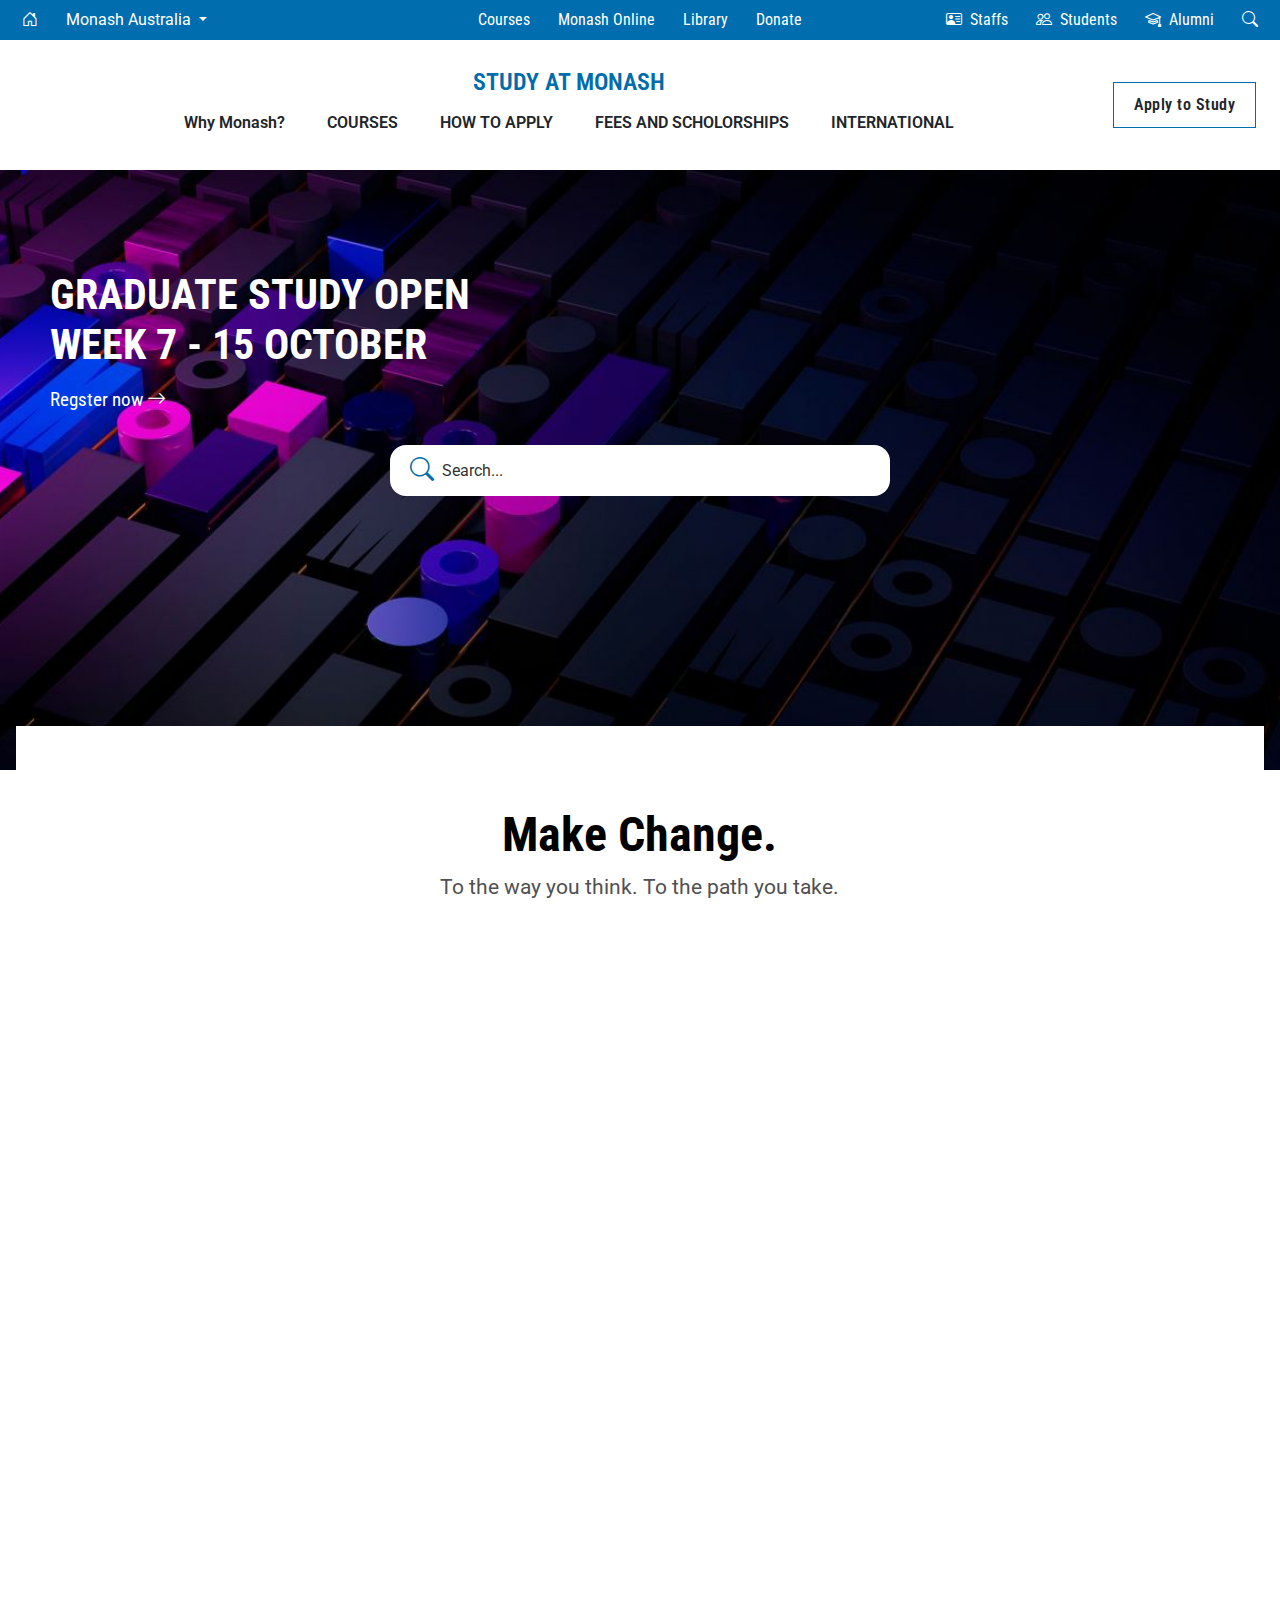
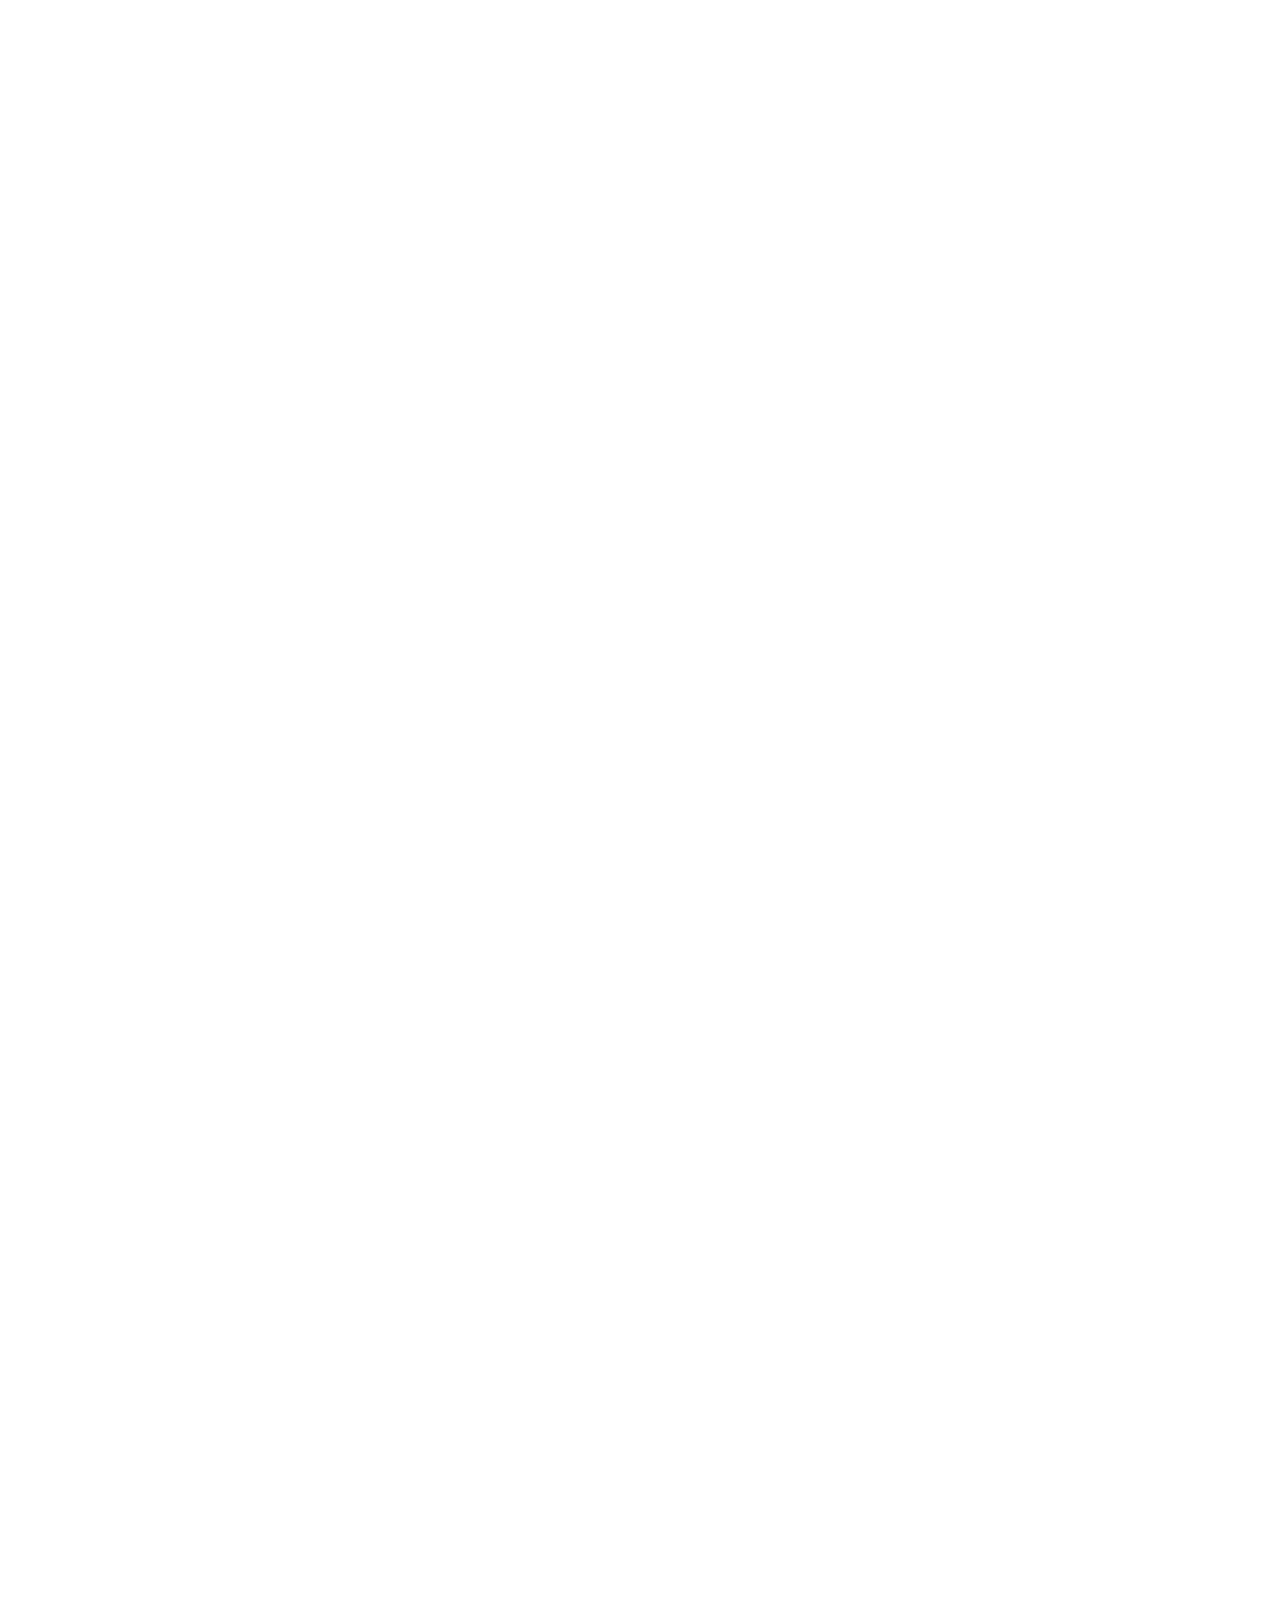
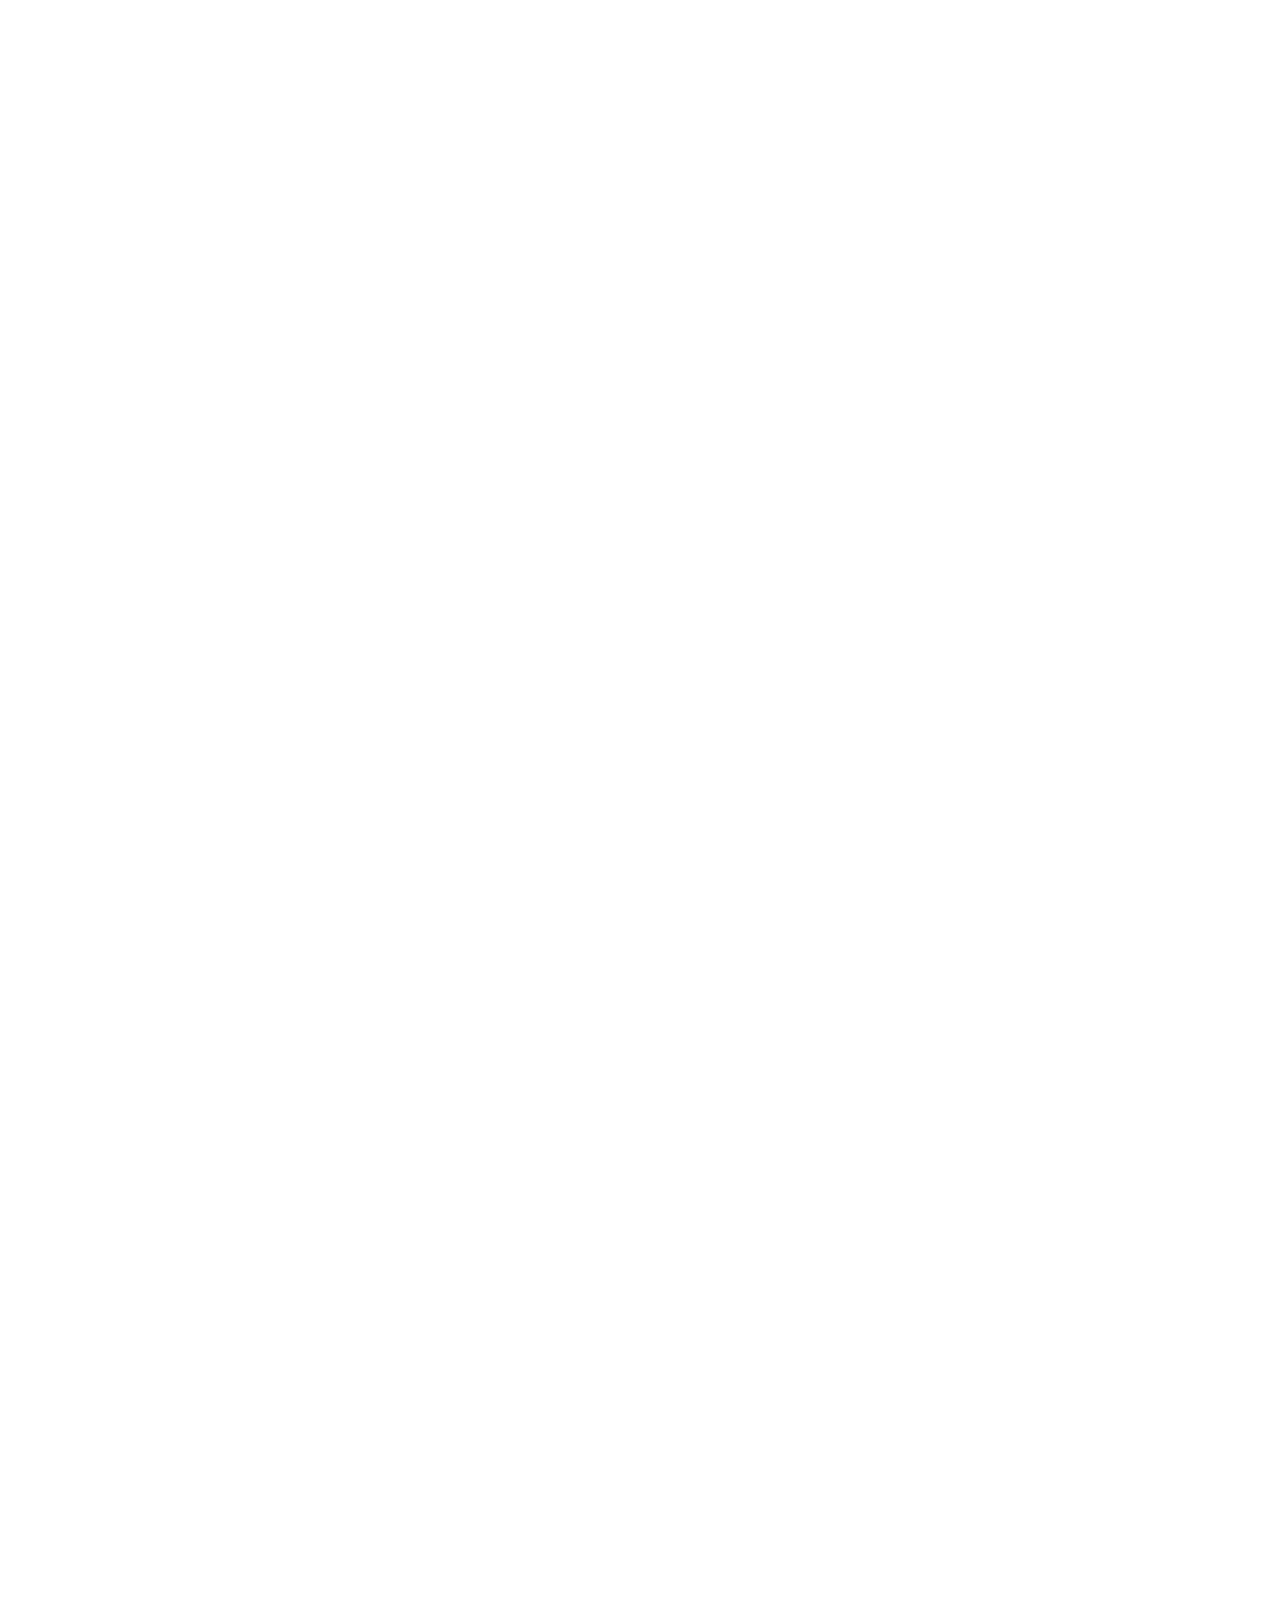
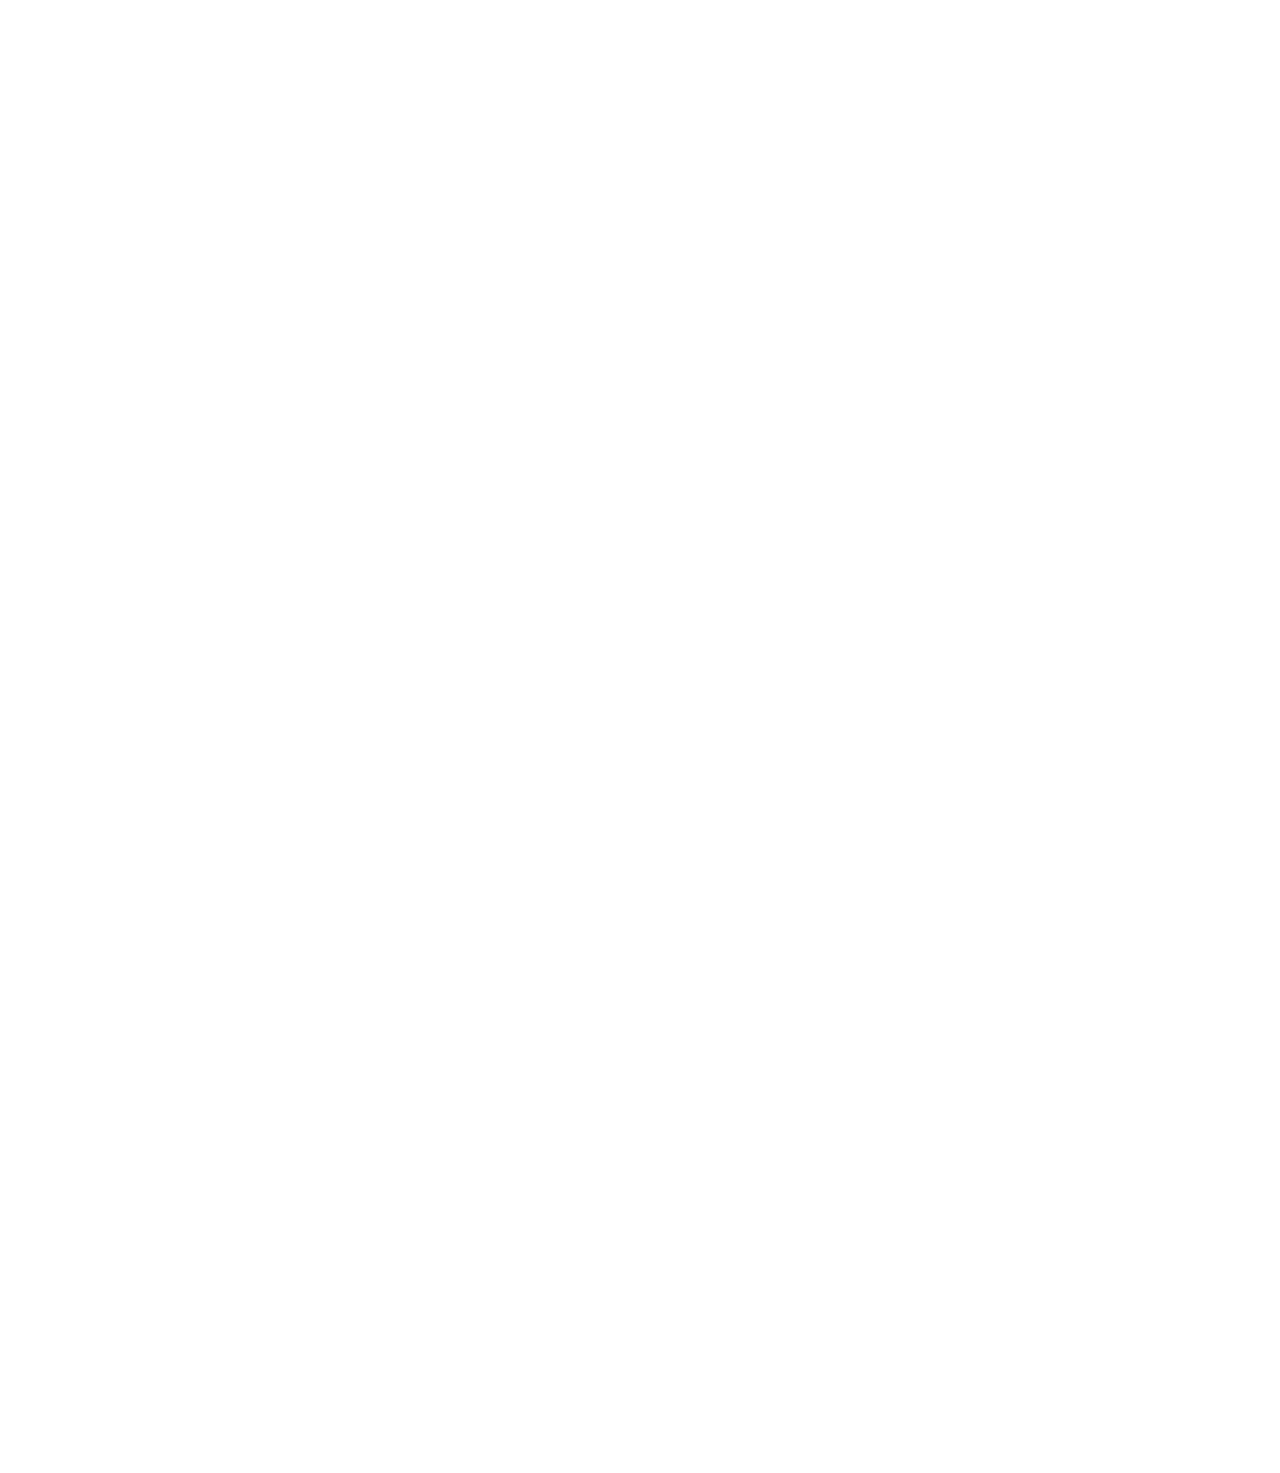
==== commit 04fba98c: "completed" ====
--- a/index.html
+++ b/index.html
@@ -9,6 +9,7 @@
         integrity="sha384-QWTKZyjpPEjISv5WaRU9OFeRpok6YctnYmDr5pNlyT2bRjXh0JMhjY6hW+ALEwIH" crossorigin="anonymous">
     <link rel="stylesheet" href="https://cdn.jsdelivr.net/npm/bootstrap-icons@1.11.3/font/bootstrap-icons.min.css">
     <link rel="stylesheet" href="style.css">
+    <link rel="stylesheet" href="index.css">
 </head>
 
 <body>
@@ -168,13 +169,8 @@
                             More:
                         </button>
                         <ul class="dropdown-menu" aria-labelledby="dropdownMenuButton">
-                            <li><a class="dropdown-item" href="#">Why Monash</a></li>
-                            <li><a class="dropdown-item" href="#">Why Monash</a></li>
-                            <li><a class="dropdown-item" href="#">Something else here</a></li>
-                            <li><a class="dropdown-item" href="#">Something else here</a></li>
-                            <li><a class="dropdown-item" href="#">Something else here</a></li>
-                            <li><a class="dropdown-item" href="#">Something else here</a></li>
-                            <li><a class="dropdown-item" href="#">Something else here</a></li>
+                            <li><a class="dropdown-item" href="#">COURSES</a></li>
+                            <li><a class="dropdown-item" href="#">HOW TO APPLY </a></li>
                         </ul>
                     </li>
                 </ul>
@@ -191,6 +187,13 @@
     </nav>
 
     <section class="search-section d-flex align-items-center justify-content-center">
+        <div class="search-content d-flex flex-column align-items-start gap-2">
+            <h2 class="text-white">Graduate Study Open Week 7 - 15 october</h2>
+            <a href="">
+                <span>Regster now</span>
+                <i class="bi bi-arrow-right"></i>
+            </a>
+        </div>
         <div class="search-form">
             <i class="bi bi-search"></i>
             <div class="search-container">
@@ -202,372 +205,81 @@
 
     <section class="main-wrapper w-100 d-flex flex-column align-items-center p-3">
         <div class="main">
-            <div class="breadcrump">
-                <span><a href="">Home</a></span>
-                <span><a href="">Courses</a></span>
-            </div>
             <div class="content">
                 <div class="content-header">
-                    <h1>Explore our courses</h1>
-                    <p>Wherever you’re headed, you’ll find a course at Monash that can get you there. You’ll graduate
-                        with a qualification that’s internationally recognised and leave with the knowledge and skills
-                        to turn everything you’ve learned into an exciting, rewarding career.</p>
-                    <p class="mt-5">Search for a course below, or explore our 10 study areas to see what’s waiting for
-                        you.</p>
+                    <h1>Make Change.</h1>
+                    <p class="mb-0">To the way you think. To the path you take.
+                    </p>
+                    <p> To the lives of people all over the world.</p>
                 </div>
                 <div class="content-description">
-                    <ul class="nav nav-tabs" id="myTab" role="tablist">
-                        <li class="nav-item" role="presentation">
-                            <button class="nav-link active" id="home-tab" data-bs-toggle="tab" data-bs-target="#home"
-                                type="button" role="tab" aria-controls="home" aria-selected="true">SEARCH COURSES BY
-                                INTEREST AREA</button>
-                        </li>
-                        <li class="nav-item" role="presentation">
-                            <button class="nav-link" id="profile-tab" data-bs-toggle="tab" data-bs-target="#profile"
-                                type="button" role="tab" aria-controls="profile" aria-selected="false">SEARCH COURSES BY
-                                FACULTY</button>
-                        </li>
-                        <li class="nav-item" role="presentation">
-                            <button class="nav-link" id="contact-tab" data-bs-toggle="tab" data-bs-target="#contact"
-                                type="button" role="tab" aria-controls="contact" aria-selected="false">SEARCH COURSES BY
-                                EMERGING CAREER</button>
-                        </li>
-                    </ul>
-                    <div class="tab-content" id="myTabContent">
-                        <div class="tab-pane fade show active" id="home" role="tabpanel" aria-labelledby="home-tab">
-                            <div class="courses-grid">
-                                <div class="course">
-                                    <a>Accounting and finance</a>
-                                    <img src="assets/byArea/Finance-overlay.jpg" alt="">
-                                </div>
-                                <div class="course">
-                                    <a>Architecture</a>
-                                    <img src="assets/byArea/Faculty-Tile-ADA.jpg" alt="">
-                                </div>
-                                <div class="course">
-                                    <a>Arts, languages and humanities</a>
-                                    <img src="assets/byArea/Faculty-Tile-Arts.jpg" alt="">
-                                </div>
-                                <div class="course">
-                                    <a>Business and leadership</a>
-                                    <img src="assets/byArea/Faculty-Tile-Business.jpg" alt="">
-                                </div>
-                                <div class="course">
-                                    <a>Computer science</a>
-                                    <img src="assets/byArea/Computer-Science.jpg" alt="">
-                                </div>
-                                <div class="course">
-                                    <a>Economics</a>
-                                    <img src="assets/byArea/Economics-overlay1.gif" alt="">
-                                </div>
-                                <div class="course">
-                                    <a>Engineering</a>
-                                    <img src="assets/byArea/Faculty-Tile-Engineering.jpg" alt="">
-                                </div>
-                                <div class="course">
-                                    <a>Environement and sustainability</a>
-                                    <img src="assets/byArea/Environment-overlay.gif" alt="">
-                                </div>
-                                <div class="course">
-                                    <a>Information Technology</a>
-                                    <img src="assets/byArea/Faculty-Tile-IT.jpg" alt="">
-                                </div>
-                                <div class="course">
-                                    <a>Law</a>
-                                    <img src="assets/byArea/Faculty-Tile-Law.jpg" alt="">
-                                </div>
-                                <div class="course">
-                                    <a>Media and communication</a>
-                                    <img src="assets/byArea/Media.jpg" alt="">
-                                </div>
-                                <div class="course">
-                                    <a>Medicine</a>
-                                    <img src="assets/byArea/Faculty-Tile-MNHS.jpg" alt="">
-                                </div>
-                                <div class="course">
-                                    <a>Music and performing arts</a>
-                                    <img src="assets/byArea/Music.jpg" alt="">
-                                </div>
-                                <div class="course">
-                                    <a>Nursing</a>
-                                    <img src="assets/byArea/Thematic-Tile-Nursing.jpg" alt="">
-                                </div>
-                                <div class="course">
-                                    <a>Pharmacy and pharmaceutical sciences</a>
-                                    <img src="assets/byArea/Faculty-Tile-Pharmacy-overlay.jpg" alt="">
-                                </div>
-                                <div class="course">
-                                    <a>Politics, philosophy and international relations</a>
-                                    <img src="assets/byArea/Politics-overlay.jpg" alt="">
-                                </div>
-                                <div class="course">
-                                    <a>Psychology</a>
-                                    <img src="assets/byArea/Psychology.jpg" alt="">
-                                </div>
-                                <div class="course">
-                                    <a>Science</a>
-                                    <img src="assets/byArea/Faculty-Tile-Science.jpg" alt="">
-                                </div>
-                                <div class="course">
-                                    <a>Teaching and education</a>
-                                    <img src="assets/byArea/Faculty-Tile-Education.jpg" alt="">
-                                </div>
-                                <div class="more-specification d-flex align-items-center justify-content-between">
-                                    <div
-                                        class="specification d-flex flex-column align-items-center justify-content-center">
-                                        <i class="bi bi-grid-3x3"></i>
-                                        <a href="#">All major and minors</a>
-                                    </div>
-                                    <div
-                                        class="specification d-flex flex-column align-items-center justify-content-center">
-                                        <i class="bi bi-bullseye"></i>
-                                        <a href="#">All specialisations</a>
-                                    </div>
-                                    <div
-                                        class="specification d-flex flex-column align-items-center justify-content-center">
-                                        <i class="bi bi-people"></i>
-                                        <a href="#">Information for parents</a>
-                                    </div>
-                                    <div
-                                        class="specification d-flex flex-column align-items-center justify-content-center">
-                                        <i class="bi bi-chat-text"></i>
-                                        <a href="#">Information for agents</a>
-                                    </div>
-                                </div>
+                    <div class="startegy flex-container">
+                        <div class="card">
+                            <div class="card-content">
+                                <h5>Top-50 University</h5>
+                                <p>We're 37th in the 2022-23 US News
+                                    and World Report Best Global
+                                    Universities Rankings and 42nd
+                                    globally in the QS World University
+                                    Rankings.</p>
+                            </div>
+                            <div class="card-icon">
+                                <img src="assets/index/school-svgrepo-com.svg" alt="">
                             </div>
                         </div>
-                        <div class="tab-pane fade" id="profile" role="tabpanel" aria-labelledby="profile-tab">
-                            <div class="courses-grid">
-                                <div class="course">
-                                    <a>Art, Design and Architecture</a>
-                                    <img src="assets/byArea/Faculty-Tile-ADA.jpg" alt="">
-                                </div>
-                                <div class="course">
-                                    <a>Arts</a>
-                                    <img src="assets/byArea/Faculty-Tile-Arts.jpg" alt="">
-                                </div>
-                                <div class="course">
-                                    <a>Business</a>
-                                    <img src="assets/byArea/Faculty-Tile-Business.jpg" alt="">
-                                </div>
-                                <div class="course">
-                                    <a>Education</a>
-                                    <img src="assets/byArea/Faculty-Tile-Education.jpg" alt="">
-                                </div>
-                                <div class="course">
-                                    <a>Engineering</a>
-                                    <img src="assets/byArea/Faculty-Tile-Engineering.jpg" alt="">
-                                </div>
-                                <div class="course">
-                                    <a>Information Technology</a>
-                                    <img src="assets/byArea/Faculty-Tile-IT.jpg" alt="">
-                                </div>
-                                <div class="course">
-                                    <a>Law</a>
-                                    <img src="assets/byArea/Faculty-Tile-Law.jpg" alt="">
-                                </div>
-                                <div class="course">
-                                    <a>Medical, Nursing and Health Sciences</a>
-                                    <img src="assets/byArea/Faculty-Tile-MNHS.jpg" alt="">
-                                </div>
-                                <div class="course">
-                                    <a>Pharmacy and pharmaceutical sciences</a>
-                                    <img src="assets/byArea/Faculty-Tile-Pharmacy-overlay.jpg" alt="">
-                                </div>
-                                <div class="course">
-                                    <a>Science</a>
-                                    <img src="assets/byArea/Faculty-Tile-Science.jpg" alt="">
-                                </div>
-                                <div class="more-specification d-flex align-items-center justify-content-between">
-                                    <div
-                                        class="specification d-flex flex-column align-items-center justify-content-center">
-                                        <i class="bi bi-grid-3x3"></i>
-                                        <a href="#">All major and minors</a>
-                                    </div>
-                                    <div
-                                        class="specification d-flex flex-column align-items-center justify-content-center">
-                                        <i class="bi bi-bullseye"></i>
-                                        <a href="#">All specialisations</a>
-                                    </div>
-                                    <div
-                                        class="specification d-flex flex-column align-items-center justify-content-center">
-                                        <i class="bi bi-people"></i>
-                                        <a href="#">Information for parents</a>
-                                    </div>
-                                    <div
-                                        class="specification d-flex flex-column align-items-center justify-content-center">
-                                        <i class="bi bi-chat-text"></i>
-                                        <a href="#">Information for agents</a>
-                                    </div>
-                                </div>
-
+                        <div class="card">
+                            <div class="card-content">
+                                <h5>Flexible study options</h5>
+                                <p>
+                                    Specialist courses and 60+ double
+                                    degrees across 10 interest areas
+                                </p>
+                            </div>
+                            <div class="card-icon">
+                                <img src="assets/index/certificate-diploma-degree-svgrepo-com.svg" alt="">
                             </div>
                         </div>
-                        <div class="tab-pane fade" id="contact" role="tabpanel" aria-labelledby="contact-tab">
-                            <div class="courses-grid">
-                                <div class="course">
-                                    <a>Artificial Intelligence</a>
-                                    <img src="assets/byEmergingCareer/Finance-overlay.jpg" alt="">
-                                </div>
-                                <div class="course">
-                                    <a>Cybersecurity</a>
-                                    <img src="assets/byEmergingCareer/Careers-Tile-Cybersecurity.jpg" alt="">
-                                </div>
-                                <div class="course">
-                                    <a>Data Science</a>
-                                    <img src="assets/byEmergingCareer/Careers-Tile-Data-Science.jpg" alt="">
-                                </div>
-                                <div class="course">
-                                    <a>Digital Marketing</a>
-                                    <img src="assets/byEmergingCareer/Careers-Tile-Digital-Marketing.jpg" alt="">
-                                </div>
-                                <div class="course">
-                                    <a>Medtech</a>
-                                    <img src="assets/byEmergingCareer/Careers-Tile-Med-Tech.jpg" alt="">
-                                </div>
-                                <div class="course">
-                                    <a>Renewable Energy</a>
-                                    <img src="assets/byEmergingCareer/Careers-TileRenewable-Energy.jpg" alt="">
-                                </div>
-                                <div class="course">
-                                    <a>Sustainable building and design</a>
-                                    <img src="assets/byEmergingCareer/Careers-Tile-Sustainable-Building-Design.jpg"
-                                        alt="">
-                                </div>
-                                <div class="more-specification d-flex align-items-center justify-content-between">
-                                    <div
-                                        class="specification d-flex flex-column align-items-center justify-content-center">
-                                        <i class="bi bi-grid-3x3"></i>
-                                        <a href="#">All major and minors</a>
-                                    </div>
-                                    <div
-                                        class="specification d-flex flex-column align-items-center justify-content-center">
-                                        <i class="bi bi-bullseye"></i>
-                                        <a href="#">All specialisations</a>
-                                    </div>
-                                    <div
-                                        class="specification d-flex flex-column align-items-center justify-content-center">
-                                        <i class="bi bi-people"></i>
-                                        <a href="#">Information for parents</a>
-                                    </div>
-                                    <div
-                                        class="specification d-flex flex-column align-items-center justify-content-center">
-                                        <i class="bi bi-chat-text"></i>
-                                        <a href="#">Information for agents</a>
-                                    </div>
-                                </div>
-
-
+                        <div class="card">
+                            <div class="card-content">
+                                <h5>Generous Scholorships</h5>
+                                <p>400+ types of scholarships that
+                                    reward talent and unlock potential</p>
+                            </div>
+                            <div class="card-icon">
+                                <img src="assets/index/graduation-cap-svgrepo-com.svg" alt="">
                             </div>
                         </div>
                     </div>
-                    <div class="view-courses">
-                        <h2 class="mb-3">View all courses for</h2>
-                        <div class="courses-list">
-                            <a class="card card-content">
-                                <div class="card-title">
-                                    Udergraduate degrees
-                                </div>
-                                <div class="card-description">
-                                    <p>View all courses for undergrad degrees.</p>
-                                </div>
-                            </a>
-                            <a class="card card-content">
-                                <div class="card-title">
-                                    Double degrees
-                                </div>
-                                <div class="card-description">
-                                    <p>View all courses for double degrees.</p>
-                                </div>
-                            </a>
-                            <a class="card card-content">
-                                <div class="card-title">
-                                    Graaduate
-                                </div>
-                                <div class="card-description">
-                                    <p>View all courses for graduate degrees.</p>
-                                </div>
-                            </a>
-                            <a class="card card-content">
-                                <div class="card-title">
-                                    Doctorate / PhD
-                                </div>
-                                <div class="card-description">
-                                    <p>View all courses for doctorate/PhD degrees.</p>
-                                </div>
-                            </a>
-                            <a class="card card-content">
-                                <div class="card-title">
-                                    Research degrees
-                                </div>
-                                <div class="card-description">
-                                    <p>View all courses for research degrees.</p>
-                                </div>
-                            </a>
-                            <a class="card card-content">
-                                <div class="card-title">
-                                    Professional development
-                                </div>
-                                <div class="card-description">
-                                    <p>View all courses for professional development.</p>
-                                </div>
+
+                    <div class="big-card card d-flex flex-row align-items-center justify-content-center gap-3 mt-5">
+                        <div class="card-content">
+                            <h4>Make your change with Monash</h4>
+                            <p>Our academics, students, staff, alumni and donors make up a
+                                community of change makers. Using Al tools, we re-created a version
+                                of our community's younger selves to listen to their stories, and help
+                                them answer the age-old question: would your younger self be proud?</p>
+                            <p>Whether you want to change your life, your career, your community, or the future, it
+                                starts at Monash. Make your change at Monash.</p>
+                            <a href="" class="btn primary-button">Watch the videos</a>
+                        </div>
+                        <div class="card-image">
+                            <img src="assets/index/banner.static (2).jpg" alt="">
+                            <a class="play-btn">
+                                <i class="bi bi-play"></i>
                             </a>
                         </div>
-                    </div>
-                    <div class="specialisations mt-5 w-100">
-                        <h2>Majors, extended majors, minors and specialisations</h2>
-                        <p>As you start your course, you might find that there’s an area of study that really excites or
-                            inspires you. Majors, extended majors and minors are available in undergraduate
-                            comprehensive courses or where you have enough free electives. They enable you to
-                            concentrate on your area of interest from day one or decide on your preferred major at a
-                            later stage. Majors have eight units studied over three years, minors have four units
-                            studied over at least two years and extended majors have 12 units studied over three years.
-                        </p>
-                        <p> Specialisations, available in specialist courses only, allow you to dive deeper into the
-                            particular area of study that interests you. This occurs from day one of your course and
-                            enables you to truly pursue your passion.</p>
-                        <p class="mb-3">At Monash, we pride ourselves on offering a broad range of flexible, easily
-                            understood
-                            course options that students need to build successful careers. This video explains how they
-                            work.</p>
-
-                    </div>
-                    <div class="video d-flex align-items-center justify-content-center">
-                        <iframe width="660" height="400"
-                            src="https://www.youtube.com/embed/Te2UKjSSXlg?si=oSQxawhUb9v7Ogha"
-                            title="YouTube video player" frameborder="0"
-                            allow="accelerometer; autoplay; clipboard-write; encrypted-media; gyroscope; picture-in-picture; web-share"
-                            referrerpolicy="strict-origin-when-cross-origin" allowfullscreen></iframe>
-                    </div>
-                    <div class="view-more">
-                        <div class="card d-flex flex-column align-items-center justify-content-center gap-2">
-                            <div class="image-container">
-                                <img src="assets/lecture-hall.jpg" alt="">
-                            </div>
-                            <div class="card-content"> <a href="#">See all undergraduate majors, extended majors and
-                                    minors</a></div>
-
-                        </div>
-                        <div class="card d-flex flex-column align-items-center justify-content-center gap-2">
-                            <div class="image-container">
-                                <img src="assets/med-lab.jpg" alt="">
-                            </div>
-                            <div class="card-content"> <a href="#">See all undergraduate majors, extended majors and
-                                    minors</a></div>
-
-                        </div>
-
-                    </div>
+
+                    </div>
+
                     <div class="blog-card card d-flex flex-row align-items-center justify-content-between">
                         <div class="left">
-                            <img src="assets/banner.static.jpg" alt="">
+                            <img src="assets/index/Technology-and-engineering.jpg" alt="">
                         </div>
                         <div class="right d-flex flex-column justify-content-between">
-                            <a class="card-title">Breaking Barriers to help you get into your dream course</a>
-                            <p>No matter the circumstances, we recognise and support talent. That's why we offer two
-                                schemes – the Monash Guarantee and the Special Entry Access Scheme (SEAS) – that can
-                                help you enter your preferred course, even if your ATAR is below the lowest selection
-                                rank.</p>
+                            <a class="card-title">Our lens on global current affairs</a>
+                            <p>Monash Lens brings you compelling storytelling and expert commentary from our leading
+                                academics who are changing the world.
+                                Access the latest research and insights here-</p>
                         </div>
                     </div>
                 </div>
@@ -575,6 +287,388 @@
 
         </div>
     </section>
+
+
+    <section class="world-ranking my-5 d-flex align-items-center justify-content-center gap-2 flex-column py-5 px-4">
+        <h1 class="text-white">Our world university rankings</h1>
+        <p class="text-white">We've achieved an enviable reputation for research and teaching excellence
+            in a short
+            50 years and are ranked among the world's top universities.</p>
+        <div class="flex-container mt-3 px-3">
+            <div class="card card-transparent">
+                <div class="card-highlight">
+                    <span></span>
+                    <p><i class="bi bi-globe-americas"></i></p>
+                </div>
+                <div class="card-content">
+                    <h4>Ranked 37th globally</h4>
+                    <p>2025 QS World University
+                        Rankings.</p>
+                </div>
+            </div>
+            <div class="card card-transparent">
+                <div class="card-highlight">
+                    <span>#</span>
+                    <p>2</p>
+                </div>
+                <div class="card-content">
+                    <h4>Pharmacy and pharmacology
+                    </h4>
+                    <p>Ranked #2 in the world and #1 in Australia, QS World University Rankings by Subject 2023.
+
+                    </p>
+                </div>
+            </div>
+            <div class="card card-transparent">
+                <div class="card-highlight">
+                    <span>#</span>
+                    <p>3</p>
+                </div>
+                <div class="card-content">
+                    <h4>Nursing</h4>
+                    <p>Ranked #3 in the world and equal #1 in Australia, ShanghaiRanking Global Ranking of Academic
+                        Subjects
+                        (GRAS) 2023.
+
+                    </p>
+                </div>
+            </div>
+            <div class="card card-transparent">
+                <div class="card-highlight">
+                    <span></span>
+                    <p><i class="bi bi-graph-up"></i></p>
+                </div>
+                <div class="card-content">
+                    <h4>35th in the world
+                    </h4>
+                    <p>We rank 35th in the US News and World Report 2024-25 Best Global Universities Rankings.
+
+                    </p>
+                </div>
+            </div>
+        </div>
+        </div>
+    </section>
+
+    <div class="big-card big-card-out card my-5">
+        <a href="" class="highlight-text">
+            Strategic Plan
+        </a>
+        <div class="left-part">
+            <h3>Impact 2030
+            </h3>
+            <p>Monash University has the ambition and capabilities through its excellence in education and research, its
+                record for innovation and collaboration, and its international profile to address the global challenges
+                of our age. We encourage you to read our Strategic Plan, Impact 2030, and join our commitment to
+                ensuring a better future for ourselves and for the communities in which we study, work, live and engage.
+            </p>
+            <a href="" class="btn primary-button">Find out more</a>
+        </div>
+        <div class="right-part h-100">
+            <img class="h-100" src="assets/index/banner.static (4).jpg" alt="">
+            <div class="play-btn">
+                <i class="bi bi-play"></i>
+            </div>
+        </div>
+    </div>
+
+    <div class="monash-explorer my-5">
+        <div class="video">
+            <video src="assets/index/earth_tiny.mp4" autoplay loop muted></video>
+        </div>
+        <div class="centerd-card d-flex flex-column align-items-center justify-content-center">
+            <h2>Monash Explorer</h2>
+            <p class="mb-0">Discover life at Monash University through the eyes of students, staff, alumni and
+                academics.</p>
+            <p>Anytime. Anywhere.
+            </p>
+            <a href="" class="btn primary-button">Explore now</a>
+        </div>
+    </div>
+
+    <h3 class="text-center my-3">Latest News</h3>
+
+    <div class="card news-big-card my-4">
+        <div class="left-image">
+            <img src="assets/index/GettyImages-2148837059-2.jpg" alt="">
+        </div>
+        <div class="right-content">
+            <div class="top-content">
+                <h2>Study reveals cost saving alternatives to knee
+                    replacement surgery</h4>
+                    <p>An innovative Monash University-led study has shown that structured
+                        education and exercise therapy may be cost-effective measures that delay
+                        or avoid knee replacement surgery in people with lower pain levels, while
+                        improving healthcare sustainability.</p>
+            </div>
+            <p class="footer-news-big-card">MEDICINE & HEALTH</p>
+        </div>
+    </div>
+
+    <div class="news-boxes">
+        <div class="card d-flex align-items-start justify-content-between left-part-news-box">
+            <h2 class="news-title">First human vagus nerve
+                recordings pinpoint
+                cardiovascular signals</h2>
+            <div class="image-container">
+                <img src="assets/index/Spine-sketch.-LOW-RES-Credit-Joyce-Hankins-via-Unsplash-1.jpg" alt="">
+            </div>
+            <div class="news-content">
+                The team that first recorded vagus nerve
+                signals in humans has isolated the
+                electrical activity of individual neurones
+                responsible for cardiovascular regulation.
+            </div>
+            <div class="news-date">
+                1 October 2024
+            </div>
+            <a class="news-footer">
+                MEDICINE & HEALTH
+            </a>
+        </div>
+        <div class="right-part-news-box">
+            <div class="right-part-top">
+                <div class="card">
+                    <div class="d-flex flex-column">
+                        <h2 class="news-title">Harnessing extended reality to
+                            drown the fear of water</h2>
+                        <div class="news-content">
+                            <p>
+                                <b>Monash University human-computer
+                                    interaction researchers have developed
+                                    a playful water-inspired extended
+                                    reality system using floatation tanks to
+                                    help reduce aquaphobia.</b>
+                            </p>
+                        </div>
+                        <div class="news-date">
+                            1 October 2024
+                        </div>
+                    </div>
+                    <a href="" class="news-footer">
+                        ENGINEERING & TECHNOLOGY
+                    </a>
+                </div>
+                <div class="card">
+                    <h2 class="news-title">Use artificial intelligence to
+                        reduce risks to critical mineral
+                        supply</h2>
+                    <div class="news-content">
+                        <p>
+                            Australia risks losing its world-leading
+                            advantage in critical and rare minerals
+                            used for clean energy, electric vehicles
+                            and batteries for solar energy, unless it
+                            embraces artificial intelligence in the
+                            mining sector, according to research trom
+                            Monash University and the I-Jniversity ot
+                            Tasmania.
+                        </p>
+                    </div>
+                    <div class="news-date">
+                        1 October 2024
+                    </div>
+                    <a href="" class="news-footer">
+                        Business
+                    </a>
+                </div>
+            </div>
+            <div class="right-bottom-part">
+                <div class="blog-card card d-flex flex-row align-items-center justify-content-between">
+                    <div class="left">
+                        <img src="assets/index/_MP_4738-1-2-1.jpg" alt="">
+                    </div>
+                    <div class="right d-flex flex-column justify-content-between">
+                        <h2 class="news-title">Monash gains fifth Science in
+                            Australia Gender Equity (SAGE)
+                            Cygnet Award</h2>
+                        <div class="news-content">
+                            <p>Monasn University nas been awarded its fifth
+                                Science in Australia Gender Equity (SAGE)
+                                Cygnet Award</p>
+                        </div>
+                        <div class="news-footer">
+                            UNIVERSITY NEWS
+                        </div>
+                    </div>
+                </div>
+            </div>
+        </div>
+    </div>
+    <div class="w-100 d-flex align-items-center justify-content-center mb-4">
+        <a href="" class="btn primary-button">View More Articles</a>
+    </div>
+
+
+    <div id="imageCarousel" class="carousel slide my-5">
+        <div class="carousel-inner">
+            <!-- Slide 1 -->
+            <div class="carousel-item active">
+                <div class="image-grid">
+                    <div class="image">
+                        <img src="https://curator-assets.b-cdn.net/66baac04-a650-4395-81bb-5d1a1779fa1b/358171567.jpg"
+                            alt="Image 1">
+                        <div class="image-hover-content">
+                            <a href="" class="author">Monash University</a>
+                            <p>From Monday, join us for an unmissable week of events with our leading academics, current
+                                postgraduate students, and expert staff! 📚</p>
+                            <p>Whether you’re looking to dive deep into your passion, explore a new field, or learn how
+                                graduate study can help you stand out in a competitive job market, this week is for you.
+                            </p>
+                            <button class="btn read-more" data-bs-toggle="modal" data-bs-target="#readmoreModal">Read
+                                More</buthref=>
+                        </div>
+                        <div class="social-media">
+                            <i class="bi bi-instagram"></i>
+                        </div>
+                    </div>
+                    <div class="image">
+                        <img src="https://via.placeholder.com/150" alt="Image 2">
+                    </div>
+                    <div class="image">
+                        <img src="https://via.placeholder.com/150" alt="Image 3">
+                    </div>
+                    <div class="image">
+                        <img src="https://via.placeholder.com/150" alt="Image 2">
+                    </div>
+                    <div class="image">
+                        <img src="https://via.placeholder.com/150" alt="Image 3">
+                    </div>
+                    <div class="image">
+                        <img src="https://via.placeholder.com/150" alt="Image 2">
+                    </div>
+                    <div class="image">
+                        <img src="https://via.placeholder.com/150" alt="Image 3">
+                    </div>
+                    <div class="image">
+                        <img src="https://via.placeholder.com/150" alt="Image 2">
+                    </div>
+                </div>
+            </div>
+
+            <!-- Slide 2 -->
+            <div class="carousel-item">
+                <div class="image-grid">
+                    <div class="image">
+                        <img src="https://via.placeholder.com/150" alt="Image 1">
+                    </div>
+                    <div class="image">
+                        <img src="https://via.placeholder.com/150" alt="Image 2">
+                    </div>
+                    <div class="image">
+                        <img src="https://via.placeholder.com/150" alt="Image 3">
+                    </div>
+                    <div class="image">
+                        <img src="https://via.placeholder.com/150" alt="Image 2">
+                    </div>
+                    <div class="image">
+                        <img src="https://via.placeholder.com/150" alt="Image 3">
+                    </div>
+                    <div class="image">
+                        <img src="https://via.placeholder.com/150" alt="Image 2">
+                    </div>
+                    <div class="image">
+                        <img src="https://via.placeholder.com/150" alt="Image 3">
+                    </div>
+                    <div class="image">
+                        <img src="https://via.placeholder.com/150" alt="Image 2">
+                    </div>
+                </div>
+            </div>
+
+            <!-- Slide 3 -->
+            <div class="carousel-item">
+                <div class="image-grid">
+                    <div class="image">
+                        <img src="https://via.placeholder.com/150" alt="Image 1">
+                    </div>
+                    <div class="image">
+                        <img src="https://via.placeholder.com/150" alt="Image 2">
+                    </div>
+                    <div class="image">
+                        <img src="https://via.placeholder.com/150" alt="Image 3">
+                    </div>
+                    <div class="image">
+                        <img src="https://via.placeholder.com/150" alt="Image 2">
+                    </div>
+                    <div class="image">
+                        <img src="https://via.placeholder.com/150" alt="Image 3">
+                    </div>
+                    <div class="image">
+                        <img src="https://via.placeholder.com/150" alt="Image 2">
+                    </div>
+                    <div class="image">
+                        <img src="https://via.placeholder.com/150" alt="Image 3">
+                    </div>
+                    <div class="image">
+                        <img src="https://via.placeholder.com/150" alt="Image 2">
+                    </div>
+                </div>
+            </div>
+        </div>
+
+        <!-- Carousel controls -->
+        <button class="carousel-control-prev" type="button" data-bs-target="#imageCarousel" data-bs-slide="prev">
+            <i class="bi  bi-chevron-left"></i>
+        </button>
+        <button class="carousel-control-next" type="button" data-bs-target="#imageCarousel" data-bs-slide="next">
+            <i class="bi  bi-chevron-right"></i>
+        </button>
+    </div>
+
+    <!-- Readmore modal -->
+    <div class="modal fade" id="readmoreModal" tabindex="-1" aria-labelledby="readmoreModal" aria-hidden="true">
+        <div class="modal-dialog  modal-dialog-centered modal-lg post-modal">
+            <div class="modal-content ">
+                <div class="modal-body">
+                    <div class="content-modal d-flex">
+                        <div class="post-poster">
+                            <img src="https://curator-assets.b-cdn.net/66baac04-a650-4395-81bb-5d1a1779fa1b/358171567.jpg"
+                                alt="">
+                        </div>
+                        <div class="post-details">
+                            <div class="post-header">
+                                <div class="social-media">
+                                    <i class="bi bi-instagram"></i>
+                                </div>
+                                <div class="user">
+                                    <p class="mb-0">monash_uni</p>
+                                    <p>@monash_uni</p>
+                                </div>
+                                <button type="button" class="btn close-btn" data-bs-dismiss="modal">
+                                    <i class="bi bi-x"></i>
+                                </button>
+                            </div>
+                            <hr>
+                            <div class="post-time">
+                                6 HOURS AGO
+                            </div>
+                            <div class="post-content">
+                                <pre>From Monday, join us for an unmissable week of events with our leading academics, current postgraduate students, and expert staff! 📚
+
+Whether you’re looking to dive deep into your passion, explore a new field, or learn how graduate study can help you stand out in a competitive job market, this week is for you.
+
+Don’t miss out on this opportunity to shape your future.
+
+Head to the link in our bio to learn more. 🔗 👆
+
+#MonashUni #ChangeIt
+                                </pre>
+                            </div>
+                            <div class="goto-original-post">
+                                Go to original post
+                            </div>
+                            <div class="post-engagements">
+                                <div class="likes">0 Likes</div>
+                                <div class="comments">0 Comments</div>
+                            </div>
+                        </div>
+                    </div>
+                </div>
+            </div>
+        </div>
+    </div>
+
 
     <div class="sidebar">
         <div class="side-top-bar top-bar w-100 justify-content-start">
@@ -609,7 +703,8 @@
                             <li class="submenu-back"><a class="dropdown-item" href="#">Back</a></li>
                             <li><a href="#" class="dropdown-item">Part-time studying</a></li>
                             <li class="dropdown-submenu">
-                                <a class="dropdown-item dropdown-toggle" href="#" role="button">Mature age learning</a>
+                                <a class="dropdown-item dropdown-toggle" href="#" role="button">Mature age
+                                    learning</a>
                                 <ul class="dropdown-menu">
                                     <li class="submenu-back"><a class="dropdown-item" href="#">Back</a></li>
                                     <li><a href="#" class="dropdown-item">Monash access program</a></li>
@@ -632,8 +727,10 @@
                                     <li><a href="#" class="dropdown-item">Engineering</a></li>
                                     <li><a href="#" class="dropdown-item">Information Technology</a></li>
                                     <li><a href="#" class="dropdown-item">Law</a></li>
-                                    <li><a href="#" class="dropdown-item">Medicine, Nursing and Health Services</a></li>
-                                    <li><a href="#" class="dropdown-item">Pharmacy and Pharmaceutical Services</a></li>
+                                    <li><a href="#" class="dropdown-item">Medicine, Nursing and Health Services</a>
+                                    </li>
+                                    <li><a href="#" class="dropdown-item">Pharmacy and Pharmaceutical Services</a>
+                                    </li>
                                     <li><a href="#" class="dropdown-item">Science</a></li>
                                 </ul>
                             </li>
@@ -667,7 +764,8 @@
                             <li><a href="#" class="dropdown-item">Collins Street campus</a></li>
                             <li><a href="#" class="dropdown-item">Law Chambers</a></li>
                             <li class="dropdown-submenu">
-                                <a class="dropdown-item dropdown-toggle" href="#" role="button">Life in Melbourne</a>
+                                <a class="dropdown-item dropdown-toggle" href="#" role="button">Life in
+                                    Melbourne</a>
                                 <ul class="dropdown-menu">
                                     <li><a href="#" class="dropdown-item">Cost of living</a></li>
                                     <li><a href="#" class="dropdown-item">Bringing family (child care)</a></li>
@@ -707,32 +805,38 @@
                         </ul>
                     </li>
                     <li class="dropdown-submenu">
-                        <a class="dropdown-item dropdown-toggle" href="#" role="button">Information for high-achieving
+                        <a class="dropdown-item dropdown-toggle" href="#" role="button">Information for
+                            high-achieving
                             school students</a>
                         <ul class="dropdown-menu">
                             <li class="dropdown-submenu">
                                 <a class="dropdown-item dropdown-toggle" href="#" role="button">Monash Scholars</a>
                                 <ul class="dropdown-menu">
-                                    <li><a href="#" class="dropdown-item">Monash Scholars frquently asked questions</a>
+                                    <li><a href="#" class="dropdown-item">Monash Scholars frquently asked
+                                            questions</a>
                                     </li>
                                     <li><a href="#" class="dropdown-item">Operoo FAQs</a></li>
                                     <li class="dropdown-submenu">
-                                        <a class="dropdown-item dropdown-toggle" href="#" role="button">Monash Scholars
+                                        <a class="dropdown-item dropdown-toggle" href="#" role="button">Monash
+                                            Scholars
                                             events</a>
                                         <ul class="dropdown-menu">
                                             <li><a href="#" class="dropdown-item">Year 11 - Networking and Effective
                                                     Communication</a></li>
-                                            <li><a href="#" class="dropdown-item">Monash Scholars APplication Intake</a>
+                                            <li><a href="#" class="dropdown-item">Monash Scholars APplication
+                                                    Intake</a>
                                             </li>
                                             <li><a href="#" class="dropdown-item">Monash Scholars Successful
                                                     Application</a></li>
                                             <li><a href="#" class="dropdown-item">Monash Scholars Years 10 Team
                                                     Building</a></li>
-                                            <li><a href="#" class="dropdown-item">Monash Scholars - What it takes to be
+                                            <li><a href="#" class="dropdown-item">Monash Scholars - What it takes to
+                                                    be
                                                     a doctor</a></li>
                                             <li><a href="#" class="dropdown-item">Monash Scholars Year 12 Beat
                                                     Procastination! Conquer Time! Webinar</a></li>
-                                            <li><a href="#" class="dropdown-item">Year 11 Monash Scholars: Choose Your
+                                            <li><a href="#" class="dropdown-item">Year 11 Monash Scholars: Choose
+                                                    Your
                                                     Own Adventure</a></li>
                                             <li><a href="#" class="dropdown-item">Monash Scholars Year 10 Event:
                                                     Preparing for Year 11 and 12</a></li>
@@ -740,11 +844,13 @@
                                                     Mind</a></li>
                                             <li><a href="#" class="dropdown-item">Monash Scholars - What it takes to
                                                     build a career with Economics</a></li>
-                                            <li><a href="#" class="dropdown-item">Year 11 and 12 Study Skills Webinar -
+                                            <li><a href="#" class="dropdown-item">Year 11 and 12 Study Skills
+                                                    Webinar -
                                                     Study Hacks for Academic Success</a></li>
                                             <li><a href="#" class="dropdown-item">Monash Scholars - What it takes to
                                                     make data your career</a></li>
-                                            <li><a href="#" class="dropdown-item">Monash Scholars - What it takes to be
+                                            <li><a href="#" class="dropdown-item">Monash Scholars - What it takes to
+                                                    be
                                                     Lawyer!</a></li>
                                         </ul>
                                     </li>
@@ -775,7 +881,8 @@
                             </li>
                         </ul>
                     </li>
-                    <li><a href="#" class="dropdown-item">Information for interstate students studying in Australia</a>
+                    <li><a href="#" class="dropdown-item">Information for interstate students studying in
+                            Australia</a>
                     </li>
                     <li><a href="#" class="dropdown-item">Information for students studying at Australian secondary
                             schools</a>
@@ -824,7 +931,8 @@
                             <li><a href="#" class="dropdown-item">Accounting - B2029</a></li>
                             <li><a href="#" class="dropdown-item">Accounting - B6038</a></li>
                             <li><a href="#" class="dropdown-item">Actuarial Science - B2033</a></li>
-                            <li><a href="#" class="dropdown-item">Actuarial Science and Actuarial Studies - B6060</a>
+                            <li><a href="#" class="dropdown-item">Actuarial Science and Actuarial Studies -
+                                    B6060</a>
                             </li>
                             <li><a href="#" class="dropdown-item">Actuarial Studies - B6014</a></li>
                             <li><a href="#" class="dropdown-item">Addictive Behaviours - M4018</a></li>
@@ -833,7 +941,8 @@
                             <li><a href="#" class="dropdown-item">Addressing the Needs of EAL Students in Primary
                                     Classrooms - PDD1008</a></li>
                             <li><a href="#" class="dropdown-item">Advanced Clinical Nursing - M6031</a></li>
-                            <li><a href="#" class="dropdown-item">Advanced Coaching Skills for Educational Leadership -
+                            <li><a href="#" class="dropdown-item">Advanced Coaching Skills for Educational
+                                    Leadership -
                                     PDD1078</a></li>
                             <li><a href="#" class="dropdown-item">Advanced Engineering - E6017</a></li>
                             <li><a href="#" class="dropdown-item">Advanced Executive Diabetes Education Program -
@@ -859,7 +968,8 @@
                             <li><a href="#" class="dropdown-item">Applied Data Science - S2010</a></li>
                             <li><a href="#" class="dropdown-item">Applied Data Science Advanced - S3003</a></li>
                             <li><a href="#" class="dropdown-item">Applied Econometrics - B6036</a></li>
-                            <li><a href="#" class="dropdown-item">Applied Econometrics and Advanced Finance - B6043</a>
+                            <li><a href="#" class="dropdown-item">Applied Econometrics and Advanced Finance -
+                                    B6043</a>
                             </li>
                             <li><a href="#" class="dropdown-item">Applied Linguistics - A4016</a></li>
                             <li><a href="#" class="dropdown-item">Applied Linguistics - A6001</a></li>
@@ -867,7 +977,8 @@
                             <li><a href="#" class="dropdown-item">Applying Behavioural Science to Create Change -
                                     PDU1004</a></li>
                             <li><a href="#" class="dropdown-item">Architectural Design - F2001</a></li>
-                            <li><a href="#" class="dropdown-item">Architectural Design and Architecture - F6003</a></li>
+                            <li><a href="#" class="dropdown-item">Architectural Design and Architecture - F6003</a>
+                            </li>
                             <li><a href="#" class="dropdown-item">Architecture - F6001</a></li>
                             <li><a href="#" class="dropdown-item">Art and Design - 2613</a></li>
                             <li><a href="#" class="dropdown-item">Art, Design and Architecture - 1322</a></li>
@@ -895,7 +1006,8 @@
                             <li><a href="#" class="dropdown-item">Banking and Finance - B2042</a></li>
                             <li><a href="#" class="dropdown-item">Banking and Finance - B6004</a></li>
                             <li><a href="#" class="dropdown-item">Behaviour Change - S4009</a></li>
-                            <li><a href="#" class="dropdown-item">Behaviour Change and Implementation Science for Health
+                            <li><a href="#" class="dropdown-item">Behaviour Change and Implementation Science for
+                                    Health
                                     and Social Care Improvement - PDM1155</a></li>
                             <li><a href="#" class="dropdown-item">Behaviour and Systemic Change - S6011</a></li>
                             <li><a href="#" class="dropdown-item">Bioethics - A4003</a></li>
@@ -906,7 +1018,8 @@
                             <li><a href="#" class="dropdown-item">Biomedical and Health Science - M6003</a></li>
                             <li><a href="#" class="dropdown-item">Biostatistics - M5017</a></li>
                             <li><a href="#" class="dropdown-item">Biostatistics - M6025</a></li>
-                            <li><a href="#" class="dropdown-item">Biostatistics for Clinical and Public Health Research
+                            <li><a href="#" class="dropdown-item">Biostatistics for Clinical and Public Health
+                                    Research
                                     - PDM1041</a></li>
                             <li><a href="#" class="dropdown-item">Biotechnology - M6030</a></li>
                             <li><a href="#" class="dropdown-item">Business - B2000</a></li>
@@ -928,19 +1041,23 @@
                             <li><a href="#" class="dropdown-item">Business and Arts - B2019</a></li>
                             <li><a href="#" class="dropdown-item">Business and Banking and Finance - B2035</a></li>
                             <li><a href="#" class="dropdown-item">Business and Economics - 0029</a></li>
-                            <li><a href="#" class="dropdown-item">Business and Information Technology - B2017</a></li>
+                            <li><a href="#" class="dropdown-item">Business and Information Technology - B2017</a>
+                            </li>
                             <li><a href="#" class="dropdown-item">Business and Marketing - B2037</a></li>
                             <li><a href="#" class="dropdown-item">Business and Media Communication - B2028</a></li>
-                            <li><a href="#" class="dropdown-item">Certificate of Completion in Adolescent Counselling -
+                            <li><a href="#" class="dropdown-item">Certificate of Completion in Adolescent
+                                    Counselling -
                                     PDD1089</a></li>
-                            <li><a href="#" class="dropdown-item">Certificate of Completion in Coaching for Educational
+                            <li><a href="#" class="dropdown-item">Certificate of Completion in Coaching for
+                                    Educational
                                     Leaders - PDD1091</a></li>
                             <li><a href="#" class="dropdown-item">Certificate of Completion in Education Support -
                                     PDD1090</a></li>
                             <li><a href="#" class="dropdown-item">Certificate of Completion in International School
                                     Leadership - PDD1087</a></li>
                             <li><a href="#" class="dropdown-item">Clear Leadership - PDB1028</a></li>
-                            <li><a href="#" class="dropdown-item">Climate change and business risk - PDU1001</a></li>
+                            <li><a href="#" class="dropdown-item">Climate change and business risk - PDU1001</a>
+                            </li>
                             <li><a href="#" class="dropdown-item">Clinical Embryology - M6010</a></li>
                             <li><a href="#" class="dropdown-item">Clinical Neuropsychology - 4586</a></li>
                             <li><a href="#" class="dropdown-item">Clinical Pharmacy (Aged Care) - P4004</a></li>
@@ -971,7 +1088,8 @@
                             <li><a href="#" class="dropdown-item">Commerce and Economics - B2032</a></li>
                             <li><a href="#" class="dropdown-item">Commerce and Finance - B2043</a></li>
                             <li><a href="#" class="dropdown-item">Commerce and Global Studies - B2006</a></li>
-                            <li><a href="#" class="dropdown-item">Commerce and Information Technology - B2025</a></li>
+                            <li><a href="#" class="dropdown-item">Commerce and Information Technology - B2025</a>
+                            </li>
                             <li><a href="#" class="dropdown-item">Commerce and Music - B2022</a></li>
                             <li><a href="#" class="dropdown-item">Commerce and Politics, Philosophy and Economics -
                                     B2047</a></li>
@@ -986,7 +1104,8 @@
                             <li><a href="#" class="dropdown-item">Computer Science - C5008</a></li>
                             <li><a href="#" class="dropdown-item">Computer Science - C6008</a></li>
                             <li><a href="#" class="dropdown-item">Computer Science Advanced - C3001</a></li>
-                            <li><a href="#" class="dropdown-item">Corporate and Financial Regulation - L4008</a></li>
+                            <li><a href="#" class="dropdown-item">Corporate and Financial Regulation - L4008</a>
+                            </li>
                             <li><a href="#" class="dropdown-item">Counselling - D4002</a></li>
                             <li><a href="#" class="dropdown-item">Counselling - D6003</a></li>
                             <li><a href="#" class="dropdown-item">Court Interpreting - PDA1011</a></li>
@@ -1018,7 +1137,8 @@
                             <li><a href="#" class="dropdown-item">Digital Business and Business - B2051</a></li>
                             <li><a href="#" class="dropdown-item">Digital Business and Information Technology -
                                     B2050</a></li>
-                            <li><a href="#" class="dropdown-item">Driving Change: Harnessing Implementation Science for
+                            <li><a href="#" class="dropdown-item">Driving Change: Harnessing Implementation Science
+                                    for
                                     Healthcare Improvement, Real-World Impact, and Equity - PDM1175</a></li>
                             <li><a href="#" class="dropdown-item">Early Childhood Education - D4011</a></li>
                             <li><a href="#" class="dropdown-item">Early Childhood Education - D5005</a></li>
@@ -1038,11 +1158,14 @@
                             <li><a href="#" class="dropdown-item">Educational Design - D4008</a></li>
                             <li><a href="#" class="dropdown-item">Educational Leadership - D6013</a></li>
                             <li><a href="#" class="dropdown-item">Educational Research - D4004</a></li>
-                            <li><a href="#" class="dropdown-item">Educational and Developmental Psychology - 3736</a>
-                            </li>
-                            <li><a href="#" class="dropdown-item">Educational and Developmental Psychology - D6007</a>
-                            </li>
-                            <li><a href="#" class="dropdown-item">Educational and Developmental Psychology Advanced -
+                            <li><a href="#" class="dropdown-item">Educational and Developmental Psychology -
+                                    3736</a>
+                            </li>
+                            <li><a href="#" class="dropdown-item">Educational and Developmental Psychology -
+                                    D6007</a>
+                            </li>
+                            <li><a href="#" class="dropdown-item">Educational and Developmental Psychology Advanced
+                                    -
                                     D6016</a></li>
                             <li><a href="#" class="dropdown-item">Embedding Research Use in Educational Practice -
                                     PDD1086</a></li>
@@ -1057,9 +1180,11 @@
                             <li><a href="#" class="dropdown-item">Engineering - E3001</a></li>
                             <li><a href="#" class="dropdown-item">Engineering - E6014</a></li>
                             <li><a href="#" class="dropdown-item">Engineering Science (Research) - 3292</a></li>
-                            <li><a href="#" class="dropdown-item">Engineering and Architectural Design - E3009</a></li>
+                            <li><a href="#" class="dropdown-item">Engineering and Architectural Design - E3009</a>
+                            </li>
                             <li><a href="#" class="dropdown-item">Engineering and Arts - E3002</a></li>
-                            <li><a href="#" class="dropdown-item">Engineering and Biomedical Science - E3004</a></li>
+                            <li><a href="#" class="dropdown-item">Engineering and Biomedical Science - E3004</a>
+                            </li>
                             <li><a href="#" class="dropdown-item">Engineering and Commerce - E3005</a></li>
                             <li><a href="#" class="dropdown-item">Engineering and Computer Science - E3010</a></li>
                             <li><a href="#" class="dropdown-item">Engineering and Design - E3012</a></li>
@@ -1069,15 +1194,18 @@
                             <li><a href="#" class="dropdown-item">Engineering and Pharmaceutical Science - E3008</a>
                             </li>
                             <li><a href="#" class="dropdown-item">Engineering and Science - E3007</a></li>
-                            <li><a href="#" class="dropdown-item">Environment and Sustainability (Double Masters with
+                            <li><a href="#" class="dropdown-item">Environment and Sustainability (Double Masters
+                                    with
                                     Shanghai Jiao Tong University) - S6009</a></li>
                             <li><a href="#" class="dropdown-item">Environment and Sustainability - S6002</a></li>
                             <li><a href="#" class="dropdown-item">Epidemiology - M4028</a></li>
                             <li><a href="#" class="dropdown-item">Epidemiology - M4033</a></li>
-                            <li><a href="#" class="dropdown-item">Ethics and Good Research Practice - PDM1046</a></li>
+                            <li><a href="#" class="dropdown-item">Ethics and Good Research Practice - PDM1046</a>
+                            </li>
                             <li><a href="#" class="dropdown-item">Ethics for Interpreters - PDA1013</a></li>
                             <li><a href="#" class="dropdown-item">Ethics for Translators - PDA1014</a></li>
-                            <li><a href="#" class="dropdown-item">Evaluating Public Health Programs - PDM1156</a></li>
+                            <li><a href="#" class="dropdown-item">Evaluating Public Health Programs - PDM1156</a>
+                            </li>
                             <li><a href="#" class="dropdown-item">Evolving Health Leadership - PDM1145</a></li>
                             <li><a href="#" class="dropdown-item">Executive Ethics - PDN1002</a></li>
                             <li><a href="#" class="dropdown-item">Executive Presence - PDB1029</a></li>
@@ -1085,7 +1213,8 @@
                                     Years (Prep to Year 2) Intervention Specialist Teacher course - PDD1036</a></li>
                             <li><a href="#" class="dropdown-item">Extending Mathematical Understanding (EMU) –
                                     Intervention Specialist Teacher Ongoing Professional Learning - PDD1042</a></li>
-                            <li><a href="#" class="dropdown-item">Extending Mathematical Understanding (EMU) – Middle
+                            <li><a href="#" class="dropdown-item">Extending Mathematical Understanding (EMU) –
+                                    Middle
                                     Years (Years 3 to 6) Intervention Specialist Teacher course - PDD1037</a></li>
                             <li><a href="#" class="dropdown-item">Finance - B2034</a></li>
                             <li><a href="#" class="dropdown-item">Financial Mathematics - S6001</a></li>
@@ -1093,19 +1222,22 @@
                             <li><a href="#" class="dropdown-item">Fine Art - F2003</a></li>
                             <li><a href="#" class="dropdown-item">Fine Art - F3701</a></li>
                             <li><a href="#" class="dropdown-item">Fine Art and Business - F2007</a></li>
-                            <li><a href="#" class="dropdown-item">Fine Art and Information Technology - F2006</a></li>
+                            <li><a href="#" class="dropdown-item">Fine Art and Information Technology - F2006</a>
+                            </li>
                             <li><a href="#" class="dropdown-item">Fine Art and Media Communication - F2013</a></li>
                             <li><a href="#" class="dropdown-item">Food Science and Agribusiness - S4003</a></li>
                             <li><a href="#" class="dropdown-item">Food Science and Agribusiness - S6004</a></li>
                             <li><a href="#" class="dropdown-item">Forensic Medicine - M6009</a></li>
                             <li><a href="#" class="dropdown-item">Forensic Nursing and Midwifery - M4041</a></li>
-                            <li><a href="#" class="dropdown-item">Fundamentals of Clinical Coaching (FCC) - PDM1160</a>
+                            <li><a href="#" class="dropdown-item">Fundamentals of Clinical Coaching (FCC) -
+                                    PDM1160</a>
                             </li>
                             <li><a href="#" class="dropdown-item">Fundamentals of Digital Health - PDM1130</a></li>
                             <li><a href="#" class="dropdown-item">Fundamentals of teaching in the health sciences -
                                     PDM1173</a></li>
                             <li><a href="#" class="dropdown-item">Gender and family violence - PDA1003</a></li>
-                            <li><a href="#" class="dropdown-item">Gender, family violence and criminal justice responses
+                            <li><a href="#" class="dropdown-item">Gender, family violence and criminal justice
+                                    responses
                                     - PDA1004</a></li>
                             <li><a href="#" class="dropdown-item">Genome Analytics - S4007</a></li>
                             <li><a href="#" class="dropdown-item">Genome Analytics - S5008</a></li>
@@ -1116,21 +1248,28 @@
                                     Intervention - PDD1041</a></li>
                             <li><a href="#" class="dropdown-item">Global Business - B6040</a></li>
                             <li><a href="#" class="dropdown-item">Global Business and Accounting - B6046</a></li>
-                            <li><a href="#" class="dropdown-item">Global Business and Advanced Finance - B6048</a></li>
-                            <li><a href="#" class="dropdown-item">Global Business and Applied Econometrics - B6045</a>
-                            </li>
-                            <li><a href="#" class="dropdown-item">Global Business and Applied Marketing - B6047</a></li>
-                            <li><a href="#" class="dropdown-item">Global Business and Behaviour and Systemic Change -
+                            <li><a href="#" class="dropdown-item">Global Business and Advanced Finance - B6048</a>
+                            </li>
+                            <li><a href="#" class="dropdown-item">Global Business and Applied Econometrics -
+                                    B6045</a>
+                            </li>
+                            <li><a href="#" class="dropdown-item">Global Business and Applied Marketing - B6047</a>
+                            </li>
+                            <li><a href="#" class="dropdown-item">Global Business and Behaviour and Systemic Change
+                                    -
                                     B6062</a></li>
                             <li><a href="#" class="dropdown-item">Global Business and Management - B6049</a></li>
                             <li><a href="#" class="dropdown-item">Global Business and Regulation and Compliance -
                                     B6044</a></li>
-                            <li><a href="#" class="dropdown-item">Global Executive Business Administration - B6017</a>
-                            </li>
-                            <li><a href="#" class="dropdown-item">Global Executive Business Administration and Business
+                            <li><a href="#" class="dropdown-item">Global Executive Business Administration -
+                                    B6017</a>
+                            </li>
+                            <li><a href="#" class="dropdown-item">Global Executive Business Administration and
+                                    Business
                                     - B6054</a></li>
                             <li><a href="#" class="dropdown-item">Global Studies - A2001</a></li>
-                            <li><a href="#" class="dropdown-item">Global Studies and Information Technology - A2015</a>
+                            <li><a href="#" class="dropdown-item">Global Studies and Information Technology -
+                                    A2015</a>
                             </li>
                             <li><a href="#" class="dropdown-item">Green Chemistry and Sustainable Technologies (Dble
                                     Masters with Shanghai Jiao Tong Uni) - S6008</a></li>
@@ -1158,9 +1297,11 @@
                             <li><a href="#" class="dropdown-item">Higher Education - D0501</a></li>
                             <li><a href="#" class="dropdown-item">Human Resource Management - B6035</a></li>
                             <li><a href="#" class="dropdown-item">Human Rights - L4007</a></li>
-                            <li><a href="#" class="dropdown-item">Implementing Improvement in Healthcare Program - 12
+                            <li><a href="#" class="dropdown-item">Implementing Improvement in Healthcare Program -
+                                    12
                                     month Teaching & Coaching - PDM1153</a></li>
-                            <li><a href="#" class="dropdown-item">Implementing Innovation in Healthcare - PDM1133</a>
+                            <li><a href="#" class="dropdown-item">Implementing Innovation in Healthcare -
+                                    PDM1133</a>
                             </li>
                             <li><a href="#" class="dropdown-item">Inclusive Education - D6014</a></li>
                             <li><a href="#" class="dropdown-item">Indigenous Business Leadership - B6024</a></li>
@@ -1170,36 +1311,47 @@
                             <li><a href="#" class="dropdown-item">Information Technology - C4003</a></li>
                             <li><a href="#" class="dropdown-item">Information Technology - C6001</a></li>
                             <li><a href="#" class="dropdown-item">Information Technology and Arts - C2002</a></li>
-                            <li><a href="#" class="dropdown-item">Information Technology and Science - C2003</a></li>
+                            <li><a href="#" class="dropdown-item">Information Technology and Science - C2003</a>
+                            </li>
                             <li><a href="#" class="dropdown-item">Innovation for Sustainability - S4006</a></li>
                             <li><a href="#" class="dropdown-item">Intermediate Community Interpreting Practice -
                                     PDA1016</a></li>
-                            <li><a href="#" class="dropdown-item">Intermediate/Advanced Interpreting in Family Violence
+                            <li><a href="#" class="dropdown-item">Intermediate/Advanced Interpreting in Family
+                                    Violence
                                     Settings - PDA1019</a></li>
                             <li><a href="#" class="dropdown-item">International Development Practice (Double Masters
                                     with Tata Institute of Social Sciences) - A6038</a></li>
-                            <li><a href="#" class="dropdown-item">International Development Practice - A4012</a></li>
-                            <li><a href="#" class="dropdown-item">International Development Practice - A6006</a></li>
-                            <li><a href="#" class="dropdown-item">International Relations (Double Masters with Shanghai
+                            <li><a href="#" class="dropdown-item">International Development Practice - A4012</a>
+                            </li>
+                            <li><a href="#" class="dropdown-item">International Development Practice - A6006</a>
+                            </li>
+                            <li><a href="#" class="dropdown-item">International Relations (Double Masters with
+                                    Shanghai
                                     Jiao Tong University) - A6013</a></li>
                             <li><a href="#" class="dropdown-item">International Relations - A2020</a></li>
                             <li><a href="#" class="dropdown-item">International Relations - A6010</a></li>
                             <li><a href="#" class="dropdown-item">International Relations - A6011</a></li>
-                            <li><a href="#" class="dropdown-item">International Sustainable Tourism Management (Double
+                            <li><a href="#" class="dropdown-item">International Sustainable Tourism Management
+                                    (Double
                                     Masters International) - A6040</a></li>
                             <li><a href="#" class="dropdown-item">International Sustainable Tourism Management -
                                     A4009</a></li>
                             <li><a href="#" class="dropdown-item">International Sustainable Tourism Management -
                                     A6012</a></li>
-                            <li><a href="#" class="dropdown-item">Interpreting and Translation Studies (Double Masters
+                            <li><a href="#" class="dropdown-item">Interpreting and Translation Studies (Double
+                                    Masters
                                     International) - A6023</a></li>
-                            <li><a href="#" class="dropdown-item">Interpreting and Translation Studies - A6007</a></li>
-                            <li><a href="#" class="dropdown-item">Interpreting in Crisis Situations - PDA1021</a></li>
-                            <li><a href="#" class="dropdown-item">Introduction to Clinical Research and Evidence Based
+                            <li><a href="#" class="dropdown-item">Interpreting and Translation Studies - A6007</a>
+                            </li>
+                            <li><a href="#" class="dropdown-item">Interpreting in Crisis Situations - PDA1021</a>
+                            </li>
+                            <li><a href="#" class="dropdown-item">Introduction to Clinical Research and Evidence
+                                    Based
                                     Practice - PDM1139</a></li>
                             <li><a href="#" class="dropdown-item">Introduction to Community Interpreting Practice -
                                     PDA1015</a></li>
-                            <li><a href="#" class="dropdown-item">Introduction to Data Analysis: SPSS Without Tears -
+                            <li><a href="#" class="dropdown-item">Introduction to Data Analysis: SPSS Without Tears
+                                    -
                                     PDM1144</a></li>
                             <li><a href="#" class="dropdown-item">Introduction to Education Research in the Health
                                     Professions and Sciences - PDM1167</a></li>
@@ -1208,7 +1360,8 @@
                             <li><a href="#" class="dropdown-item">Introduction to Stata - PDM1033</a></li>
                             <li><a href="#" class="dropdown-item">Introduction to Translation Practice - PDA1017</a>
                             </li>
-                            <li><a href="#" class="dropdown-item">Journalism (Double Masters with University of Warwick)
+                            <li><a href="#" class="dropdown-item">Journalism (Double Masters with University of
+                                    Warwick)
                                     - A6015</a></li>
                             <li><a href="#" class="dropdown-item">Journalism - A4013</a></li>
                             <li><a href="#" class="dropdown-item">Journalism - A6008</a></li>
@@ -1236,7 +1389,8 @@
                             <li><a href="#" class="dropdown-item">Leading Collaboration through STEM Education -
                                     PDD1049</a></li>
                             <li><a href="#" class="dropdown-item">Learning Design and Technology - D2003</a></li>
-                            <li><a href="#" class="dropdown-item">Learning and Teaching with Simulation - PDM1115</a>
+                            <li><a href="#" class="dropdown-item">Learning and Teaching with Simulation -
+                                    PDM1115</a>
                             </li>
                             <li><a href="#" class="dropdown-item">Learning conversations: Feedback and debriefing
                                     practices in clinical simulation - PDM1106</a></li>
@@ -1245,7 +1399,8 @@
                             <li><a href="#" class="dropdown-item">Legal Studies - L5004</a></li>
                             <li><a href="#" class="dropdown-item">Legal Studies - L6013</a></li>
                             <li><a href="#" class="dropdown-item">Liberal Arts - A0502</a></li>
-                            <li><a href="#" class="dropdown-item">MCHRI Women In Leadership Program - PDM1148</a></li>
+                            <li><a href="#" class="dropdown-item">MCHRI Women In Leadership Program - PDM1148</a>
+                            </li>
                             <li><a href="#" class="dropdown-item">MRI PRO - Advanced Reading of Prostate MRI -
                                     PDM1159</a></li>
                             <li><a href="#" class="dropdown-item">Magnetic Resonance Imaging - M4019</a></li>
@@ -1258,14 +1413,18 @@
                             <li><a href="#" class="dropdown-item">Management and Applied Marketing - B6052</a></li>
                             <li><a href="#" class="dropdown-item">Management and Behaviour and Systemic Change -
                                     B6063</a></li>
-                            <li><a href="#" class="dropdown-item">Management and Regulation and Compliance - B6050</a>
+                            <li><a href="#" class="dropdown-item">Management and Regulation and Compliance -
+                                    B6050</a>
                             </li>
                             <li><a href="#" class="dropdown-item">Marketing - B2036</a></li>
                             <li><a href="#" class="dropdown-item">Marketing and Arts - B2039</a></li>
-                            <li><a href="#" class="dropdown-item">Marketing and Digital Communications - A4014</a></li>
-                            <li><a href="#" class="dropdown-item">Marketing and Digital Communications - A6032</a></li>
+                            <li><a href="#" class="dropdown-item">Marketing and Digital Communications - A4014</a>
+                            </li>
+                            <li><a href="#" class="dropdown-item">Marketing and Digital Communications - A6032</a>
+                            </li>
                             <li><a href="#" class="dropdown-item">Marketing and Media Communication - B2044</a></li>
-                            <li><a href="#" class="dropdown-item">Masterclass in Implementation Science and Effective
+                            <li><a href="#" class="dropdown-item">Masterclass in Implementation Science and
+                                    Effective
                                     Healthcare Improvement in Practice - PDM1152</a></li>
                             <li><a href="#" class="dropdown-item">Mathematics - S6003</a></li>
                             <li><a href="#" class="dropdown-item">Media Communication - A2002</a></li>
@@ -1274,7 +1433,8 @@
                             <li><a href="#" class="dropdown-item">Medical Science and Medicine - M6018</a></li>
                             <li><a href="#" class="dropdown-item">Medical Ultrasound - M6005</a></li>
                             <li><a href="#" class="dropdown-item">Medication Management Review - PDP1001</a></li>
-                            <li><a href="#" class="dropdown-item">Medicine, Nursing and Health Sciences - 0047</a></li>
+                            <li><a href="#" class="dropdown-item">Medicine, Nursing and Health Sciences - 0047</a>
+                            </li>
                             <li><a href="#" class="dropdown-item">Mental Health Interpreting - PDA1024</a></li>
                             <li><a href="#" class="dropdown-item">Mental Health Science - M6022</a></li>
                             <li><a href="#" class="dropdown-item">Mindful Critical Thinking - PDA1032</a></li>
@@ -1282,12 +1442,15 @@
                             <li><a href="#" class="dropdown-item">Mindful Parenting - PDA1034</a></li>
                             <li><a href="#" class="dropdown-item">Mindfulness for Wellbeing and Peak Performance -
                                     PDA1036</a></li>
-                            <li><a href="#" class="dropdown-item">Mixed Methods Education Research in Health Professions
+                            <li><a href="#" class="dropdown-item">Mixed Methods Education Research in Health
+                                    Professions
                                     and Sciences - PDM1166</a></li>
                             <li><a href="#" class="dropdown-item">Monash Access Program - D0001</a></li>
-                            <li><a href="#" class="dropdown-item">Monash Sustainable Development Institute - 2710</a>
-                            </li>
-                            <li><a href="#" class="dropdown-item">Monash University Accident Research Centre - 2602</a>
+                            <li><a href="#" class="dropdown-item">Monash Sustainable Development Institute -
+                                    2710</a>
+                            </li>
+                            <li><a href="#" class="dropdown-item">Monash University Accident Research Centre -
+                                    2602</a>
                             </li>
                             <li><a href="#" class="dropdown-item">Monash University Foundation Year - Extended -
                                     3633</a></li>
@@ -1304,7 +1467,8 @@
                             <li><a href="#" class="dropdown-item">Navigating Burnout: Flourishing in Work and Life -
                                     PDA1033</a></li>
                             <li><a href="#" class="dropdown-item">Negotiations and Influence - PDB1065</a></li>
-                            <li><a href="#" class="dropdown-item">Net Zero Academy - Climate Risks and Opportunities</a>
+                            <li><a href="#" class="dropdown-item">Net Zero Academy - Climate Risks and
+                                    Opportunities</a>
                             </li>
                             <li><a href="#" class="dropdown-item">Net Zero Academy: Executive Leadership Program -
                                     PDU1010</a></li>
@@ -1318,21 +1482,26 @@
                             <li><a href="#" class="dropdown-item">Nutrition and Dietetics - M6002</a></li>
                             <li><a href="#" class="dropdown-item">Occupational Therapy - M3001</a></li>
                             <li><a href="#" class="dropdown-item">Occupational Therapy Practice - M6017</a></li>
-                            <li><a href="#" class="dropdown-item">Occupational and Environmental Health - M5018</a></li>
-                            <li><a href="#" class="dropdown-item">Occupational and Environmental Health - M6026</a></li>
-                            <li><a href="#" class="dropdown-item">On the face of it – Understanding AHPRA’s guidelines
+                            <li><a href="#" class="dropdown-item">Occupational and Environmental Health - M5018</a>
+                            </li>
+                            <li><a href="#" class="dropdown-item">Occupational and Environmental Health - M6026</a>
+                            </li>
+                            <li><a href="#" class="dropdown-item">On the face of it – Understanding AHPRA’s
+                                    guidelines
                                     on mental health assessment of cosmetic - PDM1181</a></li>
                             <li><a href="#" class="dropdown-item">Online Counselling: Concepts, Ethics and Skills -
                                     PDD1070</a></li>
                             <li><a href="#" class="dropdown-item">Paramedic Practitioner - M6048</a></li>
                             <li><a href="#" class="dropdown-item">Paramedicine - M2011</a></li>
                             <li><a href="#" class="dropdown-item">Paramedicine - M3707</a></li>
-                            <li><a href="#" class="dropdown-item">Patient reported outcome measures (PROMs) for clinical
+                            <li><a href="#" class="dropdown-item">Patient reported outcome measures (PROMs) for
+                                    clinical
                                     registries - PDM1146</a></li>
                             <li><a href="#" class="dropdown-item">Perioperative Medicine - M4029</a></li>
                             <li><a href="#" class="dropdown-item">Perioperative Medicine - M6033</a></li>
                             <li><a href="#" class="dropdown-item">Personal Injury Management - M4035</a></li>
-                            <li><a href="#" class="dropdown-item">Personal Injury Scheme Evaluation - PDM1168</a></li>
+                            <li><a href="#" class="dropdown-item">Personal Injury Scheme Evaluation - PDM1168</a>
+                            </li>
                             <li><a href="#" class="dropdown-item">Personal Injury Strategic Claims Management -
                                     PDM1164</a></li>
                             <li><a href="#" class="dropdown-item">Pharmaceutical Science - P2001</a></li>
@@ -1342,9 +1511,11 @@
                             <li><a href="#" class="dropdown-item">Pharmacy - P3001</a></li>
                             <li><a href="#" class="dropdown-item">Pharmacy - P6001</a></li>
                             <li><a href="#" class="dropdown-item">Pharmacy Practice - P4001</a></li>
-                            <li><a href="#" class="dropdown-item">Pharmacy and Pharmaceutical Sciences - 2625</a></li>
+                            <li><a href="#" class="dropdown-item">Pharmacy and Pharmaceutical Sciences - 2625</a>
+                            </li>
                             <li><a href="#" class="dropdown-item">Philosophy (IITB-Monash) - 4706</a></li>
-                            <li><a href="#" class="dropdown-item">Philosophy (Joint Award with Southeast University) -
+                            <li><a href="#" class="dropdown-item">Philosophy (Joint Award with Southeast University)
+                                    -
                                     4703</a></li>
                             <li><a href="#" class="dropdown-item">Philosophy (Joint award with the University of
                                     Warwick) - 3547</a></li>
@@ -1363,23 +1534,28 @@
                             <li><a href="#" class="dropdown-item">Physiotherapy - M3002</a></li>
                             <li><a href="#" class="dropdown-item">Physiotherapy - M6032</a></li>
                             <li><a href="#" class="dropdown-item">Podiatric Medicine - M6043</a></li>
-                            <li><a href="#" class="dropdown-item">Politics, Philosophy and Economics - A2010</a></li>
+                            <li><a href="#" class="dropdown-item">Politics, Philosophy and Economics - A2010</a>
+                            </li>
                             <li><a href="#" class="dropdown-item">Politics, Philosophy and Economics and Arts -
                                     A2013</a></li>
                             <li><a href="#" class="dropdown-item">Principles of Personal Injury Scheme Design -
                                     PDM1138</a></li>
                             <li><a href="#" class="dropdown-item">Professional Accounting - B6011</a></li>
-                            <li><a href="#" class="dropdown-item">Professional Accounting and Business Law - B6015</a>
-                            </li>
-                            <li><a href="#" class="dropdown-item">Professional Certificate of Business Administration -
+                            <li><a href="#" class="dropdown-item">Professional Accounting and Business Law -
+                                    B6015</a>
+                            </li>
+                            <li><a href="#" class="dropdown-item">Professional Certificate of Business
+                                    Administration -
                                     B9001</a></li>
                             <li><a href="#" class="dropdown-item">Professional Certificate of Clinical Simulation -
                                     M9002</a></li>
-                            <li><a href="#" class="dropdown-item">Professional Certificate of Epidemiology - M9004</a>
+                            <li><a href="#" class="dropdown-item">Professional Certificate of Epidemiology -
+                                    M9004</a>
                             </li>
                             <li><a href="#" class="dropdown-item">Professional Certificate of Health Professions
                                     Education - M9001</a></li>
-                            <li><a href="#" class="dropdown-item">Professional Certificate of Public Health - M9003</a>
+                            <li><a href="#" class="dropdown-item">Professional Certificate of Public Health -
+                                    M9003</a>
                             </li>
                             <li><a href="#" class="dropdown-item">Professional Engineering - E6011</a></li>
                             <li><a href="#" class="dropdown-item">Professional Psychology - D5002</a></li>
@@ -1400,7 +1576,8 @@
                             <li><a href="#" class="dropdown-item">Public Health - M4032</a></li>
                             <li><a href="#" class="dropdown-item">Public Health - M6021</a></li>
                             <li><a href="#" class="dropdown-item">Public Health - M6024</a></li>
-                            <li><a href="#" class="dropdown-item">Public Policy (Double Masters with O.P. Jindal Global
+                            <li><a href="#" class="dropdown-item">Public Policy (Double Masters with O.P. Jindal
+                                    Global
                                     University) - A6037</a></li>
                             <li><a href="#" class="dropdown-item">Public Policy - A4011</a></li>
                             <li><a href="#" class="dropdown-item">Public Policy - A6028</a></li>
@@ -1409,9 +1586,11 @@
                             <li><a href="#" class="dropdown-item">Radiation Sciences - M2017</a></li>
                             <li><a href="#" class="dropdown-item">Radiation Therapy - M6004</a></li>
                             <li><a href="#" class="dropdown-item">Radiography and Medical Imaging - M3006</a></li>
-                            <li><a href="#" class="dropdown-item">Rail Welding - Fundamentals to Frontiers - PDE1004</a>
-                            </li>
-                            <li><a href="#" class="dropdown-item">Railway Rolling Stock - The Fundamentals of Rolling
+                            <li><a href="#" class="dropdown-item">Rail Welding - Fundamentals to Frontiers -
+                                    PDE1004</a>
+                            </li>
+                            <li><a href="#" class="dropdown-item">Railway Rolling Stock - The Fundamentals of
+                                    Rolling
                                     Stock Design, Maintenance and Operations - PDE1006</a></li>
                             <li><a href="#" class="dropdown-item">Regulation and Compliance - B6037</a></li>
                             <li><a href="#" class="dropdown-item">Reproductive Sciences - 0100</a></li>
@@ -1428,7 +1607,8 @@
 
 
                             <li><a href="#" class="dropdown-item">Science - S6000</a></li>
-                            <li><a href="#" class="dropdown-item">Science Advanced - Global Challenges - S3001</a></li>
+                            <li><a href="#" class="dropdown-item">Science Advanced - Global Challenges - S3001</a>
+                            </li>
                             <li><a href="#" class="dropdown-item">Science Advanced - Research - S3002</a></li>
                             <li><a href="#" class="dropdown-item">Science and Arts - S2006</a></li>
                             <li><a href="#" class="dropdown-item">Science and Biomedical Science - S2007</a></li>
@@ -1437,17 +1617,23 @@
                             <li><a href="#" class="dropdown-item">Science and Music - S2005</a></li>
                             <li><a href="#" class="dropdown-item">Simultaneous Interpreting - PDA1022</a></li>
                             <li><a href="#" class="dropdown-item">Social Work - M6012</a></li>
-                            <li><a href="#" class="dropdown-item">Strategic Communications Management (Double Masters
+                            <li><a href="#" class="dropdown-item">Strategic Communications Management (Double
+                                    Masters
                                     with Shanghai Jiao Tong University) - A6031</a></li>
-                            <li><a href="#" class="dropdown-item">Strategic Communications Management - A4010</a></li>
-                            <li><a href="#" class="dropdown-item">Strategic Communications Management - A6030</a></li>
-                            <li><a href="#" class="dropdown-item">Stress management for interpreters - PDA1023</a></li>
-                            <li><a href="#" class="dropdown-item">Supporting Children on the Autism Spectrum in Early
+                            <li><a href="#" class="dropdown-item">Strategic Communications Management - A4010</a>
+                            </li>
+                            <li><a href="#" class="dropdown-item">Strategic Communications Management - A6030</a>
+                            </li>
+                            <li><a href="#" class="dropdown-item">Stress management for interpreters - PDA1023</a>
+                            </li>
+                            <li><a href="#" class="dropdown-item">Supporting Children on the Autism Spectrum in
+                                    Early
                                     Childhood Education - PDD1088</a></li>
                             <li><a href="#" class="dropdown-item">Supporting Improved Student Behaviour at School -
                                     PDD1082</a></li>
                             <li><a href="#" class="dropdown-item">Surgery - 3443</a></li>
-                            <li><a href="#" class="dropdown-item">Sustainable Healthcare in Practice - PDU1007</a></li>
+                            <li><a href="#" class="dropdown-item">Sustainable Healthcare in Practice - PDU1007</a>
+                            </li>
                             <li><a href="#" class="dropdown-item">TESOL - D6005</a></li>
                             <li><a href="#" class="dropdown-item">Teaching - D6001</a></li>
                             <li><a href="#" class="dropdown-item">Teaching Strategies to Support Students with
@@ -1465,25 +1651,32 @@
                             <li><a href="#" class="dropdown-item">Transport and Mobility Planning - E6016</a></li>
                             <li><a href="#" class="dropdown-item">Travel Medicine Masterclass - PDM1043</a></li>
                             <li><a href="#" class="dropdown-item">Urban Planning and Design - F6004</a></li>
-                            <li><a href="#" class="dropdown-item">Using data to understand family violence - PDA1005</a>
-                            </li>
-                            <li><a href="#" class="dropdown-item">Wellbeing and Engagement for Teachers - PDD1084</a>
+                            <li><a href="#" class="dropdown-item">Using data to understand family violence -
+                                    PDA1005</a>
+                            </li>
+                            <li><a href="#" class="dropdown-item">Wellbeing and Engagement for Teachers -
+                                    PDD1084</a>
                             </li>
                             <li><a href="#" class="dropdown-item">Wheel-Rail Interaction Fundamentals for Railway
                                     Professionals - PDE1007</a></li>
-                            <li><a href="#" class="dropdown-item">Working with Primary School Aged Students with Autism
+                            <li><a href="#" class="dropdown-item">Working with Primary School Aged Students with
+                                    Autism
                                     - PDD1003</a></li>
                             <li><a href="#" class="dropdown-item">Wound Care - M4027</a></li>
                             <li><a href="#" class="dropdown-item">Wound Care - M5028</a></li>
                             <li><a href="#" class="dropdown-item">Wound Care - M6035</a></li>
                             <li><a href="#" class="dropdown-item">X-ray Image Interpretation - M4020</a></li>
-                            <li><a href="#" class="dropdown-item">ppl - Public Purpose Leadership program - PDU1003</a>
-                            </li>
-                            <li><a href="#" class="dropdown-item">Too young for menopause?: An evidence-based approach
-                                    to managing early menopause and premature ovarian insufficiency - PDM1177</a></li>
-                        </ul>
-                    </li>
-                    <li><a href="" class="dropdown-item">Majors, extended majors, minors and specialisations</a></li>
+                            <li><a href="#" class="dropdown-item">ppl - Public Purpose Leadership program -
+                                    PDU1003</a>
+                            </li>
+                            <li><a href="#" class="dropdown-item">Too young for menopause?: An evidence-based
+                                    approach
+                                    to managing early menopause and premature ovarian insufficiency - PDM1177</a>
+                            </li>
+                        </ul>
+                    </li>
+                    <li><a href="" class="dropdown-item">Majors, extended majors, minors and specialisations</a>
+                    </li>
                     <li><a href="" class="dropdown-item">Professional Development</a></li>
                     <li><a href="" class="dropdown-item">Entry pathways for domestic students</a></li>
                     <li><a href="" class="dropdown-item">Entry pathways for international students</a></li>
@@ -1524,7 +1717,8 @@
                                 <a class="dropdown-item dropdown-toggle" href="#" role="button">Entry schemes</a>
                                 <ul class="dropdown-menu">
                                     <li class="dropdown-submenu">
-                                        <a class="dropdown-item dropdown-toggle" href="#" role="button">Special Entry
+                                        <a class="dropdown-item dropdown-toggle" href="#" role="button">Special
+                                            Entry
                                             Access
                                             Scheme (SEAS)</a>
                                         <ul class="dropdown-menu">
@@ -1535,7 +1729,8 @@
                                         <a class="dropdown-item dropdown-toggle" href="#" role="button">The Monash
                                             Guarantee</a>
                                         <ul class="dropdown-menu">
-                                            <li><a href="#" class="dropdown-item">Under-represented schools - entry</a>
+                                            <li><a href="#" class="dropdown-item">Under-represented schools -
+                                                    entry</a>
                                             </li>
                                             <li><a href="#" class="dropdown-item">Under-represented schools - 2025
                                                     entry</a>
@@ -1641,7 +1836,8 @@
                             teachers</a>
                         <ul class="dropdown-menu">
                             <li class="dropdown-submenu">
-                                <a class="dropdown-item dropdown-toggle" href="#" role="button">Loan and assistance</a>
+                                <a class="dropdown-item dropdown-toggle" href="#" role="button">Loan and
+                                    assistance</a>
                                 <ul class="dropdown-menu">
                                     <li><a href="#" class="dropdown-item">Domestic full-fee (FEE-HELP)</a>
                                     </li>
@@ -1649,7 +1845,8 @@
                                     </li>
                                     <li><a href="#" class="dropdown-item">Income support for Masters Courses</a>
                                     </li>
-                                    <li><a href="#" class="dropdown-item">Getting support for the SSA Fee (SA-HELP)</a>
+                                    <li><a href="#" class="dropdown-item">Getting support for the SSA Fee
+                                            (SA-HELP)</a>
                                     </li>
                                     <li><a href="#" class="dropdown-item">Additional things to keep in mind</a>
                                     </li>
@@ -1668,7 +1865,8 @@
                                         <a class="dropdown-item dropdown-toggle" href="#" role="button">Applications</a>
                                         <ul class="dropdown-menu">
                                             <li class="dropdown-submenu">
-                                                <a class="dropdown-item dropdown-toggle" href="#" role="button">Loan and
+                                                <a class="dropdown-item dropdown-toggle" href="#" role="button">Loan
+                                                    and
                                                     assistance</a>
                                                 <ul class="dropdown-menu">
 
@@ -1702,7 +1900,8 @@
                                     </li>
                                     <li><a href="#" class="dropdown-item">Income support for Masters Courses</a>
                                     </li>
-                                    <li><a href="#" class="dropdown-item">Getting support for the SSA Fee (SA-HELP)</a>
+                                    <li><a href="#" class="dropdown-item">Getting support for the SSA Fee
+                                            (SA-HELP)</a>
                                     </li>
                                     <li><a href="#" class="dropdown-item">Additional things to keep in mind</a>
                                     </li>
@@ -1752,21 +1951,12 @@
                 </ul>
             </li>
         </ul>
+        <div class="side-footer" style="min-height: 80px;">
+            <a href="#" class="btn navBtn sideNavBtn">Apply to study</a>
+        </div>
     </div>
 
-    </ul>
-    </li>
-
-    </ul>
-    </li>
-    </ul>
-
-    </li>
-    </ul>
-    <div class="side-footer" style="min-height: 80px;">
-        <a href="#" class="btn navBtn sideNavBtn">Apply to study</a>
-    </div>
-    </div>
+
 
     <footer class="w-100 d-flex flex-column align-items-center justify-content-center gap-4 p-5">
         <div class="social-icons d-flex align-items-center gap-4">
@@ -1775,7 +1965,8 @@
             <a href=""><i class="bi bi-instagram"></i></a>
             <a href=""><i class="bi bi-linkedin"></i></a>
         </div>
-        <p class="about">We acknowledge and pay respects to the Elders and Traditional Owners of the land on which our
+        <p class="about">We acknowledge and pay respects to the Elders and Traditional Owners of the land on which
+            our
             Australian
             campuses stand. <a href="">Information for Indigenous Australians</a></p>
         <div class="w-100 footer-menus d-flex align-items-center justify-content-between flex-wrap gap-3">
@@ -2014,122 +2205,7 @@
     <script src="https://cdn.jsdelivr.net/npm/bootstrap@5.0.2/dist/js/bootstrap.min.js"
         integrity="sha384-cVKIPhGWiC2Al4u+LWgxfKTRIcfu0JTxR+EQDz/bgldoEyl4H0zUF0QKbrJ0EcQF"
         crossorigin="anonymous"></script>
-
-    <script>
-        document.addEventListener('DOMContentLoaded', function () {
-            // Stack to keep track of open menus
-            let menuStack = [];
-
-            // Back button element
-            const backButton = document.querySelector('.back-btn');
-
-            // Add event listeners to the dropdown toggles
-            const dropdownToggles = document.querySelectorAll('.dropdown-toggle');
-
-            dropdownToggles.forEach(toggle => {
-                toggle.addEventListener('click', function (e) {
-                    e.stopPropagation(); // Prevent event from bubbling up to parent menus
-                    e.preventDefault();
-
-                    const submenu = this.nextElementSibling; // Get the corresponding submenu
-
-                    if (submenu && !submenu.classList.contains('show')) {
-                        // Show the submenu and push it to the stack
-                        submenu.classList.add('show');
-                        menuStack.push(submenu);
-
-                        // Show back button when any dropdown is opened (even "Why Monash?")
-                        toggleBackButton(true);
-                    }
-                });
-            });
-
-            // Function to close the most recent submenu
-            function closeLatestSubmenu() {
-                if (menuStack.length > 0) {
-                    const latestSubmenu = menuStack.pop(); // Remove the most recent submenu from the stack
-                    latestSubmenu.classList.remove('show');
-
-                    // Hide the back button if no more submenus are open
-                    if (menuStack.length === 0) {
-                        toggleBackButton(false);
-                    }
-                }
-            }
-
-            // Add click event to the back button to close the most recently opened submenu
-            backButton.addEventListener('click', function (e) {
-                e.stopPropagation(); // Prevent this click from being detected as an outside click
-                closeLatestSubmenu();
-            });
-
-            // Function to close all menus if clicked outside the dropdown
-            document.addEventListener('click', function (e) {
-                // Check if the click is outside the dropdown menus and not on the back button
-                const isClickInsideMenu = e.target.closest('.side-menus');
-                const isClickOnBackButton = e.target === backButton;
-
-                if (!isClickInsideMenu && !isClickOnBackButton) {
-                    closeAllMenus();
-                }
-            });
-
-            // Prevent closing when clicking inside the menu
-            const dropdownMenus = document.querySelectorAll('.dropdown-menu');
-            dropdownMenus.forEach(menu => {
-                menu.addEventListener('click', function (e) {
-                    e.stopPropagation(); // Prevent Bootstrap's default behavior of closing menus on click
-                });
-            });
-
-            // Function to close all dropdown menus
-            function closeAllMenus() {
-                while (menuStack.length > 0) {
-                    const submenu = menuStack.pop();
-                    submenu.classList.remove('show'); // Close all submenus
-                }
-                toggleBackButton(false); // Hide back button when all menus are closed
-            }
-
-            // Function to toggle the visibility of the back button
-            function toggleBackButton(show) {
-                if (backButton) {
-                    backButton.style.display = show ? 'inline-block' : 'none';
-                }
-            }
-        });
-
-
-        //add class .show to sidebar when hamburger is clicked
-        const hamburger = document.querySelector('.hamburger');
-        const sidebar = document.querySelector('.sidebar');
-        const overlay = document.querySelector('.sidebar-overlay');
-        const body = document.querySelector('body');
-        const sideNavBtn = document.querySelector('.sideNavBtn');
-
-        hamburger.addEventListener('click', function () {
-            sidebar.classList.toggle('show');
-            overlay.classList.toggle('show');
-            sideNavBtn.classList.toggle('show');
-
-        });
-
-        //close the sidebar when close-btn is clicked
-        const closeBtn = document.querySelector('.close-btn');
-        closeBtn.addEventListener('click', function () {
-            sidebar.classList.remove('show');
-            overlay.classList.remove('show');
-            sideNavBtn.classList.remove('show');
-        });
-
-        //close the sidebar when overlay is clicked
-        overlay.addEventListener('click', function () {
-            sidebar.classList.remove('show');
-            overlay.classList.remove('show');
-        });
-
-    </script>
-
+    <script src="scripts.js"></script>
 </body>
 
 </html>--- a/style.css
+++ b/style.css
@@ -12,6 +12,7 @@
   padding: 0;
   margin: 0;
   box-sizing: border-box;
+  scroll-behavior: smooth;
 }
 
 body,
@@ -808,33 +809,33 @@
 }
 
 /* Accordion */
-.accordion-item {
+footer .accordion-item {
   background: transparent !important;
   color: white !important;
 }
 
-.accordion-item button {
+footer .accordion-item button {
   background: transparent !important;
   color: white !important;
   border: none !important;
 }
 
-.accordion-item button:active {
+footer .accordion-item button:active {
   background: transparent !important;
   color: white !important;
   border: none !important;
   outline: none !important;
 }
 
-.accordion-item button:focus {
+footer .accordion-item button:focus {
   box-shadow: 0 0 5px rgba(225, 225, 225, 0.8);
 }
 
-.accordion-button:after {
+footer .accordion-button:after {
   background-image: url("data:image/svg+xml,<svg xmlns='http://www.w3.org/2000/svg' viewBox='0 0 16 16' fill='%23ffffff'><path fill-rule='evenodd' d='M1.646 4.646a.5.5 0 0 1 .708 0L8 10.293l5.646-5.647a.5.5 0 0 1 .708.708l-6 6a.5.5 0 0 1-.708 0l-6-6a.5.5 0 0 1 0-.708z'/></svg>") !important;
 }
 
-.accordion-body {
+footer .accordion-body {
   color: White !important;
 }
 
@@ -1084,6 +1085,7 @@
 
 nav {
   position: relative;
+  z-index: 100;
 }
 
 .hamburger {
@@ -1284,7 +1286,10 @@
     min-height: 200px;
   }
   nav .center-menu {
-    display: none !important;
+    position: absolute;
+    top: 50%;
+    left: 50%;
+    transform: translate(-50%, -50%);
   }
   nav .navBtn {
     display: none;
@@ -1340,6 +1345,18 @@
   .search-form {
     width: 90%;
   }
+
+  nav .logo img {
+    width: 90px;
+  }
+
+  nav .hamburger {
+    right: 10px;
+  }
+
+  nav .center-menu .title {
+    font-size: 1rem;
+  }
 }
 
 @media (max-width: 500px) {
@@ -1347,4 +1364,20 @@
     font-size: 0.8rem;
     padding: 4px 8px;
   }
-}
+
+  nav {
+    padding: 10px;
+  }
+
+  .hamburger {
+    font-size: 1.2;
+  }
+
+  nav .logo img {
+    width: 60px;
+  }
+
+  nav .center-menu .title {
+    font-size: 0.9rem;
+  }
+}
--- a/index.css
+++ b/index.css
@@ -0,0 +1,1151 @@
+.search-section {
+  height: 600px;
+  display: flex;
+  align-items: start;
+  justify-content: start;
+  position: relative;
+  background: unset;
+  background: url("assets/index/banner.static\ \(1\).jpg") no-repeat;
+  background-size: cover;
+  background-position: center;
+}
+
+.search-section .search-content {
+  width: 500px;
+  position: absolute;
+  top: 100px;
+  left: 50px;
+  z-index: 1;
+}
+
+.search-section .search-content h2 {
+  font-size: 2.6rem;
+  text-transform: uppercase;
+  font-weight: 700;
+  font-family: "Roboto Condensed", sans-serif;
+  color: #fff;
+}
+
+.search-section .search-content a {
+  color: #fff;
+  font-size: 1.1rem;
+  font-weight: 400;
+  text-decoration: none;
+  position: relative;
+  transition: all 0.3s;
+  font-size: 1.2rem;
+  width: 120px;
+}
+
+.search-section .search-content a:hover i {
+  position: absolute;
+  right: -20px;
+  color: white;
+}
+
+.search-content i {
+  transition: all 0.3s;
+}
+
+.main-wrapper .main {
+  padding-top: 80px;
+}
+
+.startegy.flex-container .card {
+  flex-direction: row !important;
+  height: 250px;
+  padding: 10px 16px;
+}
+
+.startegy.flex-container .card .card-icon {
+  display: flex;
+  align-items: start;
+  justify-content: center;
+  width: 30%;
+}
+
+.startegy.flex-container .card .card-icon i {
+  color: #006dae;
+  font-size: 3rem;
+}
+
+.startegy.flex-container .card .card-content {
+  width: 70%;
+}
+
+.startegy.flex-container .card .card-content h5 {
+  font-size: 1.3rem;
+  color: #006dae;
+  font-family: "Roboto Condensed", sans-serif;
+}
+
+.startegy.flex-container .card .card-content p {
+  font-size: 1rem;
+  padding-top: 10px;
+}
+
+.startegy.flex-container .card img {
+  width: 60px;
+  height: 60px;
+  object-fit: contain;
+}
+
+.flex-container {
+  width: 100%;
+  display: flex;
+  align-items: center;
+  justify-content: space-between;
+}
+
+.flex-container .card {
+  width: 32%;
+  cursor: default;
+  min-height: 200px;
+  height: 500px;
+}
+
+.card-content a {
+  font-size: 1.5rem;
+  font-weight: 700;
+  text-align: left;
+  color: #006dae;
+  font-family: "Roboto Condensed", sans-serif;
+}
+
+.big-card {
+  width: 100%;
+  height: auto;
+}
+
+.big-card .card-image {
+  width: 50%;
+  height: 500px;
+  position: relative;
+  overflow: hidden;
+}
+
+/* a cutting effect on the image */
+.big-card .card-image::before {
+  content: "";
+  position: absolute;
+  left: -30px;
+  height: 800px;
+  top: 0px;
+  width: 140px;
+  background-color: white;
+  transform: rotate(-12deg);
+}
+
+.big-card img {
+  width: 100%;
+  height: 100%;
+  object-fit: cover;
+}
+
+.big-card .card-content {
+  width: 50%;
+  height: 100%;
+  padding: 20px 30px;
+}
+
+.big-card .card-content h4 {
+  font-size: 2rem;
+  font-weight: 700;
+  text-align: left;
+  font-family: "Roboto Condensed", sans-serif;
+}
+
+.big-card .card-content p {
+  font-size: 1.2rem;
+  text-align: left;
+  padding-top: 20px;
+}
+
+.big-card .card-content a {
+  font-size: 1rem;
+  font-weight: 700;
+  text-align: left;
+  color: white;
+  font-family: "Roboto", sans-serif;
+  margin-top: 20px;
+}
+
+.play-btn {
+  position: absolute;
+  top: 50%;
+  left: 50%;
+  transform: translate(-50%, -50%);
+  display: flex;
+  align-items: center;
+  justify-content: center;
+  width: 60px;
+  height: 60px;
+  background-color: #373e44;
+  border: 2px solid white;
+  border-radius: 50%;
+  transition: all 0.3s;
+}
+
+.play-btn:hover {
+  border: 2px solid #006dae;
+}
+
+.play-btn i {
+  color: white;
+  font-size: 2rem;
+}
+
+.blog-card {
+  width: 100%;
+}
+
+.blog-card .right {
+  height: 100%;
+  align-items: start !important;
+  justify-content: start !important;
+  width: 100% !important;
+}
+
+.world-ranking {
+  background: linear-gradient(rgba(0, 0, 0, 0.5), rgba(0, 0, 0, 0.5)),
+    url("assets/index/banner.static (3).jpg") no-repeat;
+
+  background-size: cover;
+  background-position: center;
+}
+
+.card-transparent {
+  background-color: rgba(0, 0, 0, 0.3);
+  backdrop-filter: blur(5px);
+  color: white;
+  border: none;
+  padding: 10px 20px;
+}
+
+.card-transparent h4 {
+  font-size: 1.5rem;
+  font-weight: 700;
+  font-family: "Roboto Condensed", sans-serif;
+}
+
+.card-transparent p {
+  font-size: 1rem;
+  padding-top: 10px;
+}
+
+.card-transparent i {
+  font-size: 2rem;
+  color: white;
+}
+
+h2 {
+  font-size: 2rem;
+  font-weight: 700;
+  font-family: "Roboto Condensed", sans-serif;
+}
+
+h1 {
+  font-size: 3rem;
+  font-weight: 700;
+  font-family: "Roboto Condensed", sans-serif;
+}
+
+.flex-container .card.card-transparent {
+  width: 20%;
+  border-radius: 0px;
+  display: flex;
+  align-items: center;
+  justify-content: center;
+  gap: 4px;
+  height: 350px !important;
+}
+
+.flex-container .card.card-transparent i,
+.flex-container .card.card-transparent .card-highlight p {
+  font-size: 4rem;
+}
+
+.card.card-transparent .card-highlight {
+  display: flex;
+  justify-content: center;
+  margin-bottom: 2px;
+  height: 100px !important;
+  min-height: 100px !important;
+}
+
+.card.card-transparent .card-content {
+  height: calc(100% - 100px);
+}
+
+.card.card-transparent h4 {
+  font-size: 1.5rem;
+  font-weight: 700;
+  font-family: "Roboto Condensed", sans-serif;
+  color: white;
+  text-align: center;
+}
+
+.card.card-transparent p {
+  font-size: 1rem;
+  padding-top: 10px;
+  text-align: center;
+  color: white;
+}
+
+.card-highlight span {
+  font-size: 2rem;
+  line-height: 2;
+}
+
+.big-card-out {
+  display: flex;
+  align-items: center;
+  flex-direction: row !important;
+  justify-content: space-between;
+  padding: 0px !important;
+  box-shadow: 0 0 10px (0, 0, 0, 0.1);
+  height: 500px;
+  width: 80% !important;
+  margin-inline: auto;
+}
+
+.big-card-out .left-part {
+  width: 50%;
+  height: 100%;
+  display: flex;
+  flex-direction: column;
+  padding: 10px 30px;
+  padding-top: 120px;
+}
+
+.big-card-out .right-part {
+  display: flex;
+  align-items: center;
+  justify-content: center;
+  flex: 1;
+  height: 100%;
+  padding: 0px !important;
+  position: relative;
+}
+
+.big-card-out .right-part img {
+  width: 100%;
+  margin: 0px !important;
+  height: 500px;
+  object-fit: cover;
+}
+
+.big-card-out .right-part {
+  position: relative;
+  overflow: hidden;
+}
+
+h3 {
+  font-size: 2rem;
+  font-weight: 700;
+  font-family: "Roboto Condensed", sans-serif;
+}
+
+/* a cutting effect on the image */
+.big-card-out .right-part::before {
+  content: "";
+  position: absolute;
+  left: -50px;
+  height: 800px;
+  top: 0px;
+  width: 120px;
+  background-color: white;
+  transform: rotate(-10deg);
+}
+
+.big-card-out .left-part h4 {
+  font-size: 2rem;
+  font-weight: 700;
+  text-align: left;
+  font-family: "Roboto Condensed", sans-serif;
+}
+
+.big-card-out .left-part p {
+  font-size: 1rem;
+  text-align: left;
+}
+
+.big-card-out .left-part a {
+  font-size: 1rem;
+  text-align: left;
+  color: white;
+  width: fit-content;
+  font-family: "Roboto", sans-serif;
+}
+
+.big-card-out {
+  position: relative;
+}
+
+.big-card-out .highlight-text {
+  position: absolute;
+  text-transform: uppercase;
+  font-size: 1.1rem;
+  background-color: #f6f6f6;
+  color: #333;
+  font-weight: 600;
+  font-family: "Roboto Condensed", sans-serif;
+  top: 20px;
+  left: 0px;
+  padding: 8px 14px;
+  padding-left: 16px;
+}
+
+.monash-explorer {
+  width: 80%;
+  height: 400px;
+  margin-inline: auto;
+  position: relative;
+  display: flex;
+  align-items: center;
+  justify-content: center;
+}
+
+.monash-explorer .video {
+  position: absolute;
+  top: 50%;
+  left: 50%;
+  transform: translate(-50%, -50%);
+
+  width: 100%;
+  height: 100%;
+}
+
+.monash-explorer video {
+  width: 100%;
+  height: 100%;
+  object-fit: cover;
+}
+
+.monash-explorer .centerd-card {
+  width: 450px;
+  backdrop-filter: blur(5px);
+
+  background: rgba(0, 0, 0, 0.5);
+  padding: 10px 20px;
+  padding-bottom: 20px;
+  position: relative;
+}
+
+.monash-explorer .centerd-card h2 {
+  font-size: 2rem;
+  font-weight: 700;
+  font-family: "Roboto Condensed", sans-serif;
+  color: white;
+}
+
+.monash-explorer .centerd-card p {
+  font-size: 1rem;
+  color: white;
+  padding-top: 10px;
+}
+
+.monash-explorer .centerd-card a {
+  position: absolute;
+  bottom: -20px;
+}
+
+.news-big-card {
+  width: 80%;
+  height: 400px;
+  margin-inline: auto;
+
+  display: flex;
+  flex-direction: row !important;
+}
+
+.news-big-card .left-image {
+  flex-basis: 50%;
+  height: 100%;
+}
+
+.news-big-card .left-image img {
+  width: 100%;
+  height: 100%;
+  object-fit: cover;
+}
+
+.news-big-card .right-content {
+  flex-basis: 50%;
+  padding: 20px 30px;
+  display: flex;
+  flex-direction: column;
+  align-items: start;
+  justify-content: space-between;
+  padding-bottom: 2px !important;
+}
+
+.news-big-card .right-content h2,
+.news-boxes h2 {
+  font-size: 1.5rem;
+  font-weight: 700;
+  font-family: "Roboto Condensed", sans-serif;
+  color: #006dae;
+}
+
+.footer-news-big-card {
+  font-size: 1rem;
+  color: #333;
+}
+
+.news-boxes {
+  width: 80%;
+  display: flex;
+  align-items: stretch;
+  justify-content: space-between;
+  margin: 36px auto;
+  gap: 16px;
+}
+
+.left-part-news-box {
+  flex-basis: 30%;
+  padding: 16px 0px;
+  padding-bottom: 42px !important;
+  position: relative;
+}
+
+.left-part-news-box img {
+  width: 100%;
+  height: 100%;
+  object-fit: cover;
+}
+
+.news-title,
+.news-content,
+.news-date,
+.news-footer {
+  width: 100%;
+  padding: 10px 20px;
+}
+
+.news-content p {
+  font-size: 1rem;
+  color: #333;
+}
+
+.news-date {
+  font-size: 0.8rem;
+  color: #333;
+}
+
+.news-footer {
+  font-size: 0.8rem;
+  color: #333;
+}
+
+.left-part-news-box .news-footer {
+  position: absolute;
+  bottom: 0;
+}
+
+.right-part-news-box {
+  display: flex;
+  flex: 1;
+  flex-direction: column;
+  justify-content: space-between;
+  min-height: 100%;
+}
+
+.right-part-top {
+  display: flex;
+  align-items: start;
+  justify-content: space-between;
+}
+
+.right-part-top .card {
+  flex-basis: 49%;
+  height: 390px !important;
+  min-height: fit-content !important;
+  display: flex;
+  flex-direction: column;
+  justify-content: space-between !important;
+}
+
+.right-bottom-part .blog-card .left {
+  flex-basis: 40%;
+}
+
+.carousel-control-prev,
+.carousel-control-next {
+  width: 40px;
+  height: 40px;
+  background-color: #006dae;
+  border-radius: 50%;
+  position: absolute;
+  top: 50%;
+  transform: translateY(-50%);
+}
+
+.carousel {
+  width: 95%;
+  margin-inline: auto;
+}
+
+/* Custom responsive column sizing */
+@media (min-width: 1200px) {
+  /* Large screens (4x2 grid) */
+  .carousel-item .col {
+    flex: 0 0 25%; /* 4 images per row */
+  }
+}
+@media (min-width: 768px) and (max-width: 1199.98px) {
+  /* Tablets (3x2 grid) */
+  .carousel-item .col {
+    flex: 0 0 33.33%; /* 3 images per row */
+  }
+}
+@media (max-width: 767.98px) {
+  /* Small screens (2x2 grid) */
+  .carousel-item .col {
+    flex: 0 0 50%; /* 2 images per row */
+  }
+}
+
+/* Media Queries */
+@media screen and (max-width: 1280px) {
+  .startegy.flex-container {
+    height: 350px !important;
+  }
+
+  .startegy.flex-container .card {
+    height: 100%;
+  }
+
+  .big-card {
+    height: 600px !important;
+  }
+  .big-card .card-image {
+    height: 600px !important;
+  }
+
+  .big-card .card-image::before {
+    left: -95px;
+    width: 180px;
+  }
+
+  .card.card-transparent {
+    height: 350px !important;
+    width: 24% !important;
+  }
+
+  .right-part-top .card {
+    height: 450px !important;
+  }
+}
+
+@media screen and (max-width: 1080px) {
+  .startegy.flex-container {
+    height: 400px !important;
+  }
+
+  .big-card p {
+    font-size: 1.1rem !important;
+  }
+
+  .right-part-top .card {
+    height: 500px !important;
+  }
+
+  .right-top-part .card p {
+    font-size: 1rem !important;
+  }
+}
+
+@media screen and (max-width: 972px) {
+  .search-section {
+    height: 400px;
+  }
+
+  .search-section .search-content {
+    width: 400px;
+    top: 30px;
+    left: 20px;
+  }
+
+  .search-section .search-content h2 {
+    font-size: 2rem;
+  }
+
+  .flex-container {
+    flex-direction: column;
+  }
+  .startegy.flex-container {
+    height: fit-content !important;
+    gap: 16px;
+  }
+
+  .startegy.flex-container .card {
+    width: 100%;
+    height: fit-content !important;
+  }
+
+  .big-card {
+    flex-direction: column-reverse !important;
+    height: fit-content !important;
+  }
+
+  .big-card .card-image {
+    width: 100% !important;
+    min-height: 300px !important;
+    height: 300px !important;
+  }
+
+  .big-card .card-image img {
+    width: 100%;
+    height: 300px;
+  }
+
+  .big-card .card-image::before {
+    left: 0px !important;
+    top: unset !important;
+    width: calc(100% + 200px);
+    height: 200px;
+    bottom: -105px !important;
+    transform: rotate(-1d2eg);
+  }
+
+  .big-card .card-content {
+    width: 100%;
+  }
+
+  .flex-container {
+    gap: 16px;
+  }
+
+  .flex-container .card.card-transparent {
+    width: 100% !important;
+    height: fit-content !important;
+    padding: 20px 30px;
+    min-height: fit-content !important;
+    height: fit-content !important;
+  }
+
+  .card.card-transparent .card-content {
+    height: fit-content !important;
+  }
+
+  .card.card-transparent .card-highlight {
+    height: fit-content !important;
+  }
+
+  .big-card-out {
+    width: 95% !important;
+  }
+
+  .big-card-out .left-part {
+    padding-top: 30px;
+    width: 100% !important;
+  }
+
+  .big-card .right-part::before {
+    top: unset !important;
+    width: calc(100% + 200px);
+    left: 0px !important;
+    height: 300px;
+    bottom: -220px;
+  }
+
+  .monash-explorer {
+    width: 95% !important;
+  }
+
+  .monash-explorer .centerd-card {
+    width: 90% !important;
+  }
+
+  .news-big-card {
+    flex-direction: column !important;
+    height: fit-content !important;
+  }
+
+  .news-boxes {
+    flex-direction: column !important;
+    gap: 16px;
+  }
+
+  .left-part-news-box {
+    width: 100% !important;
+    height: 300px !important;
+  }
+
+  .left-part-news-box .image-container {
+    width: 100%;
+    height: 300px;
+  }
+
+  .left-part-news-box img {
+    width: 100% !important;
+    height: 100% !important;
+  }
+
+  .right-part-news-box {
+    width: 100% !important;
+    gap: 16px !important;
+  }
+
+  .right-part-news-box .blog-card {
+    margin-top: 0px !important;
+  }
+
+  .right-part-news-box .right-part-top {
+    flex-direction: column !important;
+    gap: 16px;
+  }
+
+  .carousel {
+    width: 95% !important;
+  }
+}
+
+@media screen and (max-width: 762px) {
+  .search-section {
+    height: fit-content;
+    padding-top: 200px;
+  }
+
+  .search-section .search-content {
+    top: 30px;
+    left: 20px;
+    width: 90%;
+  }
+
+  .search-section .search-content h2 {
+    font-size: 1.5rem;
+  }
+}
+
+@media screen and (max-width: 500px) {
+  .search-section {
+    padding: 20px;
+    padding-top: 200px;
+  }
+}
+
+.carousel {
+  width: 80%;
+}
+
+.carousel-item {
+  padding: 20px;
+}
+.image-grid {
+  display: grid;
+  gap: 10px;
+  grid-template-rows: repeat(2, 1fr);
+}
+.image-grid img {
+  width: 100%;
+  height: auto;
+  object-fit: cover;
+}
+
+/* Default: 2x1 grid */
+.image-grid {
+  grid-template-columns: repeat(1, 1fr);
+}
+.image-grid .image:nth-child(n + 3) {
+  display: none;
+}
+
+/* 2x2 grid */
+@media (min-width: 576px) {
+  .image-grid {
+    grid-template-columns: repeat(2, 1fr);
+  }
+  .image-grid .image:nth-child(-n + 4) {
+    display: block;
+  }
+  .image-grid .image:nth-child(n + 5) {
+    display: none;
+  }
+}
+
+/* 2x3 grid */
+@media (min-width: 768px) {
+  .image-grid {
+    grid-template-columns: repeat(3, 1fr);
+  }
+  .image-grid .image:nth-child(-n + 6) {
+    display: block;
+  }
+  .image-grid .image:nth-child(n + 7) {
+    display: none;
+  }
+}
+
+/* 2x4 grid */
+@media (min-width: 992px) {
+  .image-grid {
+    grid-template-columns: repeat(4, 1fr);
+  }
+  .image-grid .image:nth-child(-n + 8) {
+    display: block;
+  }
+}
+
+.carousel .image {
+  position: relative;
+  overflow: hidden;
+}
+
+.image-hover-content {
+  position: absolute;
+  width: 100%;
+  height: 100%;
+  top: 0;
+  left: 0;
+  background-color: #006dae;
+  opacity: 0;
+  transition: all 0.3s;
+  cursor: pointer;
+}
+.image-hover-content {
+  display: flex;
+  flex-direction: column;
+  align-items: center;
+  text-align: center;
+  gap: 4px;
+  padding: 8px;
+}
+
+.image-hover-content a {
+  color: white;
+  font-size: 1.1rem;
+  font-weight: 600;
+  text-decoration: underline;
+}
+
+.image-hover-content p {
+  color: white;
+  font-size: 0.8rem;
+}
+
+.carousel .image:hover .image-hover-content {
+  opacity: 0.8;
+}
+
+.carousel .image .social-media {
+  position: absolute;
+  right: 8px;
+  bottom: 8px;
+  color: white;
+  font-size: 1.2rem;
+}
+
+/* Modal styles */
+.modal-dialog.post-modal {
+  max-width: 900px;
+  width: 90%;
+  margin: 1.75rem auto;
+}
+
+.modal-content {
+  border-radius: 15px;
+  overflow: hidden;
+  box-shadow: 0 5px 15px rgba(0, 0, 0, 0.1);
+}
+
+.modal-body {
+  padding: 0;
+}
+
+.content-modal {
+  display: flex;
+  height: 80vh;
+  max-height: 600px;
+}
+
+.post-poster {
+  flex: 1;
+  max-width: 50%;
+}
+
+.post-poster img {
+  width: 100%;
+  height: 100%;
+  object-fit: cover;
+}
+
+.post-details {
+  flex: 1;
+  padding: 25px;
+  display: flex;
+  flex-direction: column;
+  overflow-y: auto;
+  background-color: #f8f9fa;
+}
+
+.post-header {
+  display: flex;
+  align-items: center;
+  margin-bottom: 20px;
+  padding-bottom: 15px;
+  border-bottom: 1px solid #e0e0e0;
+}
+
+.social-media {
+  margin-right: 15px;
+  font-size: 28px;
+  color: #333; /* Instagram color */
+}
+
+.user {
+  flex-grow: 1;
+}
+
+.user p {
+  margin: 0;
+  text-align: left !important;
+}
+
+.user p:first-child {
+  font-weight: 700;
+  font-size: 1.1em;
+  color: #262626;
+}
+
+.user p:last-child {
+  font-size: 0.9em;
+  color: #8e8e8e;
+}
+
+.close-btn {
+  font-size: 28px;
+  cursor: pointer;
+  color: #8e8e8e;
+  transition: color 0.3s ease;
+}
+
+.close-btn:hover {
+  color: #262626;
+}
+
+.post-time {
+  font-size: 0.85em;
+  color: #8e8e8e;
+  margin-bottom: 20px;
+  text-align: left;
+}
+
+.post-content {
+  margin-bottom: 25px;
+  padding-bottom: 20px;
+  border-bottom: 1px solid #e0e0e0;
+}
+
+.post-content pre {
+  white-space: pre-wrap;
+  word-wrap: break-word;
+  font-family: Arial, sans-serif;
+  margin-bottom: 0;
+  text-align: left;
+  font-size: 1em;
+  line-height: 1.5;
+  color: #262626;
+}
+
+.goto-original-post {
+  margin-top: auto;
+  padding: 12px 0;
+  text-align: center;
+  background-color: #d5d5d5;
+  color: #333;
+  cursor: pointer;
+  font-weight: 600;
+  transition: background-color 0.3s ease;
+}
+
+.goto-original-post:hover {
+  background-color: #8e8e8e;
+}
+
+.post-engagements {
+  display: flex;
+  justify-content: flex-start;
+  margin-top: 20px;
+  font-size: 0.95em;
+  color: #8e8e8e;
+}
+
+.post-engagements div {
+  margin-right: 20px;
+}
+
+/* Responsive styles */
+@media (max-width: 992px) {
+  .modal-dialog.post-modal {
+    max-width: 700px;
+  }
+}
+
+@media (max-width: 768px) {
+  .content-modal {
+    flex-direction: column;
+    height: auto;
+    max-height: none;
+  }
+
+  .post-poster {
+    max-width: 100%;
+    height: 300px;
+  }
+
+  .post-details {
+    max-height: 60vh;
+    overflow-y: auto;
+  }
+}
+
+@media (max-width: 576px) {
+  .modal-dialog.post-modal {
+    width: 95%;
+    margin: 1rem auto;
+  }
+
+  .post-poster {
+    height: 250px;
+  }
+
+  .post-details {
+    padding: 20px;
+  }
+
+  .post-header {
+    margin-bottom: 15px;
+    padding-bottom: 10px;
+  }
+
+  .social-media,
+  .close-btn {
+    font-size: 24px;
+  }
+
+  .user p:first-child {
+    font-size: 1em;
+  }
+
+  .post-content pre {
+    font-size: 0.95em;
+  }
+}
+
+.post-details::-webkit-scrollbar {
+  display: none !important;
+}
+
+.btn.read-more {
+  color: white;
+  text-decoration: underline;
+  border: none;
+  padding: 0px !important;
+  font-size: 1rem;
+  font-weight: 500;
+  text-transform: uppercase;
+  cursor: pointer;
+  transition: all 0.3s;
+}
